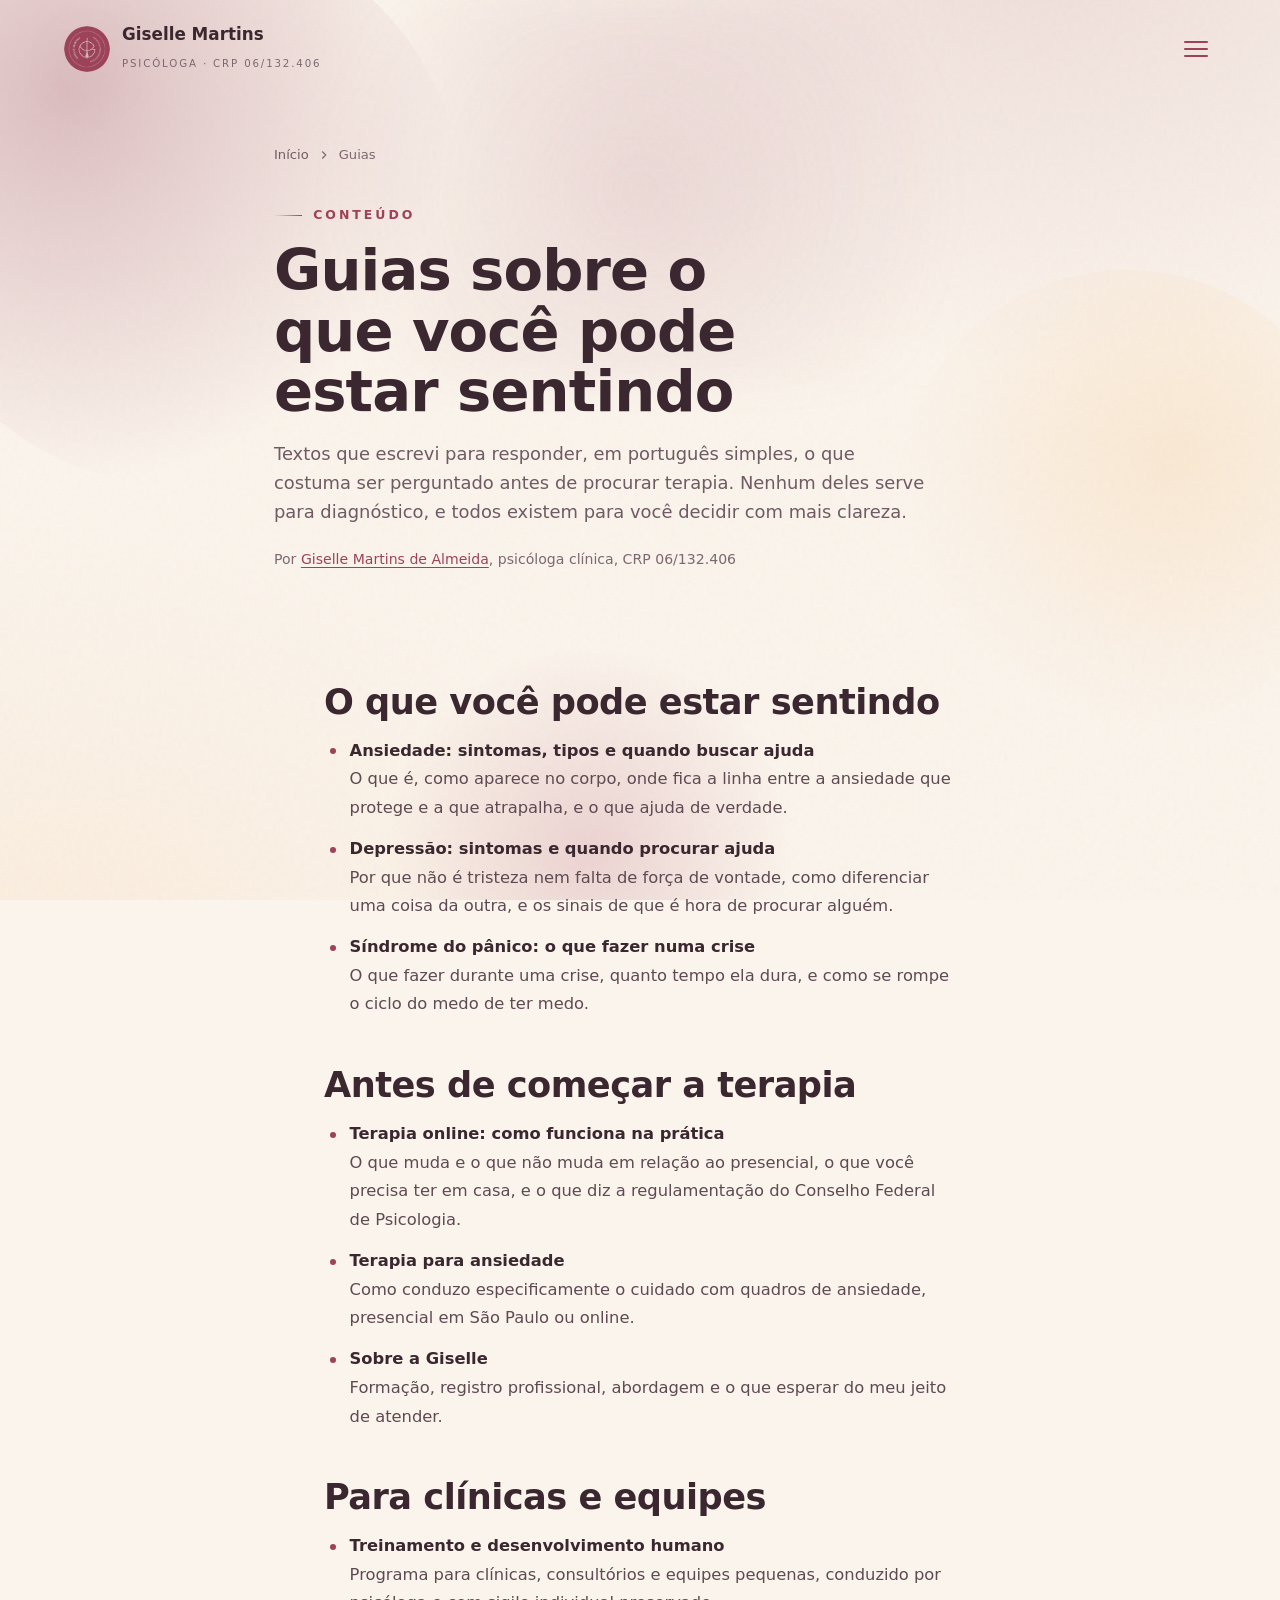
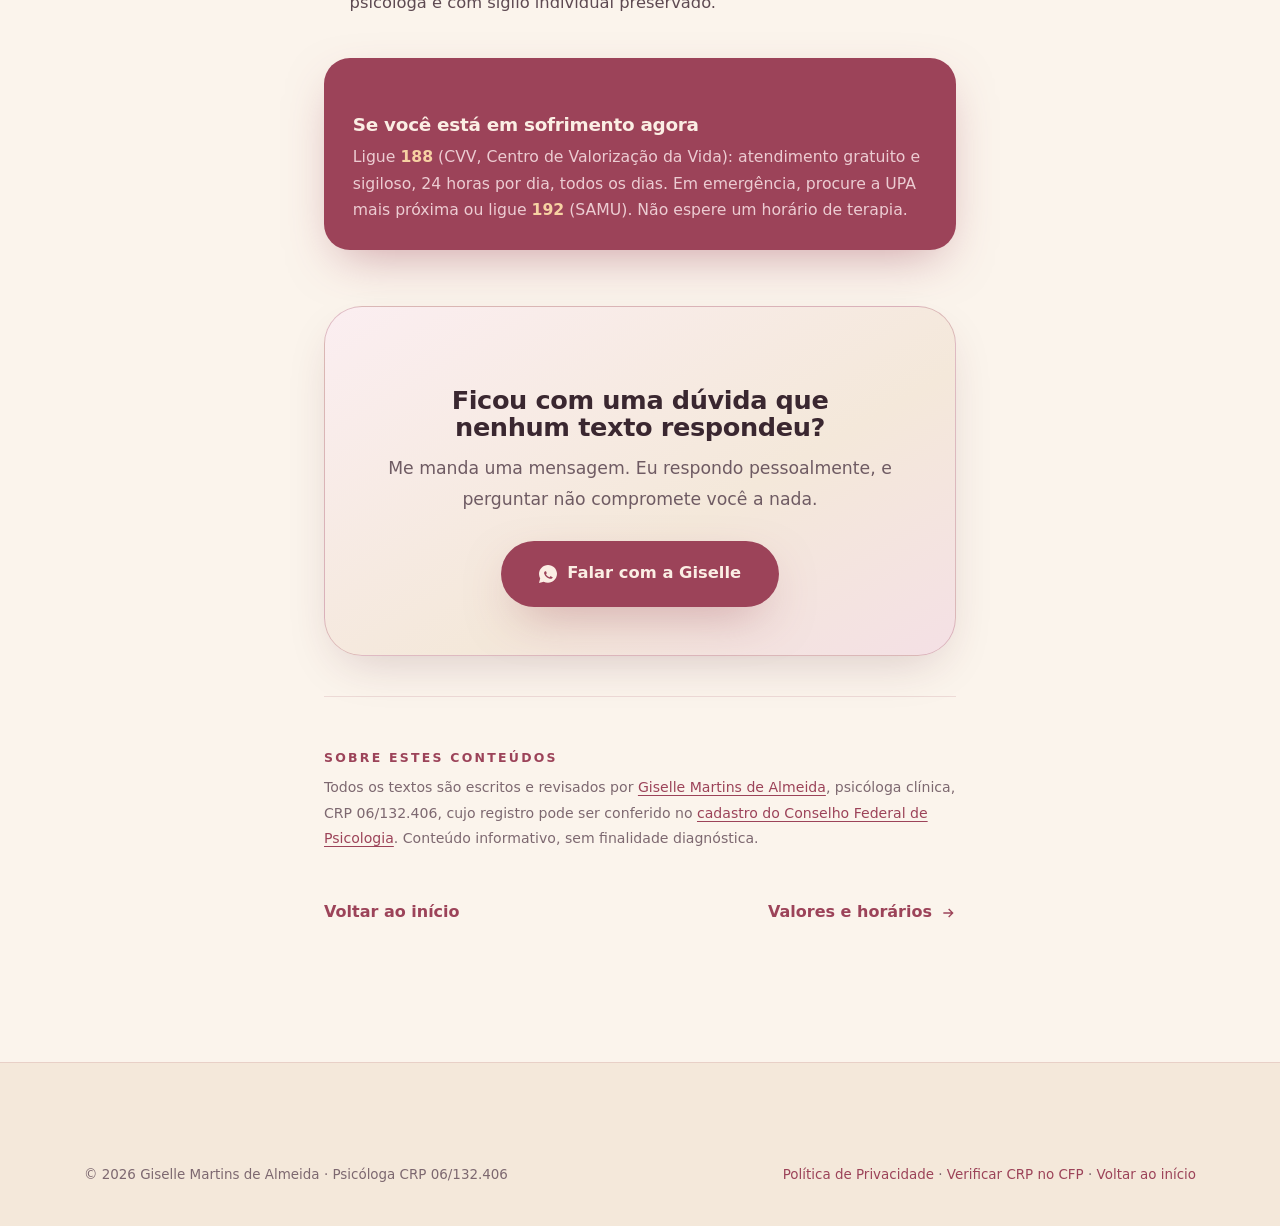
==== artigos/index.html @ bee36eb9 "Cria o hub de guias, converte imagens para WebP e corrige o menu mobile Hub em /artigos/: Os guias s" ====
<!DOCTYPE html>
<html lang="pt-BR">
<head>
  <meta charset="UTF-8" />
  <meta name="viewport" content="width=device-width, initial-scale=1.0" />
  <!-- Google tag (gtag.js) -->
  <script async src="https://www.googletagmanager.com/gtag/js?id=G-RFCD1X5SDE"></script>
  <script>
    window.dataLayer = window.dataLayer || [];
    function gtag(){dataLayer.push(arguments);}
    gtag('js', new Date());
    gtag('config', 'G-RFCD1X5SDE');
  </script>
  <title>Guias sobre saúde mental | Giselle Martins, Psicóloga</title>
  <meta name="description" content="Guias sobre ansiedade, depressão, pânico e como funciona a terapia, escritos pela psicóloga Giselle Martins, CRP 06/132.406." />
  <meta name="theme-color" content="#9c4359" />
  <link rel="icon" href="../favicon.ico" sizes="32x32" />
  <link rel="icon" href="../assets/img/favicon-512.png" type="image/png" sizes="512x512" />
  <link rel="apple-touch-icon" href="../apple-touch-icon.png" />
  <link rel="canonical" href="https://psicologagisellemartins.com.br/artigos/" />

  <meta property="og:title" content="Guias sobre saúde mental | Giselle Martins" />
  <meta property="og:description" content="Guias sobre ansiedade, depressão, pânico e como funciona a terapia, escritos por psicóloga clínica, CRP 06/132.406." />
  <meta property="og:type" content="website" />
  <meta property="og:locale" content="pt_BR" />
  <meta property="og:url" content="https://psicologagisellemartins.com.br/artigos/" />
  <meta property="og:image" content="https://psicologagisellemartins.com.br/assets/img/giselle-hero.jpg" />
  <meta name="twitter:card" content="summary_large_image" />
  <meta name="twitter:title" content="Guias sobre saúde mental | Giselle Martins" />
  <meta name="twitter:description" content="Guias sobre ansiedade, depressão, pânico e como funciona a terapia, escritos por psicóloga clínica, CRP 06/132.406." />
  <meta name="twitter:image" content="https://psicologagisellemartins.com.br/assets/img/giselle-hero.jpg" />

  <link rel="preconnect" href="https://api.fontshare.com" crossorigin />
  <link rel="stylesheet" href="https://api.fontshare.com/v2/css?f[]=clash-display@400,500,600,700&f[]=satoshi@300,400,500,700&display=swap" />
  <link rel="stylesheet" href="../assets/css/main.css" />
  <link rel="stylesheet" href="../assets/css/article.css" />

  <!-- Este hub existe por dois motivos. Para quem lê: os guias só eram
       alcançáveis por links soltos no rodapé e dentro de outros textos.
       Para o buscador: sem uma página que liste tudo, cada guia dependia de
       ser descoberto isoladamente, e o conjunto não se lia como um corpo de
       conteúdo com um autor por trás. -->
  <script type="application/ld+json">
  {
    "@context": "https://schema.org",
    "@type": "CollectionPage",
    "@id": "https://psicologagisellemartins.com.br/artigos/#pagina",
    "url": "https://psicologagisellemartins.com.br/artigos/",
    "name": "Guias sobre saúde mental",
    "description": "Guias sobre ansiedade, depressão, síndrome do pânico e como funciona a psicoterapia.",
    "inLanguage": "pt-BR",
    "author": { "@id": "https://psicologagisellemartins.com.br/sobre.html#giselle" },
    "publisher": { "@id": "https://psicologagisellemartins.com.br/#psicologa" }
  }
  </script>
  <script type="application/ld+json">
  {
    "@context": "https://schema.org",
    "@type": "BreadcrumbList",
    "itemListElement": [
      { "@type": "ListItem", "position": 1, "name": "Início", "item": "https://psicologagisellemartins.com.br/" },
      { "@type": "ListItem", "position": 2, "name": "Guias", "item": "https://psicologagisellemartins.com.br/artigos/" }
    ]
  }
  </script>
</head>
<body>
  <a class="skip-link" href="#conteudo">Pular para o conteúdo</a>

  <div class="ambient" aria-hidden="true"><div class="orb orb--1"></div><div class="orb orb--2"></div><div class="orb orb--3"></div></div>
  <div class="grain" aria-hidden="true"></div>

  <header class="nav scrolled">
    <a class="brand" href="../index.html" aria-label="Início">
      <img class="brand__logo" src="../assets/img/gm-badge.png" alt="Giselle Martins" width="240" height="240" />
      <span><span class="brand__name">Giselle Martins</span><br /><span class="brand__crp">Psicóloga · CRP 06/132.406</span></span>
    </a>
    <nav class="nav__links" aria-label="Navegação principal">
      <a class="nav__link" href="../index.html#demandas">Quando buscar</a>
      <a class="nav__link" href="../sobre.html">Sobre mim</a>
      <a class="nav__link" href="../index.html#processo">Como funciona</a>
      <a class="nav__link" href="../index.html#pratico">Valores e horários</a>
      <a class="nav__link" href="../index.html#faq">Dúvidas</a>
    </nav>
    <a class="btn btn--primary nav__cta" data-cta-loc="nav" href="https://wa.me/5511993705704?text=Ol%C3%A1%2C%20Giselle.%20Vim%20pelo%20site%20e%20gostaria%20de%20conversar." target="_blank" rel="noopener">Falar no WhatsApp</a>
    <button class="nav__burger" aria-label="Abrir menu"><span></span><span></span><span></span></button>
  </header>
  <div class="mobile-menu">
    <a href="../index.html#demandas">Quando buscar</a>
    <a href="../sobre.html">Sobre mim</a>
    <a href="../index.html#processo">Como funciona</a>
    <a href="../index.html#pratico">Valores e horários</a>
    <a href="../index.html#faq">Dúvidas</a>
    <a class="mobile-menu__cta" data-cta-loc="menu_mobile" href="https://wa.me/5511993705704?text=Ol%C3%A1%2C%20Giselle.%20Vim%20pelo%20site%20e%20gostaria%20de%20conversar." target="_blank" rel="noopener">Falar no WhatsApp</a>
  </div>

  <main id="conteudo">
    <section class="article-hero">
      <div class="wrap">
        <div class="breadcrumb">
          <a href="../index.html">Início</a>
          <svg viewBox="0 0 24 24" fill="none" stroke="currentColor" stroke-width="2"><path d="M9 6l6 6-6 6"/></svg>
          <span>Guias</span>
        </div>
        <span class="eyebrow reveal">Conteúdo</span>
        <h1 class="reveal" data-delay="1">Guias sobre o que você pode estar sentindo</h1>
        <p class="lead reveal" data-delay="2">
          Textos que escrevi para responder, em português simples, o que costuma ser
          perguntado antes de procurar terapia. Nenhum deles serve para diagnóstico,
          e todos existem para você decidir com mais clareza.
        </p>
        <p class="article-meta reveal" data-delay="2">
          Por <a href="../sobre.html">Giselle Martins de Almeida</a>, psicóloga clínica,
          CRP 06/132.406
        </p>
      </div>
    </section>

    <section class="article-body">
      <div class="wrap prose">

        <h2 class="reveal">O que você pode estar sentindo</h2>
        <ul class="lista-comparativa reveal">
          <li>
            <b><a href="ansiedade.html">Ansiedade: sintomas, tipos e quando buscar ajuda</a></b><br />
            O que é, como aparece no corpo, onde fica a linha entre a ansiedade que
            protege e a que atrapalha, e o que ajuda de verdade.
          </li>
          <li>
            <b><a href="depressao.html">Depressão: sintomas e quando procurar ajuda</a></b><br />
            Por que não é tristeza nem falta de força de vontade, como diferenciar uma
            coisa da outra, e os sinais de que é hora de procurar alguém.
          </li>
          <li>
            <b><a href="sindrome-do-panico.html">Síndrome do pânico: o que fazer numa crise</a></b><br />
            O que fazer durante uma crise, quanto tempo ela dura, e como se rompe o
            ciclo do medo de ter medo.
          </li>
        </ul>

        <h2 class="reveal">Antes de começar a terapia</h2>
        <ul class="lista-comparativa reveal">
          <li>
            <b><a href="../terapia-online.html">Terapia online: como funciona na prática</a></b><br />
            O que muda e o que não muda em relação ao presencial, o que você precisa
            ter em casa, e o que diz a regulamentação do Conselho Federal de Psicologia.
          </li>
          <li>
            <b><a href="../psicologa-ansiedade-sao-paulo.html">Terapia para ansiedade</a></b><br />
            Como conduzo especificamente o cuidado com quadros de ansiedade, presencial
            em São Paulo ou online.
          </li>
          <li>
            <b><a href="../sobre.html">Sobre a Giselle</a></b><br />
            Formação, registro profissional, abordagem e o que esperar do meu jeito
            de atender.
          </li>
        </ul>

        <h2 class="reveal">Para clínicas e equipes</h2>
        <ul class="lista-comparativa reveal">
          <li>
            <b><a href="desenvolvimento-humano.html">Treinamento e desenvolvimento humano</a></b><br />
            Programa para clínicas, consultórios e equipes pequenas, conduzido por
            psicóloga e com sigilo individual preservado.
          </li>
        </ul>

        <div class="crise reveal">
          <h3>Se você está em sofrimento agora</h3>
          <p>
            Ligue <b>188</b> (CVV, Centro de Valorização da Vida): atendimento gratuito e
            sigiloso, 24 horas por dia, todos os dias. Em emergência, procure a UPA mais
            próxima ou ligue <b>192</b> (SAMU). Não espere um horário de terapia.
          </p>
        </div>

        <div class="article-cta reveal" data-cta-loc="cta_final">
          <h3>Ficou com uma dúvida que nenhum texto respondeu?</h3>
          <p>Me manda uma mensagem. Eu respondo pessoalmente, e perguntar não compromete você a nada.</p>
          <a class="btn btn--primary btn--lg" href="https://wa.me/5511993705704?text=Ol%C3%A1%2C%20Giselle.%20Li%20os%20guias%20do%20site%20e%20ficou%20uma%20d%C3%BAvida%3A%20" target="_blank" rel="noopener">
            <svg viewBox="0 0 24 24" fill="currentColor"><path d="M12 0C5.4 0 0 5.4 0 12c0 2.1.6 4.1 1.6 5.9L0 24l6.3-1.6c1.7.9 3.7 1.4 5.7 1.4 6.6 0 12-5.4 12-12S18.6 0 12 0zm6 17c-.3.7-1.5 1.4-2 1.4-.5.1-1.1.1-1.8-.1-.4-.1-.9-.3-1.6-.6-2.8-1.2-4.6-4-4.7-4.2-.1-.2-1.1-1.5-1.1-2.8 0-1.3.7-2 .9-2.2.2-.3.5-.3.7-.3h.5c.2 0 .4 0 .6.5l.8 1.9c.1.2.1.3 0 .5l-.4.6-.3.3c-.1.1-.3.3-.1.6.2.3.8 1.3 1.7 2.1 1.2 1 2.1 1.4 2.4 1.5.3.1.5.1.6-.1l.9-1c.2-.3.4-.2.6-.1l1.8.9c.3.1.5.2.6.3.1.3.1.7-.1 1.2z"/></svg>
            Falar com a Giselle
          </a>
        </div>

        <div class="referencias reveal">
          <h3>Sobre estes conteúdos</h3>
          <p>
            Todos os textos são escritos e revisados por
            <a href="../sobre.html">Giselle Martins de Almeida</a>, psicóloga clínica,
            CRP 06/132.406, cujo registro pode ser conferido no
            <a href="https://cadastro.cfp.org.br/" target="_blank" rel="noopener">cadastro do Conselho Federal de Psicologia</a>.
            Conteúdo informativo, sem finalidade diagnóstica.
          </p>
        </div>

        <div class="article-nav">
          <a class="link-arrow" href="../index.html">Voltar ao início</a>
          <a class="link-arrow" href="../index.html#pratico">Valores e horários <svg viewBox="0 0 24 24" fill="none" stroke="currentColor" stroke-width="2"><path d="M5 12h14M13 6l6 6-6 6"/></svg></a>
        </div>
      </div>
    </section>
  </main>

  <footer class="footer">
    <div class="wrap"><div class="footer__bottom" style="border-top:none;">
      <p>© <span data-year>2026</span> Giselle Martins de Almeida · Psicóloga CRP 06/132.406</p>
      <p>
        <a href="../politica-de-privacidade.html">Política de Privacidade</a> ·
        <a href="https://cadastro.cfp.org.br/" target="_blank" rel="noopener">Verificar CRP no CFP</a> ·
        <a href="../index.html">Voltar ao início</a>
      </p>
    </div></div>
  </footer>

  <a class="wa-float" href="https://wa.me/5511993705704?text=Ol%C3%A1%2C%20Giselle.%20Vim%20pelo%20site%20e%20gostaria%20de%20conversar." target="_blank" rel="noopener" aria-label="Conversar pelo WhatsApp">
    <svg viewBox="0 0 32 32"><path d="M16 0C7.163 0 0 7.163 0 16c0 2.833.738 5.49 2.031 7.8L.057 31.486a.5.5 0 0 0 .61.61l7.793-2.016A15.93 15.93 0 0 0 16 32c8.837 0 16-7.163 16-16S24.837 0 16 0zm0 29.333a13.27 13.27 0 0 1-6.786-1.857l-.487-.29-5.048 1.306 1.327-4.924-.317-.503A13.24 13.24 0 0 1 2.667 16C2.667 8.636 8.636 2.667 16 2.667S29.333 8.636 29.333 16 23.364 29.333 16 29.333z"/></svg>
  </a>

  <div class="mobile-cta" data-cta-loc="mobile_bar">
    <a class="btn btn--primary" href="https://wa.me/5511993705704?text=Ol%C3%A1%2C%20Giselle.%20Vim%20pelo%20site%20e%20gostaria%20de%20conversar." target="_blank" rel="noopener">
      <svg viewBox="0 0 24 24" fill="currentColor"><path d="M12 0C5.4 0 0 5.4 0 12c0 2.1.6 4.1 1.6 5.9L0 24l6.3-1.6c1.7.9 3.7 1.4 5.7 1.4 6.6 0 12-5.4 12-12S18.6 0 12 0zm6 17c-.3.7-1.5 1.4-2 1.4-.5.1-1.1.1-1.8-.1-.4-.1-.9-.3-1.6-.6-2.8-1.2-4.6-4-4.7-4.2-.1-.2-1.1-1.5-1.1-2.8 0-1.3.7-2 .9-2.2.2-.3.5-.3.7-.3h.5c.2 0 .4 0 .6.5l.8 1.9c.1.2.1.3 0 .5l-.4.6-.3.3c-.1.1-.3.3-.1.6.2.3.8 1.3 1.7 2.1 1.2 1 2.1 1.4 2.4 1.5.3.1.5.1.6-.1l.9-1c.2-.3.4-.2.6-.1l1.8.9c.3.1.5.2.6.3.1.3.1.7-.1 1.2z"/></svg>
      Falar com a Giselle no WhatsApp
    </a>
  </div>

  <script src="../assets/js/main.js"></script>
  <script src="../assets/js/track.js"></script>
</body>
</html>
---- assets/css/main.css ----
/* =====================================================================
   GISELLE MARTINS · PSICOLOGIA E NEUROPSICOLOGIA
   Experiência acolhedora: paleta da marca (vinho · mauve · creme-dourado)
   Índice:
     01. Tokens & variáveis
     02. Reset & base
     03. Tipografia
     04. Ambiente (glows quentes, grão)
     05. Loading screen
     06. Cursor customizado
     07. Navegação (adaptativa)
     08. Botões
     09. Hero (seção vinho)
     10. Reveal / scroll
     11. Sobre
     12. Abordagem / Benefícios (cards 3D)
     13. Espaço (consultório)
     14. CTA final (seção vinho)
     15. Rodapé (seção vinho)
     16. WhatsApp flutuante
     17. Responsivo
     18. Acessibilidade & performance
     19. Componentes: demandas · processo · confiança · FAQ
   ===================================================================== */

/* Fonte carregada via <link> no <head> de cada página (não @import: evita cadeia de 3 requisições sequenciais) */

/* =====================================================================
   01. TOKENS & VARIÁVEIS
   ===================================================================== */
:root {
  /* paleta da marca */
  --wine: #9c4359;
  --wine-700: #883a4d;
  --wine-800: #6f2f40;
  --wine-900: #561f30;
  --wine-soft: #b65f74;
  --mauve: #bc8693;
  --mauve-200: #e3c8cf;
  --gold: #f7d2a3;
  --gold-deep: #e7b681;
  --cream: #fbf4ec;
  --cream-2: #f4e8da;
  --ivory: #fffdfa;
  --sand: #efe2d2;

  /* texto sobre claro */
  --ink: #3a2730;
  --ink-2: #5e4a52;
  --txt: #5e4a52;
  --txt-strong: #3a2730;
  --txt-soft: #6f5b63; /* darkened from #87727a, was ~4.1:1 on cream, now ~5.7:1 (WCAG AA) */
  --txt-faint: #7d6870; /* darkened from #a99aa0, was ~2.5:1 on cream, now ~4.7:1 (WCAG AA) */

  /* texto sobre vinho */
  --on-wine: #fbeee4;
  --on-wine-soft: #ecccd2;
  --on-wine-faint: #cfa6af;

  /* superfícies */
  --glass: rgba(255, 255, 255, 0.55);
  --glass-strong: rgba(255, 255, 255, 0.8);
  --card: var(--ivory);
  --line: rgba(156, 67, 89, 0.14);
  --line-strong: rgba(156, 67, 89, 0.3);

  /* superfícies sobre vinho */
  --w-glass: rgba(255, 255, 255, 0.08);
  --w-glass-strong: rgba(255, 255, 255, 0.14);
  --w-line: rgba(255, 255, 255, 0.18);
  --w-line-strong: rgba(247, 210, 163, 0.45);

  /* compat. com article.css */
  --glass-border: var(--line);
  --glass-border-strong: var(--line-strong);

  /* gradientes */
  --grad-wine: linear-gradient(135deg, #b65f74 0%, #9c4359 52%, #6f2f40 100%);
  --grad-gold: linear-gradient(135deg, #fbe0bd, #f7d2a3 50%, #e7b681 100%);
  --grad-text: linear-gradient(120deg, #fbe6cc 0%, #f7d2a3 50%, #e7b681 100%);

  /* sombras quentes */
  --shadow-sm: 0 2px 12px rgba(86, 31, 48, 0.08);
  --shadow-md: 0 18px 50px -16px rgba(86, 31, 48, 0.22);
  --shadow-lg: 0 40px 90px -24px rgba(86, 31, 48, 0.32);
  --glow-wine: 0 18px 50px -16px rgba(156, 67, 89, 0.5);

  /* layout */
  --maxw: 1240px;
  --pad: clamp(1.25rem, 5vw, 6rem);
  --radius: 26px;
  --radius-lg: 38px;
  /* raio interno menor que o do container: caixa dentro de caixa não pode
     ter a mesma curva, senão a borda interna "estoura" a externa */
  --radius-sm: 14px;

  /* ritmo vertical: assimétrico de propósito: o olho lê o fim de uma seção
     como mais próximo do que ele é, então o respiro de baixo é maior */
  --sec-top: clamp(3.5rem, 7vw, 6.5rem);
  --sec-bottom: clamp(4.25rem, 8.5vw, 8rem);

  /* altura real da barra fixa de CTA no mobile (usada no padding do body) */
  --bar-h: 5.25rem;

  /* escala de z-index: sem números mágicos espalhados */
  --z-float: 700;
  --z-bar: 750;
  --z-menu: 790;
  --z-nav: 800;

  --ease: cubic-bezier(0.22, 1, 0.36, 1);
  --ease-soft: cubic-bezier(0.16, 1, 0.3, 1);

  --font-display: 'Clash Display', 'Satoshi', system-ui, sans-serif;
  --font-body: 'Satoshi', system-ui, -apple-system, sans-serif;
}

/* =====================================================================
   02. RESET & BASE
   ===================================================================== */
*, *::before, *::after { box-sizing: border-box; margin: 0; padding: 0; }

html { scroll-behavior: smooth; -webkit-text-size-adjust: 100%; }
/* compensa a navbar fixa nas âncoras (substitui o offset que o Lenis fazia) */
:target, section[id], main[id] { scroll-margin-top: 88px; }

body {
  font-family: var(--font-body);
  background: var(--cream);
  color: var(--txt);
  line-height: 1.65;
  font-weight: 400;
  overflow-x: hidden;
  -webkit-font-smoothing: antialiased;
  text-rendering: optimizeLegibility;
  position: relative;
}

/* height:auto é obrigatório junto com os atributos width/height do HTML:
   sem ele o atributo vira dimensão fixa e anula o aspect-ratio do CSS.
   Os atributos existem para reservar espaço e evitar CLS. */
img { max-width: 100%; display: block; height: auto; }
a { color: inherit; text-decoration: none; }
ul { list-style: none; }
button { font-family: inherit; cursor: pointer; }

::selection { background: rgba(188, 134, 147, 0.4); color: var(--wine-900); }

.wrap { width: 100%; max-width: var(--maxw); margin-inline: auto; padding-inline: var(--pad); }
section { position: relative; }

/* pular para o conteúdo: obrigatório para quem navega por teclado */
.skip-link {
  position: absolute; left: 1rem; top: -100px; z-index: 1000;
  padding: .8rem 1.3rem; border-radius: 100px;
  background: var(--wine); color: var(--on-wine); font-weight: 600; font-size: .9rem;
  transition: top .25s var(--ease);
}
.skip-link:focus-visible { top: 1rem; }

/* =====================================================================
   03. TIPOGRAFIA
   ===================================================================== */
h1, h2, h3, h4 {
  font-family: var(--font-display); font-weight: 600; line-height: 1.05;
  letter-spacing: -0.015em; color: var(--txt-strong);
  /* evita a palavra órfã sozinha na última linha do título */
  text-wrap: balance;
}
p { text-wrap: pretty; }

.eyebrow {
  font-family: var(--font-body); font-size: 0.78rem; font-weight: 600;
  letter-spacing: 0.24em; text-transform: uppercase; color: var(--wine);
  display: inline-flex; align-items: center; gap: 0.7rem;
}
.eyebrow::before { content: ''; width: 28px; height: 1px; background: linear-gradient(90deg, transparent, var(--wine)); }

/* tracking negativo cresce junto com o corpo: o que é confortável em 2rem
   fica frouxo em 6rem */
.display-1 { font-size: clamp(2.6rem, 7.5vw, 5.6rem); font-weight: 600; letter-spacing: -0.035em; line-height: 1.02; }
.display-2 { font-size: clamp(2rem, 4.4vw, 3.4rem); letter-spacing: -0.025em; line-height: 1.08; }
.lead { font-size: clamp(1.02rem, 1.35vw, 1.2rem); color: var(--txt-soft); font-weight: 400; max-width: 58ch; line-height: 1.62; }

.grad-text { background: var(--grad-text); -webkit-background-clip: text; background-clip: text; -webkit-text-fill-color: transparent; color: transparent; }
.wine-text { color: var(--wine); }
.italic-serif { font-style: italic; }

.section-head { max-width: 700px; margin-bottom: clamp(2.2rem, 4.5vw, 3.4rem); }
.section-head h2 { margin: 1rem 0 .9rem; }
.section-head .lead { max-width: 54ch; }

/* tom sobre seções vinho */
.on-wine, .on-wine h1, .on-wine h2, .on-wine h3, .on-wine h4 { color: var(--on-wine); }
.on-wine .eyebrow { color: var(--gold); }
.on-wine .eyebrow::before { background: linear-gradient(90deg, transparent, var(--gold)); }
.on-wine .lead { color: var(--on-wine-soft); }

/* =====================================================================
   04. AMBIENTE: glows quentes + grão
   ===================================================================== */
.ambient {
  position: fixed; inset: 0; z-index: -2; overflow: hidden; pointer-events: none;
  background:
    radial-gradient(1100px 760px at 80% -10%, rgba(188, 134, 147, 0.22), transparent 60%),
    radial-gradient(900px 680px at 5% 105%, rgba(247, 210, 163, 0.2), transparent 60%),
    var(--cream);
}
/* Sem `filter: blur(80px)`: o gradiente radial já desvanece para transparente,
   então o desfoque era redundante: e refazia o blur de 3 camadas de 3244vw em
   cada frame das animações `drift`. Era a maior fonte de travamento do site. */
.orb { position: absolute; border-radius: 50%; opacity: 0.5; will-change: transform; }
.orb--1 { width: 44vw; height: 44vw; left: -8vw; top: -6vw; background: radial-gradient(circle at 30% 30%, var(--mauve), transparent 70%); animation: drift1 24s var(--ease-soft) infinite alternate; }
.orb--2 { width: 36vw; height: 36vw; right: -6vw; top: 30vh; background: radial-gradient(circle at 60% 40%, var(--gold), transparent 70%); opacity: 0.35; animation: drift2 28s var(--ease-soft) infinite alternate; }
.orb--3 { width: 32vw; height: 32vw; left: 30vw; bottom: -12vw; background: radial-gradient(circle at 50% 50%, var(--wine-soft), transparent 70%); opacity: 0.22; animation: drift3 32s var(--ease-soft) infinite alternate; }
@keyframes drift1 { to { transform: translate3d(8vw, 6vh, 0) scale(1.12); } }
@keyframes drift2 { to { transform: translate3d(-7vw, -5vh, 0) scale(1.1); } }
@keyframes drift3 { to { transform: translate3d(5vw, -8vh, 0) scale(1.18); } }

.grain {
  /* estática de propósito: textura sem repaint constante */
  position: fixed; inset: 0; z-index: -1; pointer-events: none; opacity: 0.04;
  /* promove a camada: overlay fixo sem promoção repinta a viewport
     inteira em cada frame de rolagem. */
  transform: translateZ(0);
  background-image: url("data:image/svg+xml,%3Csvg viewBox='0 0 200 200' xmlns='http://www.w3.org/2000/svg'%3E%3Cfilter id='n'%3E%3CfeTurbulence type='fractalNoise' baseFrequency='0.85' numOctaves='3' stitchTiles='stitch'/%3E%3C/filter%3E%3Crect width='100%25' height='100%25' filter='url(%23n)'/%3E%3C/svg%3E");
}

/* 05. LOADING SCREEN: removida.
   Era uma tela de bloqueio sobre uma página estática: escondia a headline e o
   CTA por até 2,5s na primeira visita, exatamente onde a taxa de abandono é
   maior. Página estática não precisa de espera; o conteúdo já pinta primeiro. */

/* 06. CURSOR CUSTOMIZADO: removido.
   Escondia o cursor nativo (body{cursor:none}) e apagava a affordance de
   "clicável" em botões e no FAQ; se o JS falhasse, a página ficava sem
   cursor nenhum. Custo de acessibilidade maior que o ganho estético. */

/* =====================================================================
   07. NAVEGAÇÃO (adaptativa: cream sobre hero vinho → vinho sobre claro)
   ===================================================================== */
.nav {
  position: fixed; top: 0; left: 0; right: 0; z-index: 800;
  display: flex; align-items: center; justify-content: space-between;
  padding: 1.4rem var(--pad);
  transition: padding .5s var(--ease), background .5s, border-color .5s, box-shadow .5s;
  border-bottom: 1px solid transparent;
}
.nav.scrolled {
  padding-block: 0.8rem;
  /* fundo quase opaco em vez de backdrop-filter. Barra fixa com
     blur obriga o compositor a refazer o desfoque da viewport inteira a cada
     frame de rolagem; a diferença visual com 0.96 de opacidade é mínima. */
  background: rgba(251, 244, 236, 0.96);
  border-bottom: 1px solid var(--line); box-shadow: var(--shadow-sm);
}
.brand { display: flex; align-items: center; gap: 0.75rem; }
.brand__logo { width: 46px; height: 46px; border-radius: 50%; object-fit: cover; box-shadow: var(--glow-wine); }
.brand__name { font-family: var(--font-display); font-weight: 600; font-size: 1.05rem; line-height: 1.05; color: var(--txt-strong); transition: color .5s; }
.brand__crp { font-size: 0.64rem; letter-spacing: 0.18em; color: var(--txt-faint); text-transform: uppercase; transition: color .5s; }

.nav__links { display: flex; align-items: center; gap: 0.35rem; }
.nav__link { position: relative; padding: 0.6rem 1rem; font-size: 0.92rem; font-weight: 500; color: var(--txt-soft); transition: color .35s; }
.nav__link::after { content: ''; position: absolute; left: 1rem; right: 1rem; bottom: 0.35rem; height: 1px; background: var(--wine); transform: scaleX(0); transform-origin: left; transition: transform .4s var(--ease); }
.nav__link:hover { color: var(--wine); }
.nav__link:hover::after { transform: scaleX(1); }

.nav__cta { display: inline-flex; }
.nav__burger { display: none; flex-direction: column; gap: 5px; background: none; border: 0; padding: 8px; }
.nav__burger span { width: 24px; height: 2px; background: var(--wine); border-radius: 2px; transition: .4s var(--ease); }

.mobile-menu {
  position: fixed; inset: 0; z-index: 790;
  background: rgba(111, 47, 64, 0.985); /* opaco em vez de blur de tela cheia */
  display: flex; flex-direction: column; justify-content: center; align-items: center; gap: 0.5rem;
  opacity: 0; visibility: hidden; transition: opacity .5s var(--ease), visibility .5s;
}
.mobile-menu.open { opacity: 1; visibility: visible; }
.mobile-menu a { font-family: var(--font-display); font-size: clamp(1.6rem, 6.2vw, 2.2rem); color: var(--on-wine); padding: 0.35rem; transition: color .3s; }
.mobile-menu a:hover { color: var(--gold); }
.mobile-menu__cta {
  margin-top: 1.2rem; padding: .85rem 1.8rem !important; border-radius: 100px;
  background: var(--gold); color: var(--wine-900) !important;
  font-size: 1.15rem !important; font-weight: 600;
}
body.menu-open { overflow: hidden; }

/* =====================================================================
   08. BOTÕES
   ===================================================================== */
.btn {
  position: relative; display: inline-flex; align-items: center; gap: 0.65rem;
  padding: 1rem 1.9rem; border-radius: 100px; font-weight: 600; font-size: 0.96rem;
  border: 1px solid transparent; overflow: hidden; isolation: isolate;
  transition: transform .4s var(--ease), box-shadow .4s, color .4s, background .4s, border-color .4s;
}
.btn svg { width: 18px; height: 18px; }
.btn--primary { background: var(--wine); color: var(--on-wine); box-shadow: var(--glow-wine); }
.btn--primary::before { content: ''; position: absolute; inset: 0; z-index: -1; background: var(--grad-wine); opacity: 0; transition: opacity .45s; }
.btn--primary:hover { transform: translateY(-3px); box-shadow: 0 22px 50px -14px rgba(156,67,89,0.65); }
.btn--primary:hover::before { opacity: 1; }
/* feedback de pressão: sem ele o botão parece uma imagem, não um controle */
.btn:active { transform: translateY(0) scale(.985); transition-duration: .08s; }

.btn--gold { background: var(--grad-gold); color: var(--wine-900); box-shadow: 0 16px 40px -14px rgba(231,182,129,0.7); }
.btn--gold:hover { transform: translateY(-3px); box-shadow: 0 22px 50px -14px rgba(231,182,129,0.85); }

.btn--ghost { background: transparent; color: var(--wine); border-color: var(--line-strong); }
.btn--ghost:hover { border-color: var(--wine); background: rgba(156,67,89,0.06); transform: translateY(-3px); }
/* fantasma sobre vinho */
.on-wine .btn--ghost, .btn--ghost-light { background: rgba(255,255,255,0.06); color: var(--on-wine); border-color: var(--w-line); backdrop-filter: blur(8px); }
.on-wine .btn--ghost:hover, .btn--ghost-light:hover { background: rgba(255,255,255,0.12); border-color: var(--w-line-strong); }

.btn--lg { padding: 1.15rem 2.3rem; font-size: 1.02rem; }

.link-arrow { display: inline-flex; align-items: center; gap: 0.5rem; color: var(--wine); font-weight: 600; }
.link-arrow svg { width: 16px; transition: transform .35s var(--ease); }
.link-arrow:hover svg { transform: translateX(5px); }
.on-wine .link-arrow { color: var(--gold); }

/* =====================================================================
   09. HERO (seção vinho)
   ===================================================================== */
.hero {
  min-height: 100svh; display: flex; align-items: center;
  /* comprimido: o CTA e a prova precisam caber na primeira viewport de
     1280x720 (notebook mais comum). Critério: .btn--primary bottom <= 640px.
     6.5rem = 104px, o suficiente para o conteúdo não passar por baixo da
     navbar fixa (105px de altura antes do scroll). */
  padding-top: 6.5rem; padding-bottom: 2.5rem; overflow: hidden;
  background: linear-gradient(180deg, #fdf8f2 0%, var(--cream) 55%, #f6ebdf 100%);
  color: var(--ink);
}
.hero::before { /* selo marca d'água: estático de propósito, girar não comunicava nada */
  content: ''; position: absolute; right: -8%; top: 50%; translate: 0 -50%;
  width: 60vw; height: 60vw; max-width: 760px; max-height: 760px; z-index: 0; opacity: 0.05;
  background: url('../img/gm-simbolo-wine.png') center/contain no-repeat;
}
.hero::after { /* brilho quente superior */
  content: ''; position: absolute; inset: 0; z-index: 0; pointer-events: none;
  background: radial-gradient(900px 520px at 72% -5%, rgba(188,134,147,0.22), transparent 60%);
}
.hero h1, .hero h2 { color: var(--ink); }
.hero .grad-text { display: inline-block; padding-right: 0.14em; margin-right: -0.06em; background: linear-gradient(120deg, var(--wine), var(--mauve)); -webkit-background-clip: text; background-clip: text; -webkit-text-fill-color: transparent; color: transparent; }
.hero .lead { color: var(--txt-soft); }

.hero__grid { position: relative; z-index: 2; display: grid; grid-template-columns: 1.1fr 0.9fr; gap: clamp(2rem, 4.5vw, 4.5rem); align-items: center; width: 100%; }
.hero__content { position: relative; z-index: 2; }
.hero h1 { margin: 0.7rem 0 0.9rem; font-size: clamp(2.05rem, 3.9vw, 3.35rem); letter-spacing: -0.03em; line-height: 1.04; }
.hero .lead { font-size: clamp(1rem, 1.2vw, 1.1rem); max-width: 50ch; }
/* a 2ª frase da lead é a oferta concreta (o que é, para quem, onde) 
   separada da 1ª, que é o gancho emocional */
.hero .lead b { display: block; margin-top: .7rem; color: var(--txt-strong); font-weight: 500; }
.hero h1 .line { display: block; overflow: hidden; padding-bottom: 0.08em; }
.hero h1 .line > span { display: block; transform: translateY(110%); animation: heroLine 1.1s var(--ease) forwards; }
.hero h1 .line:nth-child(2) > span { animation-delay: .12s; }
.hero h1 .line:nth-child(3) > span { animation-delay: .24s; }
@keyframes heroLine { to { transform: translateY(0); } }

.hero__intro { opacity: 0; animation: fadeUp 1s var(--ease) .5s forwards; }
.hero__actions { display: flex; flex-wrap: wrap; gap: .8rem; margin-top: 1.2rem; opacity: 0; animation: fadeUp 1s var(--ease) .65s forwards; }
.hero__micro { margin-top: .75rem; font-size: .82rem; line-height: 1.55; color: var(--txt-soft); opacity: 0; animation: fadeUp 1s var(--ease) .8s forwards; }

/* identidade compacta: só no mobile, onde o retrato grande sai da dobra.
   Rosto + nome + CRP na primeira tela: é o maior gatilho de confiança. */
.hero__id { display: none; align-items: center; gap: .8rem; opacity: 0; animation: fadeUp 1s var(--ease) .35s forwards; }
.hero__id img { width: 58px; height: 58px; border-radius: 50%; object-fit: cover; object-position: center 18%; border: 2px solid var(--ivory); box-shadow: var(--shadow-md); flex-shrink: 0; }
.hero__id b { display: block; font-family: var(--font-display); font-size: 1.05rem; font-weight: 600; color: var(--txt-strong); line-height: 1.2; }
.hero__id span { font-size: .78rem; letter-spacing: .1em; text-transform: uppercase; color: var(--wine); }
@keyframes fadeUp { from { opacity: 0; transform: translateY(24px); } to { opacity: 1; transform: none; } }

.hero__portrait { position: relative; z-index: 1; opacity: 0; animation: fadeUp 1.2s var(--ease) .4s forwards; }
.portrait-card {
  position: relative; border-radius: var(--radius-lg); overflow: hidden;
  border: 1px solid var(--line-strong); box-shadow: var(--shadow-lg);
  background: var(--ivory); animation: floaty 7s var(--ease-soft) infinite alternate;
}
.portrait-card img { width: 100%; aspect-ratio: 4/5; object-fit: cover; object-position: center 18%; }
.portrait-card::after { content: ''; position: absolute; inset: 0; background: linear-gradient(180deg, rgba(86,31,48,0.05) 0%, transparent 32%, transparent 56%, rgba(86,31,48,0.62)); }
.portrait-badge {
  position: absolute; right: 1rem; bottom: 1rem; z-index: 4;
  display: flex; align-items: center; gap: 0.6rem; padding: 0.65rem 0.95rem; border-radius: 100px;
  background: rgba(255,255,255,0.94); border: 1px solid rgba(255,255,255,0.6); max-width: calc(100% - 2rem); box-shadow: var(--shadow-sm);
}
.portrait-badge i { width: 9px; height: 9px; border-radius: 50%; background: #3fae6b; box-shadow: 0 0 12px #6fd49a; flex-shrink: 0; animation: pulse 2s infinite; }
.portrait-badge span { font-size: 0.78rem; color: var(--wine-900); font-weight: 500; line-height: 1.25; }
@keyframes pulse { 0%,100%{opacity:1;} 50%{opacity:.35;} }
@keyframes floaty { to { transform: translateY(-12px); } }

.hero__chip {
  position: absolute; z-index: 4; padding: 0.6rem 0.95rem; border-radius: 14px;
  /* sem blur: o chip tem animação `floaty` infinita, e desfoque
     em elemento animado é recomposto a cada frame. */
  background: rgba(255,255,255,0.93);
  border: 1px solid var(--line-strong); font-size: 0.8rem; color: var(--ink); box-shadow: var(--shadow-md); white-space: nowrap;
}
.hero__chip--1 { top: 1rem; left: 1rem; animation: floaty 5s var(--ease-soft) infinite alternate; }
.hero__chip--2 { top: 1rem; right: 1rem; left: auto; bottom: auto; animation: floaty 6s var(--ease-soft) .6s infinite alternate-reverse; }
.hero__chip b { color: var(--wine); }

.scroll-hint { position: absolute; left: 50%; bottom: 2rem; translate: -50% 0; z-index: 3; display: flex; flex-direction: column; align-items: center; gap: 0.6rem; font-size: 0.68rem; letter-spacing: 0.3em; text-transform: uppercase; color: var(--txt-faint); opacity: 0; animation: fadeUp 1s 1.1s forwards; }
.scroll-hint i { width: 1px; height: 46px; background: linear-gradient(var(--wine), transparent); position: relative; overflow: hidden; }
.scroll-hint i::after { content:''; position:absolute; top:-50%; left:0; width:100%; height:50%; background:var(--wine); animation: scrollDot 1.8s var(--ease) infinite; }
@keyframes scrollDot { to { top: 100%; } }

/* =====================================================================
   10. REVEAL / SCROLL
   ===================================================================== */
.reveal { opacity: 0; transform: translateY(40px); transition: opacity 1s var(--ease), transform 1s var(--ease); }
.reveal.in { opacity: 1; transform: none; }
.reveal[data-delay="1"] { transition-delay: .1s; }
.reveal[data-delay="2"] { transition-delay: .2s; }
.reveal[data-delay="3"] { transition-delay: .3s; }
.reveal[data-delay="4"] { transition-delay: .4s; }

/* Antes: 11rem em cima E embaixo = até 352px de vazio entre seções, o que
   quebra o embalo da rolagem numa página cujo objetivo é levar ao CTA. */
.section-pad { padding-block: var(--sec-top) var(--sec-bottom); }

/* Ritmo de superfície: seções alternadas ganham um tom levemente mais quente
   em vez de todas serem o mesmo creme. É variação dentro da mesma paleta,
   não um bloco escuro solto no meio da página. */
.section--tint {
  background: linear-gradient(180deg, transparent, rgba(239,226,210,.55) 12%, rgba(239,226,210,.55) 88%, transparent);
}

/* =====================================================================
   11. SOBRE
   ===================================================================== */
.about__grid { display: grid; grid-template-columns: 0.9fr 1.1fr; gap: clamp(2.5rem, 6vw, 5.5rem); align-items: center; }
.about__media { position: relative; }
.about__photo { border-radius: var(--radius-lg); overflow: hidden; border: 1px solid var(--line); box-shadow: var(--shadow-lg); will-change: transform; }
.about__photo img { width: 100%; aspect-ratio: 4/5; object-fit: cover; transition: transform 1.2s var(--ease); }
.about__media:hover .about__photo img { transform: scale(1.05); }
.about__quote {
  position: absolute; right: -1.5rem; bottom: -1.5rem; max-width: 280px; padding: 1.4rem 1.6rem; border-radius: 22px;
  background: var(--wine); color: var(--on-wine); box-shadow: var(--glow-wine);
}
.about__quote p { font-family: var(--font-display); font-style: italic; font-size: 1rem; color: var(--on-wine); line-height: 1.4; }
.about__quote cite { display: block; margin-top: 0.7rem; font-size: 0.78rem; color: var(--gold); font-style: normal; }

.about__text p { color: var(--txt); margin-bottom: 1.2rem; }
.about__text p strong { color: var(--txt-strong); font-weight: 600; }
.credentials { display: grid; gap: 0.2rem; margin: 2rem 0; }
.credential { display: flex; gap: 0.9rem; align-items: flex-start; padding: 0.9rem 0; border-top: 1px solid var(--line); }
.credential svg { width: 22px; height: 22px; color: var(--wine); flex-shrink: 0; margin-top: 2px; }
.credential b { color: var(--txt-strong); font-weight: 600; display: block; }
.credential span { font-size: 0.88rem; color: var(--txt-faint); }

/* =====================================================================
   12. ABORDAGEM / BENEFÍCIOS: cards 3D
   ===================================================================== */
.cards { display: grid; grid-template-columns: repeat(3, 1fr); gap: 1.4rem; }
.card-3d {
  position: relative; padding: 2.2rem 2rem; border-radius: var(--radius);
  background: var(--card); border: 1px solid var(--line); box-shadow: var(--shadow-sm);
  overflow: hidden; transform-style: preserve-3d;
  transition: transform .5s var(--ease), border-color .5s, box-shadow .5s; will-change: transform;
}
.card-3d::before { content: ''; position: absolute; inset: 0; opacity: 0; transition: opacity .5s; background: radial-gradient(420px circle at var(--mx,50%) var(--my,0%), rgba(188,134,147,0.16), transparent 60%); }
.card-3d:hover { border-color: var(--line-strong); box-shadow: var(--shadow-md); }
.card-3d:hover::before { opacity: 1; }
.card-3d__icon { width: 58px; height: 58px; border-radius: 16px; display: grid; place-items: center; background: linear-gradient(140deg, rgba(156,67,89,0.1), rgba(247,210,163,0.18)); border: 1px solid var(--line); margin-bottom: 1.4rem; color: var(--wine); transform: translateZ(40px); }
.card-3d__icon svg { width: 27px; height: 27px; }
.card-3d h3 { font-size: 1.25rem; margin-bottom: 0.7rem; transform: translateZ(28px); }
.card-3d p { font-size: 0.95rem; color: var(--txt-soft); transform: translateZ(18px); }
.card-3d__num { position: absolute; top: 1.4rem; right: 1.6rem; font-family: var(--font-display); font-size: 0.9rem; color: var(--mauve); }

/* =====================================================================
   13. ESPAÇO (consultório)
   ===================================================================== */
.space-text .lead { margin-bottom: 1.6rem; }
.space-gallery { display: grid; grid-template-columns: 1fr 1fr; grid-template-rows: auto auto; gap: 1rem; width: 100%; max-width: 500px; margin-inline: auto; }
.space-gallery figure { border-radius: var(--radius); overflow: hidden; border: 1px solid var(--line); box-shadow: var(--shadow-md); }
.space-gallery figure img { width: 100%; height: 100%; object-fit: cover; transition: transform 1s var(--ease); }
.space-gallery figure:hover img { transform: scale(1.06); }
.space-gallery .g-main { grid-column: 1 / -1; aspect-ratio: 16/10; }
.space-gallery .g-a, .space-gallery .g-b { aspect-ratio: 1/1; }

/* =====================================================================
   14. CTA FINAL (seção vinho)
   ===================================================================== */
/* O bloco de maior intenção da página era o de menor peso visual: creme sobre
   creme, igual a todo o resto. Agora é o único bloco em vinho cheio: a cor
   da marca, com os tokens --on-wine que já existiam e nunca eram usados.
   Não é "uma seção escura solta": o rodapé logo abaixo segue no mesmo tom,
   fechando a página com um bloco só. */
.cta {
  position: relative; border-radius: var(--radius-lg); overflow: hidden;
  padding: clamp(3.2rem, 7vw, 5.8rem) clamp(1.5rem, 6vw, 5rem); text-align: center;
  background: var(--grad-wine);
  box-shadow: 0 40px 90px -30px rgba(86, 31, 48, 0.55);
}
.cta::before { content: ''; position: absolute; right: -6%; top: -40%; width: 55%; height: 180%; z-index: 0; opacity: 0.09; background: url('../img/gm-simbolo-branco.png') center/contain no-repeat; }
.cta::after { content: ''; position: absolute; inset: 0; z-index: 0; pointer-events: none; background: radial-gradient(760px circle at 50% -25%, rgba(247,210,163,0.22), transparent 62%); }
.cta > * { position: relative; z-index: 1; }
.cta h2 { margin-bottom: 1.2rem; color: var(--on-wine); }
.cta .eyebrow { justify-content: center; color: var(--gold); }
.cta .eyebrow::before { background: linear-gradient(90deg, transparent, var(--gold)); }
/* era `.cta p`, que pegava TODO parágrafo do bloco e zerava o margin-top do
   microcopy por especificidade (0-1-1 vence 0-1-0). Mira só a lead. */
.cta .lead { margin: 0 auto; color: var(--on-wine-soft); }
.cta__actions { display: flex; gap: .9rem; justify-content: center; flex-wrap: wrap; }
.cta .hero__micro { color: var(--on-wine-faint); animation: none; opacity: 1; }
/* sobre vinho o botão vinho some: o primário aqui é o dourado */
.cta .btn--primary { background: var(--grad-gold); color: var(--wine-900); box-shadow: 0 18px 44px -14px rgba(0,0,0,.45); }
.cta .btn--primary::before { display: none; }
.cta .btn--primary:hover { box-shadow: 0 24px 54px -14px rgba(0,0,0,.55); }
.cta .btn--ghost { background: rgba(255,255,255,0.08); color: var(--on-wine); border-color: var(--w-line); }
.cta .btn--ghost:hover { background: rgba(255,255,255,0.16); border-color: var(--w-line-strong); }

/* =====================================================================
   15. RODAPÉ (seção vinho)
   ===================================================================== */
/* margin-top removida: somava até 128px ao padding-bottom da última seção
   (mais 176px), abrindo ~300px de nada antes do rodapé */
.footer { background: var(--cream-2); color: var(--txt-soft); border-top: 1px solid var(--line); padding-top: clamp(3rem, 6vw, 4.5rem); padding-bottom: 2.5rem; }
.footer__grid { display: grid; grid-template-columns: 1.6fr 1fr 1.1fr; gap: 2rem clamp(2rem, 5vw, 4rem); margin-bottom: 2.5rem; }
.footer .brand__name { color: var(--txt-strong); }
.footer .brand__crp { color: var(--txt-faint); }
.footer__brand p { color: var(--txt-soft); max-width: 34ch; margin-top: 1rem; font-size: 0.92rem; }
.footer h4, .footer__col h2 { font-size: 0.8rem; letter-spacing: 0.2em; text-transform: uppercase; color: var(--wine); margin-bottom: 1.1rem; font-family: var(--font-body); font-weight: 600; line-height: 1.4; }
.footer__col a, .footer__col p { display: block; color: var(--txt-soft); padding: 0.35rem 0; font-size: 0.95rem; transition: color .3s; }
.footer__col a:hover { color: var(--wine); }
.socials { display: flex; gap: 0.7rem; margin-top: 1.4rem; }
.socials a { width: 42px; height: 42px; border-radius: 12px; display: grid; place-items: center; background: var(--ivory); border: 1px solid var(--line); color: var(--wine); transition: .4s var(--ease); }
.socials a:hover { background: var(--wine); border-color: var(--wine); color: var(--ivory); transform: translateY(-3px); }
.socials svg { width: 18px; height: 18px; }
.footer__bottom { display: flex; justify-content: space-between; align-items: center; gap: 1rem; flex-wrap: wrap; padding-top: 1.8rem; border-top: 1px solid var(--line); }
.footer__bottom p { font-size: 0.84rem; color: var(--txt-faint); }
.footer__bottom a { color: var(--wine); }

/* =====================================================================
   16. BOTÕES FLUTUANTES (WhatsApp + Instagram)
   ===================================================================== */
.wa-float { position: fixed; right: 1.5rem; bottom: calc(1.5rem + env(safe-area-inset-bottom)); z-index: 700; width: 60px; height: 60px; border-radius: 50%; display: grid; place-items: center; background: #25D366; box-shadow: 0 12px 30px -8px rgba(37,211,102,0.6); transition: transform .4s var(--ease); }
.wa-float::before { content:''; position:absolute; inset:0; border-radius:50%; border:2px solid #25D366; animation: pulseRing 2.4s infinite; }
.wa-float:hover { transform: scale(1.08); }
.wa-float svg { width: 32px; height: 32px; fill: #fff; }

/* Instagram flutuante REMOVIDO: competia com o WhatsApp pelo mesmo clique e
   levava o visitante para fora do site exatamente no momento de intenção.
   O Instagram continua no rodapé e no menu. */

@keyframes pulseRing { 0%{transform:scale(1);opacity:.7;} 100%{transform:scale(1.7);opacity:0;} }

/* --- BARRA FIXA DE CTA (mobile): substitui o FAB circular ---
   Ícone sozinho é ambíguo; barra com texto diz o que acontece ao tocar.
   Resolve os ~12.000px de rolagem sem CTA no meio da página. */
.mobile-cta {
  position: fixed; left: 0; right: 0; bottom: 0; z-index: 750; display: none;
  padding: .65rem 1rem calc(.65rem + env(safe-area-inset-bottom));
  background: rgba(251, 244, 236, 0.97); /* opaco: blur fixo custa caro no celular */
  border-top: 1px solid var(--line); box-shadow: 0 -8px 30px -18px rgba(86, 31, 48, 0.4);
}
.mobile-cta .btn { width: 100%; justify-content: center; min-height: 52px; }

/* =====================================================================
   18. ACESSIBILIDADE & PERFORMANCE
   ===================================================================== */
@media (prefers-reduced-motion: reduce) {
  *, *::before, *::after { animation-duration: .001ms !important; animation-iteration-count: 1 !important; transition-duration: .001ms !important; scroll-behavior: auto !important; }
  .orb { animation: none; }
}
:focus-visible { outline: 2px solid var(--wine); outline-offset: 3px; border-radius: 4px; }
/* o CTA fixo do mobile não pode tapar o alvo do foco ao navegar por teclado */
.mobile-cta a:focus-visible { outline-offset: -3px; }

/* =====================================================================
   19. COMPONENTES: demandas · processo · confiança · FAQ
   ===================================================================== */

/* intro de seção (texto corrido acolhedor) */
.section-intro { max-width: 760px; margin-bottom: clamp(2.2rem, 5vw, 3.4rem); }
.section-intro p { color: var(--txt-soft); margin-top: 1rem; }

/* garantias do hero: fatos verificáveis, não adjetivos.
   Ficam ANTES dos botões: prova precisa ser lida junto com a ação. */
.hero__assur { display: flex; flex-wrap: wrap; gap: 0.5rem; margin: 0.8rem 0; opacity: 0; animation: fadeUp 1s var(--ease) .75s forwards; }
.hero__assur span { display: inline-flex; align-items: center; gap: 0.4rem; padding: 0.4rem 0.82rem; border-radius: 100px; background: rgba(255,255,255,0.6); border: 1px solid var(--line); font-size: 0.8rem; color: var(--ink); }
.hero__assur svg { width: 15px; height: 15px; color: var(--wine); flex-shrink: 0; }

/* --- CTA CONTEXTUAL (no fim das seções que geram intenção) --- */
.inline-cta {
  display: flex; align-items: center; justify-content: space-between; gap: 1.5rem; flex-wrap: wrap;
  margin-top: clamp(2rem, 4vw, 3rem); padding: 1.5rem 1.8rem; border-radius: var(--radius);
  background: var(--ivory); border: 1px solid var(--line-strong); box-shadow: var(--shadow-sm);
}
.inline-cta p { margin: 0; max-width: 48ch; color: var(--txt-strong); font-weight: 500; font-size: 1.02rem; }
.inline-cta .btn { flex-shrink: 0; }
.inline-cta svg { width: 18px; height: 18px; }

/* --- INFORMAÇÕES PRÁTICAS (reaproveita o grid .trust) --- */
/* 2 colunas, nao 3: com textos deste tamanho, tres colunas davam ~5
   palavras por linha. Herda o grid de .trust e so ajusta o respiro. */
.practical { gap: 0.2rem clamp(1.5rem, 4vw, 3.5rem); }
.pending { color: var(--wine); font-weight: 600; }

/* --- BARRA DE CREDIBILIDADE (logo abaixo da dobra) ---
   Só fatos verificáveis: registro, formação, conformidade. Sem número
   inventado e sem depoimento fabricado. */
.proof-bar { border-block: 1px solid var(--line); background: rgba(255,255,255,.45); }
.proof-bar .wrap { display: grid; grid-template-columns: repeat(4, minmax(0, 1fr)); gap: 1rem clamp(1.5rem, 4vw, 3.5rem); padding-block: clamp(1.5rem, 3vw, 2.2rem); }
.proof {
  display: grid; grid-template-columns: 22px 1fr; gap: 0 .8rem; align-items: center;
  font-size: .88rem; color: var(--txt-soft); line-height: 1.4;
}
.proof svg { width: 22px; height: 22px; color: var(--wine); }
.proof b { display: block; color: var(--txt-strong); font-weight: 600; font-size: .93rem; }
.proof a { color: var(--wine); text-decoration: underline; text-underline-offset: 3px; }

/* --- DEMANDAS / "você se reconhece?" ---
   Eram 8 cards brancos com borda e sombra: o mesmo desenho das outras três
   seções, e ~1.400px de rolagem no celular. Viraram uma lista de ícone+texto
   em duas colunas, com o ícone alinhado ao texto. Sem caixa, sem sombra:
   a elevação aqui não comunicava hierarquia nenhuma. */
.needs { display: grid; grid-template-columns: repeat(2, minmax(0, 1fr)); gap: .2rem clamp(2rem, 5vw, 4rem); }
.need {
  display: grid; grid-template-columns: 42px 1fr; gap: 0 1rem; align-items: start;
  padding: 1.3rem 0; border-top: 1px solid var(--line);
  transition: border-color .4s;
}
.need:hover { border-color: var(--line-strong); }
.need__icon {
  grid-row: span 2; width: 42px; height: 42px; border-radius: 12px;
  display: grid; place-items: center; color: var(--wine);
  background: linear-gradient(140deg, rgba(156,67,89,0.09), rgba(247,210,163,0.2));
  transition: background .4s, color .4s;
}
.need:hover .need__icon { background: var(--wine); color: var(--gold); }
.need__icon svg { width: 21px; height: 21px; }
.need h3 { font-size: 1.02rem; margin: .1rem 0 .3rem; color: var(--ink); letter-spacing: -.01em; }
.need p { font-size: 0.9rem; color: var(--txt-soft); line-height: 1.55; }
.needs-note { margin-top: 2.2rem; display: flex; flex-wrap: wrap; align-items: center; gap: 0.6rem 1.2rem; color: var(--txt-soft); font-size: .94rem; }
.needs-note .reads { display: inline-flex; flex-wrap: wrap; gap: 0.4rem 1rem; }
.needs-note .reads a { color: var(--wine); font-weight: 500; }
.needs-note .reads a:hover { text-decoration: underline; }

/* --- PROCESSO (como funciona) ---
   Linha do tempo em vez de 4 caixas soltas: o fio contínuo comunica
   "um caminho", quatro cards comunicavam "quatro produtos".

   O padrão é VERTICAL porque funciona em qualquer largura de container 
   nas páginas de artigo os passos vivem dentro de uma coluna de 760px, onde
   4 colunas davam ~150px cada e quebravam o texto em duas palavras por linha.
   A variante em linha (.steps--row) é opt-in, só onde há largura de sobra. */
.steps { display: grid; gap: 0; }
.step { position: relative; padding: 0 0 1.7rem 3.3rem; }
.step::before { /* o fio */
  content: ''; position: absolute; left: 19px; top: 40px; bottom: 0; width: 1px;
  background: var(--line-strong);
}
.step:last-child::before { background: linear-gradient(180deg, var(--line-strong), transparent); }
.step:last-child { padding-bottom: 0; }
.step__n {
  position: absolute; left: 0; top: 0; margin: 0;
  font-family: var(--font-display); font-size: .95rem; font-weight: 600; color: var(--on-wine);
  display: grid; place-items: center; width: 40px; height: 40px; border-radius: 50%;
  background: var(--wine); border: 4px solid var(--cream); box-shadow: var(--glow-wine);
}
.step h3 { font-size: 1.08rem; margin-bottom: 0.4rem; color: var(--ink); letter-spacing: -.01em; }
.step p { font-size: 0.94rem; color: var(--txt-soft); }

/* variante horizontal: usada na home, onde o container tem 1240px */
@media (min-width: 860px) {
  .steps--row { grid-template-columns: repeat(4, 1fr); gap: clamp(1.2rem, 2.5vw, 2rem); }
  .steps--row .step { padding: 3.4rem 0 0; }
  .steps--row .step::before {
    left: 0; right: calc(-1 * clamp(1.2rem, 2.5vw, 2rem)); top: 20px;
    bottom: auto; width: auto; height: 1px;
    background: var(--line-strong);
  }
  .steps--row .step:last-child::before { right: 0; background: linear-gradient(90deg, var(--line-strong), transparent); }
  .steps--row .step p { max-width: 34ch; }
}

.process-grid { display: grid; grid-template-columns: 1.05fr 0.95fr; gap: clamp(2rem, 5vw, 4rem); align-items: center; margin-top: clamp(2.5rem, 5vw, 4rem); }

/* --- CONFIANÇA / ética + informações práticas ---
   Uma seção só. Antes eram duas listas (.trust em "Atendimento" e .practical
   em "Informações práticas") repetindo sigilo, modalidade e duração. */
.trust { display: grid; grid-template-columns: repeat(2, minmax(0, 1fr)); gap: 0.2rem clamp(1.5rem, 4vw, 3.5rem); }
.trust__item { display: grid; grid-template-columns: 24px 1fr; gap: 0 .85rem; align-items: start; padding: 1.05rem 0; border-top: 1px solid var(--line); }
.trust__item svg { grid-row: span 2; width: 22px; height: 22px; color: var(--wine); margin-top: 3px; }
.trust__item b { color: var(--txt-strong); font-weight: 600; display: block; margin-bottom: .12rem; }
.trust__item span { font-size: 0.89rem; color: var(--txt-soft); line-height: 1.55; }
/* item de destaque: o que a pessoa mais quer saber antes de mandar mensagem */
.trust__item--key { border-top-color: var(--line-strong); }
.trust__item--key b { color: var(--wine); }

/* --- FAQ (nativo, acessível) --- */
.faq { display: grid; gap: 0.9rem; max-width: 840px; margin-inline: auto; }
.faq details { background: var(--card); border: 1px solid var(--line); border-radius: 18px; padding: 0 1.5rem; box-shadow: var(--shadow-sm); transition: border-color .4s, box-shadow .4s; }
.faq details[open] { border-color: var(--line-strong); box-shadow: var(--shadow-md); }
.faq summary { list-style: none; cursor: pointer; padding: 1.25rem 0; font-family: var(--font-display); font-weight: 500; font-size: 1.08rem; color: var(--ink); display: flex; justify-content: space-between; gap: 1.2rem; align-items: center; }
.faq summary::-webkit-details-marker { display: none; }
.faq summary::after { content: '+'; font-family: var(--font-body); font-size: 1.6rem; line-height: 1; color: var(--wine); transition: transform .4s var(--ease); }
.faq details[open] summary::after { transform: rotate(45deg); }
.faq__a { padding: 0 0 1.4rem; color: var(--txt-soft); font-size: 0.98rem; line-height: 1.75; max-width: 64ch; }
@media (hover: none) { .faq summary { cursor: pointer; } }

@media (max-width: 1024px) {
  .process-grid { grid-template-columns: 1fr; }
  .trust { grid-template-columns: 1fr; }
}

/* =====================================================================
   20. AJUSTES DA REPAGINAÇÃO: utilitários novos
   ===================================================================== */
.section-head--center { text-align: center; margin-inline: auto; }
.section-head--center .eyebrow { justify-content: center; }
.section-head--center .lead { margin-inline: auto; }

/* título de subseção: antes era .display-2 com font-size inline */
.h-md { font-family: var(--font-display); font-size: clamp(1.6rem, 2.8vw, 2.1rem); letter-spacing: -.02em; line-height: 1.12; margin-bottom: .9rem; color: var(--txt-strong); }

.link-inline { color: var(--wine); text-decoration: underline; text-underline-offset: 3px; text-decoration-thickness: 1px; }
.link-inline:hover { text-decoration-thickness: 2px; }

.space-text__note { margin-top: 1.4rem; padding-top: 1.1rem; border-top: 1px solid var(--line); font-size: .86rem; color: var(--txt-faint); letter-spacing: .02em; }

/* =====================================================================
   21. FIBRAS DO HERO (porte vanilla do GhostFibers)
   Sem React e sem build no projeto: o efeito é um shader WebGL de ~90
   linhas em assets/js/fibers.js, desenhado num <canvas> dentro do hero.
   Paleta da marca: linhas vinho/mauve sobre creme, não neon sobre preto.
   ===================================================================== */
.fibers {
  position: absolute; inset: 0; z-index: 0; width: 100%; height: 100%;
  pointer-events: none; opacity: 0;
  /* só aparece depois que o shader compila; se o WebGL falhar, fica em 0
     e o hero continua exatamente como era */
  transition: opacity 1.2s var(--ease);
  mask-image: radial-gradient(120% 100% at 70% 40%, #000 25%, transparent 78%);
}
.fibers.on { opacity: .34; }
@media (prefers-reduced-motion: reduce) { .fibers { display: none; } }

/* =====================================================================
   22. BORDA VIVA NOS CARDS (porte vanilla do BorderGlow)
   O JS escreve --edge-proximity e --cursor-angle; o resto é máscara
   cônica em CSS, igual ao original. Adaptado para superfície CLARA:
   o brilho é vinho/dourado por cima do marfim, não branco sobre #120F17.
   ===================================================================== */
.glow-card {
  --edge-proximity: 0;
  --cursor-angle: 45deg;
  --edge-sens: 28;
  position: relative; isolation: isolate;
  transform: translate3d(0, 0, .01px);
}
.glow-card::after {
  content: ''; position: absolute; inset: -1px; border-radius: inherit;
  pointer-events: none; z-index: 2;
  border: 1px solid transparent;
  background:
    conic-gradient(from 210deg, var(--wine), var(--gold-deep) 30%, var(--mauve) 55%, var(--wine) 80%, var(--wine))
    border-box;
  -webkit-mask:
    linear-gradient(#000 0 0) padding-box exclude,
    linear-gradient(#000 0 0) border-box;
  mask:
    linear-gradient(#000 0 0) padding-box,
    linear-gradient(#000 0 0) border-box;
  mask-composite: exclude;
  -webkit-mask-composite: xor;
  /* o cone segue o ponteiro: só o trecho de borda mais próximo acende */
  opacity: calc((var(--edge-proximity) - var(--edge-sens)) / (100 - var(--edge-sens)));
  transition: opacity .3s ease-out;
}
.glow-card::before {
  content: ''; position: absolute; inset: -14px; border-radius: inherit;
  pointer-events: none; z-index: -1;
  box-shadow: 0 0 24px 2px rgba(156, 67, 89, .28), 0 0 60px 6px rgba(231, 182, 129, .18);
  -webkit-mask-image: conic-gradient(from var(--cursor-angle) at center, #000 3%, transparent 12%, transparent 88%, #000 97%);
  mask-image: conic-gradient(from var(--cursor-angle) at center, #000 3%, transparent 12%, transparent 88%, #000 97%);
  opacity: calc((var(--edge-proximity) - var(--edge-sens)) / (100 - var(--edge-sens)));
  transition: opacity .35s ease-out;
}
/* sem ponteiro (toque) o efeito nunca dispara: nada a esconder, mas evita
   pintar duas camadas extras à toa */
@media (hover: none) { .glow-card::before, .glow-card::after { display: none; } }

/* =====================================================================
   23. DOCK DE NAVEGAÇÃO (porte vanilla do Dock do React Bits)
   Sem motion/framer: a ampliação é uma transform escalada por distância
   do ponteiro, escrita num rAF. Só desktop: no celular quem manda é a
   barra fixa de CTA, e dois elementos fixos disputando o polegar é ruim.
   ===================================================================== */
.dock {
  position: fixed; left: 50%; bottom: 1.25rem; translate: -50% 0; z-index: var(--z-bar);
  display: none; align-items: flex-end; gap: .45rem;
  padding: .5rem .6rem; border-radius: 20px;
  background: rgba(251, 244, 236, .92);
  border: 1px solid var(--line-strong); box-shadow: var(--shadow-md);
  opacity: 0; transform: translateY(14px); pointer-events: none;
  transition: opacity .45s var(--ease), transform .45s var(--ease);
}
.dock.on { opacity: 1; transform: none; pointer-events: auto; }
@media (min-width: 900px) and (hover: hover) { .dock { display: flex; } }

.dock__item {
  --s: 44px;
  position: relative; flex: 0 0 auto;
  width: var(--s); height: var(--s); border-radius: 13px;
  display: grid; place-items: center;
  background: var(--ivory); border: 1px solid var(--line); color: var(--wine);
  transition: background .3s, color .3s, border-color .3s;
}
.dock__item svg { width: 45%; height: 45%; }
.dock__item:hover { background: var(--wine); border-color: var(--wine); color: var(--gold); }
.dock__item--cta { background: var(--wine); border-color: var(--wine); color: var(--on-wine); box-shadow: var(--glow-wine); }
.dock__item--cta:hover { background: var(--wine-800); color: var(--gold); }
.dock__item[aria-current="true"] { border-color: var(--wine); box-shadow: inset 0 0 0 1px var(--wine); }

.dock__label {
  position: absolute; bottom: calc(100% + 10px); left: 50%; translate: -50% 4px;
  padding: .3rem .65rem; border-radius: 8px; white-space: nowrap;
  background: var(--wine-900); color: var(--on-wine); font-size: .76rem; font-weight: 500;
  opacity: 0; pointer-events: none; transition: opacity .2s, translate .2s var(--ease);
}
.dock__item:hover .dock__label, .dock__item:focus-visible .dock__label { opacity: 1; translate: -50% 0; }

@media (prefers-reduced-motion: reduce) { .dock__item { --s: 44px !important; } }

/* onde o dock aparece, ele já carrega o botão do WhatsApp: dois flutuantes
   com o mesmo destino é ruído, não redundância útil */
@media (min-width: 900px) and (hover: hover) { .wa-float { display: none; } }

/* os dois CTAs do hero somavam 1px a mais que a coluna e quebravam linha,
   empurrando a prova e o microcopy para fora da primeira tela */
.hero__actions .btn--lg { padding-inline: 1.9rem; }
/* dentro do media query: solto no fim do arquivo, este seletor ganhava do
   `grid-template-columns: 1fr` do bloco <=1024px por ordem de origem, e o
   hero do celular virava uma coluna de ~160px com duas palavras por linha */
@media (min-width: 1025px) { .hero__grid { grid-template-columns: 1.16fr 0.84fr; } }

/* --- limpeza do hero após entrarem as fibras ---
   O selo marca d'água (.hero::before) e as fibras disputavam a mesma área
   à direita: duas texturas de fundo brigando atrás do retrato. As fibras
   ficam; o selo sai. */
.hero::before { display: none; }

/* "Role com calma" colidia com o microcopy do CTA e não dizia nada que a
   pessoa já não soubesse fazer. */
.scroll-hint { display: none; }

/* 4 pílulas quebravam para duas linhas em 1280px e empurravam o CTA.
   Escopado em min-width para não anular o ajuste menor do bloco mobile. */
@media (min-width: 721px) {
  .hero__assur { gap: .45rem; }
  .hero__assur span { padding: .38rem .78rem; font-size: .79rem; }
}

@media (max-width: 720px) {
  /* "Falar com a Giselle no WhatsApp" quebrava em duas linhas dentro do
     botão do hero e virava uma pílula de 80px de altura */
  .hero__actions .btn--lg { padding: 1rem 1.2rem; font-size: .97rem; }
  .cta__actions .btn--lg { padding: 1rem 1.2rem; font-size: .97rem; }
}

/* =====================================================================
   RESPONSIVO: movido para o FIM do arquivo, de propósito.

   Ele vivia na seção 17, antes das seções 19+ ("componentes"). Como as
   regras base de .needs, .steps, .trust e .faq nascem depois e têm a mesma
   especificidade, elas venciam por ordem de origem e os ajustes de celular
   simplesmente não aplicavam: daí os grids de 2 colunas persistindo em
   390px, com duas palavras por linha. Era a causa de boa parte do "mobile
   não tá legal", e não um seletor errado aqui ou ali.

   Regra de manutenção: media query de layout entra AQUI, no fim.
   ===================================================================== */
/* =====================================================================
   17. RESPONSIVO
   ===================================================================== */
@media (max-width: 1024px) {
  .hero__grid { grid-template-columns: 1fr; gap: 2.5rem; }
  .hero__portrait { max-width: 400px; margin-inline: auto; }
  .about__grid { grid-template-columns: 1fr; }
  /* o card de citação era absoluto e vazava do container reduzido */
  .about__media { max-width: 460px; margin-bottom: 1.5rem; }
  .space-grid { grid-template-columns: 1fr; }
  .cards { grid-template-columns: 1fr 1fr; }
  .footer__grid { grid-template-columns: 1fr 1fr; }
  .proof-bar .wrap { grid-template-columns: repeat(2, minmax(0, 1fr)); }
}
@media (max-width: 860px) {
  .practical { grid-template-columns: repeat(2, minmax(0, 1fr)); }
}
@media (max-width: 720px) {
  :root { --radius: 20px; --radius-lg: 26px; --radius-sm: 12px; }
  .nav__burger.active span:nth-child(1) { transform: translateY(7px) rotate(45deg); }
  .nav__burger.active span:nth-child(2) { opacity: 0; }
  .nav__burger.active span:nth-child(3) { transform: translateY(-7px) rotate(-45deg); }
  .cards { grid-template-columns: 1fr; gap: 1rem; }
  .footer__grid { grid-template-columns: 1fr; gap: 2.2rem; }
  .about__quote { position: static; margin-top: 1rem; max-width: none; }
  .scroll-hint { display: none; }

  /* menu de tela cheia precisa rolar: 7 itens grandes não cabem em
     celular pequeno nem em paisagem */
  .mobile-menu { justify-content: flex-start; padding: 6rem 1.5rem 3rem; overflow-y: auto; }

  /* --- HERO MOBILE ---
     O retrato grande empurrava o CTA e as garantias para a 2ª tela
     (medido: retrato em 922px num viewport de 812px). Ele sai daqui e a
     identidade volta como avatar compacto, no topo. */
  .hero { padding-top: 4.75rem; padding-bottom: 2.5rem; min-height: 0; }
  .hero__portrait { display: none; }
  .hero__id { display: flex; }
  .hero .eyebrow { display: none; }
  /* a identidade fica no hero (com o rosto), não repetida na navbar:
     no mobile a marca é só o selo */
  .nav .brand > span { display: none; }
  .hero h1 { font-size: clamp(2rem, 8.4vw, 2.5rem); margin: .85rem 0 .7rem; }
  .hero .lead { font-size: .98rem; }
  .hero .lead b { margin-top: .55rem; }
  .hero__assur { gap: .4rem; margin: 1rem 0 0; }
  .hero__assur span { font-size: .75rem; padding: .34rem .68rem; }
  .hero__actions { flex-direction: column; gap: .6rem; margin-top: 1.1rem; }
  .hero__actions .btn { width: 100%; justify-content: center; }

  /* barra fixa substitui o FAB circular. A altura vem de uma variável para
     o padding do body bater com a barra real: antes era 76px fixo e o
     último elemento ficava por baixo em aparelhos com barra de gestos. */
  .mobile-cta { display: block; }
  .wa-float { display: none; }
  body { padding-bottom: calc(var(--bar-h) + env(safe-area-inset-bottom)); }

  .inline-cta { flex-direction: column; align-items: stretch; text-align: left; padding: 1.4rem 1.3rem; gap: 1.1rem; }
  .inline-cta .btn { justify-content: center; }

  /* UMA coluna com o ícone ao lado do texto.
     Duas colunas num celular de 390px dão ~150px de coluna, e a descrição
     desce em duas palavras por linha: fica ilegível e ocupa mais altura do
     que a coluna única que ela deveria economizar. */
  .needs { grid-template-columns: 1fr; gap: 0; }
  .need { grid-template-columns: 36px 1fr; gap: 0 .9rem; padding: 1rem 0; }
  .need__icon { grid-row: span 2; width: 36px; height: 36px; border-radius: 10px; }
  .need__icon svg { width: 19px; height: 19px; }
  .need h3 { font-size: .97rem; margin: 0 0 .2rem; }
  .need p { font-size: .87rem; }

  .trust, .practical { grid-template-columns: 1fr; }
  .proof-bar .wrap { grid-template-columns: 1fr; gap: .2rem; }
  .proof { padding: .7rem 0; border-top: 1px solid var(--line); }
  .proof-bar .proof:first-child { border-top: 0; }

  .space-gallery { max-width: none; }
  .cta__actions .btn { width: 100%; justify-content: center; }

  /* alvos de toque >= 44px (WCAG 2.5.5) */
  .needs-note .reads a { display: inline-flex; align-items: center; min-height: 44px; }
  .nav__burger { padding: 14px 10px; }
  .footer__col a { padding: .72rem 0; }
  .footer__bottom a { display: inline-block; padding: .85rem 0; }
  .socials a { width: 46px; height: 46px; }
}
/* faixa de tablet estreito: cabe duas colunas sem espremer a linha */
@media (min-width: 560px) and (max-width: 720px) {
  .needs { grid-template-columns: repeat(2, minmax(0, 1fr)); gap: 0 2rem; }
}

/* =====================================================================
   24. NAVBAR: folga garantida entre o menu e o CTA
   Com `justify-content: space-between` e três filhos, a folga entre eles é
   o que SOBRA da largura. Quando o menu de 5 itens + o botão preenchiam a
   linha, o que sobrava era 0 e "Dúvidas" encostava no botão do WhatsApp.
   `gap` é um piso: o espaçamento passa a ser garantido, não residual.
   ===================================================================== */
.nav { gap: clamp(1.25rem, 3vw, 2.5rem); }
.nav .brand { flex-shrink: 0; }
.nav__cta { flex-shrink: 0; white-space: nowrap; }
.nav__links { flex-shrink: 0; }

/* 5 links × 2rem de padding eram 10rem gastos só em respiro interno,
   justamente o que faltava entre o último link e o botão */
.nav__link { padding: 0.6rem 0.7rem; white-space: nowrap; }
.nav__link::after { left: 0.7rem; right: 0.7rem; }

/* =====================================================================
   25. CTA FINAL: respiro entre botões e microcopy
   O microcopy usava .hero__micro emprestado do hero. Dentro do bloco,
   `.cta p` (0-1-1) vence `.hero__micro` (0-1-0) e zerava o margin-top:
   a linha "Sem compromisso · sigilo..." colava no botão, gap 0px.
   Classe própria resolve na origem, sem !important.
   ===================================================================== */
.cta__micro {
  margin-top: 1.5rem; font-size: .82rem; line-height: 1.5;
  color: var(--on-wine-faint);
}
.cta__actions { margin-top: 2.4rem; }

/* a sombra do botão dourado subia por baixo do parágrafo e o borrava 
   escurecida para baixo, não para todos os lados */
.cta .btn--primary { box-shadow: 0 14px 30px -12px rgba(0, 0, 0, .5); }
.cta .btn--primary:hover { box-shadow: 0 20px 40px -12px rgba(0, 0, 0, .55); }

/* o selo marca d'água cruzava a headline: "PSICOLOGIA E NEUROPSICOLOGIA"
   ficava legível por cima do texto principal do bloco de maior intenção */
.cta::before { right: -14%; opacity: .055; }

/* =====================================================================
   26. DESEMPENHO DE ROLAGEM
   ===================================================================== */

/* As duas camadas do brilho de borda carregam box-shadow grande + máscara
   cônica. Existiam em 10 cards o tempo todo, mesmo em opacity 0: o
   compositor ainda reserva e pinta a camada. Agora só existem sob o
   ponteiro, que é o único momento em que o efeito pode aparecer. */
.glow-card::before, .glow-card::after { display: none; }
.glow-card:hover::before, .glow-card:hover::after { display: block; }

/* `will-change` permanente promove a camada para sempre e cobra memória de
   GPU em troca de nada: a animação `drift` já é transform puro (o
   compositor promove sozinho enquanto ela roda) e o zoom de .about__photo
   só acontece no hover. */
.orb { will-change: auto; }
.about__photo { will-change: auto; }
.about__media:hover .about__photo { will-change: transform; }

/* A imagem do canvas é esticada de 55% para 100%: interpolação suave em vez
   de pixels duros nas fibras. */
.fibers { image-rendering: auto; }

/* =====================================================================
   27. NAVBAR: ponto de troca para o hamburguer
   Marca (~215px) + 5 links (~505px) + botão (~193px) + respiro exigem
   ~1080px. Abaixo disso os rótulos quebravam no meio ("Quando / buscar")
   e a barra virava duas linhas. O hamburguer sobe para 1080px: melhor um
   menu escondido que um menu ilegível.
   ===================================================================== */
@media (max-width: 1080px) {
  .nav__links, .nav__cta { display: none; }
  .nav__burger { display: flex; }
}

/* o hero centrado numa viewport alta e estreita abria ~200px de vazio
   embaixo; a altura para de crescer onde o conteúdo já respira */
.hero { min-height: min(100svh, 860px); }

/* Colapso medido da navbar: o JS liga esta classe quando marca + links +
   botao nao cabem na largura real da barra. A media query de 1080px acima
   continua valendo como rede de seguranca para quem estiver sem JS. */
.nav--compact .nav__links, .nav--compact .nav__cta { display: none; }
.nav--compact .nav__burger { display: flex; }

/* O <picture> que envolve as fotos entra na arvore de layout como inline e
   quebraria regras que contam com o <img> sendo filho direto (por exemplo
   `height: 100%` nas figuras da galeria). `display: contents` faz o wrapper
   sumir do layout: o <img> se posiciona exatamente como antes do WebP. */
picture { display: contents; }
---- assets/css/article.css ----
/* =====================================================================
   ARTIGOS: herda main.css. Estilos de leitura premium.
   ===================================================================== */
.article-hero {
  padding-top: 9rem; padding-bottom: clamp(2.5rem, 6vw, 4rem);
  position: relative; overflow: hidden;
}
.article-hero::after {
  content: ''; position: absolute; left: 50%; top: 0; translate: -50% 0;
  width: 80vw; max-width: 900px; height: 380px; z-index: -1; opacity: .55;
  background: radial-gradient(circle, rgba(188,134,147,0.4), transparent 65%);
  filter: blur(20px);
}
.article-hero .wrap { max-width: 860px; }
.breadcrumb { display: flex; gap: 0.5rem; align-items: center; font-size: 0.82rem; color: var(--txt-faint); margin-bottom: 2rem; }
.breadcrumb a { color: var(--txt-soft); transition: color .3s; }
.breadcrumb a:hover { color: var(--wine); }
.breadcrumb svg { width: 14px; height: 14px; }
.article-hero h1 { font-size: clamp(2.1rem, 5.2vw, 3.6rem); margin: 1rem 0; }
.article-hero .lead { font-size: clamp(1rem, 1.4vw, 1.18rem); }

.article-body { padding-bottom: clamp(4rem, 9vw, 7rem); }
.article-body .wrap { max-width: 760px; }
.prose > * { margin-bottom: 1.5rem; }
.prose p { font-size: 1.08rem; color: var(--txt); line-height: 1.8; }
/* `>` é obrigatório: sem ele, TODO <p> que fosse o primeiro dentro do seu
   próprio pai ganhava capitular: cada card de passo e cada callout começava
   com uma letra gigante flutuando, quebrando o texto em duas palavras por
   linha. A capitular é da abertura do artigo, e só dela. */
.prose > p:first-of-type::first-letter {
  font-family: var(--font-display); font-size: 3.4rem; line-height: 0.8; float: left;
  margin: 0.35rem 0.7rem 0 0; color: var(--wine);
}
.prose h2 { font-size: clamp(1.6rem, 3vw, 2.2rem); margin: 3rem 0 1rem; }
.prose h3 { font-size: 1.3rem; margin: 2rem 0 0.8rem; color: var(--txt-strong); }
.prose strong { color: var(--txt-strong); font-weight: 500; }

.callout {
  padding: 1.6rem 1.8rem; border-radius: var(--radius);
  background: var(--glass); border: 1px solid var(--glass-border);
  border-left: 3px solid var(--gold-deep);
}
.callout p { margin: 0; color: var(--txt); font-style: italic; }

.symptom-grid { display: grid; grid-template-columns: repeat(2, 1fr); gap: 0.8rem; margin: 1.5rem 0; }
.symptom {
  display: flex; align-items: center; gap: 0.8rem; padding: 1rem 1.2rem;
  background: var(--glass); border: 1px solid var(--glass-border); border-radius: 16px;
  font-size: 0.98rem; color: var(--txt); transition: border-color .4s, transform .4s;
}
.symptom:hover { border-color: var(--glass-border-strong); transform: translateX(4px); }
.symptom svg { width: 18px; height: 18px; color: var(--wine); flex-shrink: 0; }

.article-cta {
  margin-top: 3.5rem; padding: clamp(2rem, 5vw, 3rem); border-radius: var(--radius-lg);
  text-align: center; border: 1px solid var(--line-strong);
  background: linear-gradient(150deg, #fbeef1 0%, var(--cream-2) 60%, #f4e0e5 100%); box-shadow: var(--shadow-md);
}
.article-cta h3 { font-size: 1.6rem; margin-bottom: 0.8rem; color: var(--ink); }
.article-cta p { color: var(--txt-soft); margin-bottom: 1.6rem; }

.article-nav { display: flex; justify-content: space-between; gap: 1rem; flex-wrap: wrap; margin-top: 3rem; }

@media (max-width: 720px) {
  /* o hero destas páginas precisa caber na primeira tela do celular:
     são as páginas de destino de anúncio e de busca */
  .article-hero { padding-top: 6.2rem; padding-bottom: 2rem; }
  .article-hero h1 { font-size: clamp(1.85rem, 7.4vw, 2.2rem); margin: .7rem 0; }
  .article-hero .lead { font-size: .98rem; }
  .breadcrumb { margin-bottom: 1.2rem; }
  /* alvos de toque >= 44px */
  .breadcrumb a, .breadcrumb span { display: inline-flex; align-items: center; min-height: 44px; }
  .article-nav .link-arrow { min-height: 44px; align-items: center; }
  .article-nav { gap: .4rem; }
  /* mesmo `>` da regra base: sem ele, esta linha recriava a capitular em
     TODO primeiro <p> do subárvore: era ela que enchia de letras gigantes
     os cards de passo e os callouts, e só no celular. */
  .prose > p:first-of-type::first-letter { font-size: 2.8rem; }
}
@media (max-width: 600px) {
  .symptom-grid { grid-template-columns: 1fr; }
}

/* --- retrato da página Sobre ---
   Uma figura só dentro da coluna de leitura; não precisa de grid próprio. */
.sobre-retrato { margin: 0 0 2.5rem; }
.sobre-retrato img {
  width: 100%; max-width: 380px; aspect-ratio: 4/5; object-fit: cover;
  border-radius: var(--radius-lg); border: 1px solid var(--line);
  box-shadow: var(--shadow-lg);
}
.sobre-retrato figcaption {
  margin-top: .9rem; font-size: .82rem; letter-spacing: .04em;
  color: var(--txt-faint);
}
/* a capitular é da abertura do artigo: aqui o 1º <p> vem depois da figura,
   e uma letra gigante ao lado da foto brigaria com ela */
.prose > figure + p:first-of-type::first-letter { font-size: inherit; float: none; margin: 0; color: inherit; font-family: inherit; }

@media (min-width: 720px) {
  /* a foto sai para a margem esquerda e o texto corre ao lado */
  .sobre-retrato { float: left; margin: .4rem 2rem 1.5rem 0; max-width: 300px; }
  .sobre-retrato img { max-width: 300px; }
  .prose > h2 { clear: left; }
}

/* =====================================================================
   GUIAS EXPANDIDOS: componentes de leitura longa
   ===================================================================== */

/* assinatura e tempo de leitura, logo abaixo da lead */
.article-meta { margin-top: 1.4rem; font-size: .88rem; color: var(--txt-faint); }
.article-meta a { color: var(--wine); text-decoration: underline; text-underline-offset: 3px; }

/* listas do corpo do texto: o reset global tira o marcador, entao o
   marcador volta aqui como elemento de marca, nao como bolinha padrao */
.prose ul { margin: 0 0 1.5rem; padding-left: 0; }
.prose ul li {
  position: relative; padding-left: 1.6rem; margin-bottom: .8rem;
  font-size: 1.02rem; line-height: 1.75; color: var(--txt);
}
.prose ul li::before {
  content: ''; position: absolute; left: .35rem; top: .72em;
  width: 6px; height: 6px; border-radius: 50%; background: var(--wine);
}
.prose ul li b { color: var(--txt-strong); font-weight: 600; }
.lista-sinais li::before { border-radius: 2px; background: var(--gold-deep); }

/* .lista-comparativa era um gancho morto: eu usei a classe em tres arquivos e
   nunca escrevi o estilo, entao ela herdava .prose ul li e ficava identica a
   uma <ul> sem classe. Agora o marcador de fato distingue "isto contra aquilo"
   de "sinais de alerta". */
.lista-comparativa li::before {
  width: 10px; height: 2px; border-radius: 1px; top: .85em;
  background: var(--wine);
}
.lista-comparativa li { margin-bottom: 1rem; }

/* bloco de crise: precisa ser o elemento mais visivel da pagina depois do
   H1. Nao e' decorativo, e' seguranca de quem pode estar em risco agora. */
.crise {
  margin: 2.5rem 0; padding: 1.6rem 1.8rem; border-radius: var(--radius);
  background: var(--wine); color: var(--on-wine);
  box-shadow: var(--glow-wine);
}
.crise h3 { font-size: 1.15rem; margin-bottom: .6rem; color: var(--on-wine); }
.crise p { margin: 0; color: var(--on-wine-soft); font-size: .98rem; line-height: 1.7; }
.crise b { color: var(--gold); font-weight: 700; }

/* rodape de transparencia: quem escreveu, quando, com que registro */
.referencias {
  margin: 2.5rem 0 0; padding-top: 1.4rem; border-top: 1px solid var(--line);
  font-size: .88rem; color: var(--txt-faint); line-height: 1.7;
}
.referencias h3 {
  font-family: var(--font-body); font-size: .78rem; letter-spacing: .18em;
  text-transform: uppercase; color: var(--wine); margin-bottom: .7rem;
}
.referencias p { margin: 0; font-size: .88rem; color: var(--txt-faint); }
.referencias a { color: var(--wine); text-decoration: underline; text-underline-offset: 3px; }

/* o FAQ nativo dentro do corpo do artigo */
.prose .faq { margin: 1.5rem 0 2rem; }
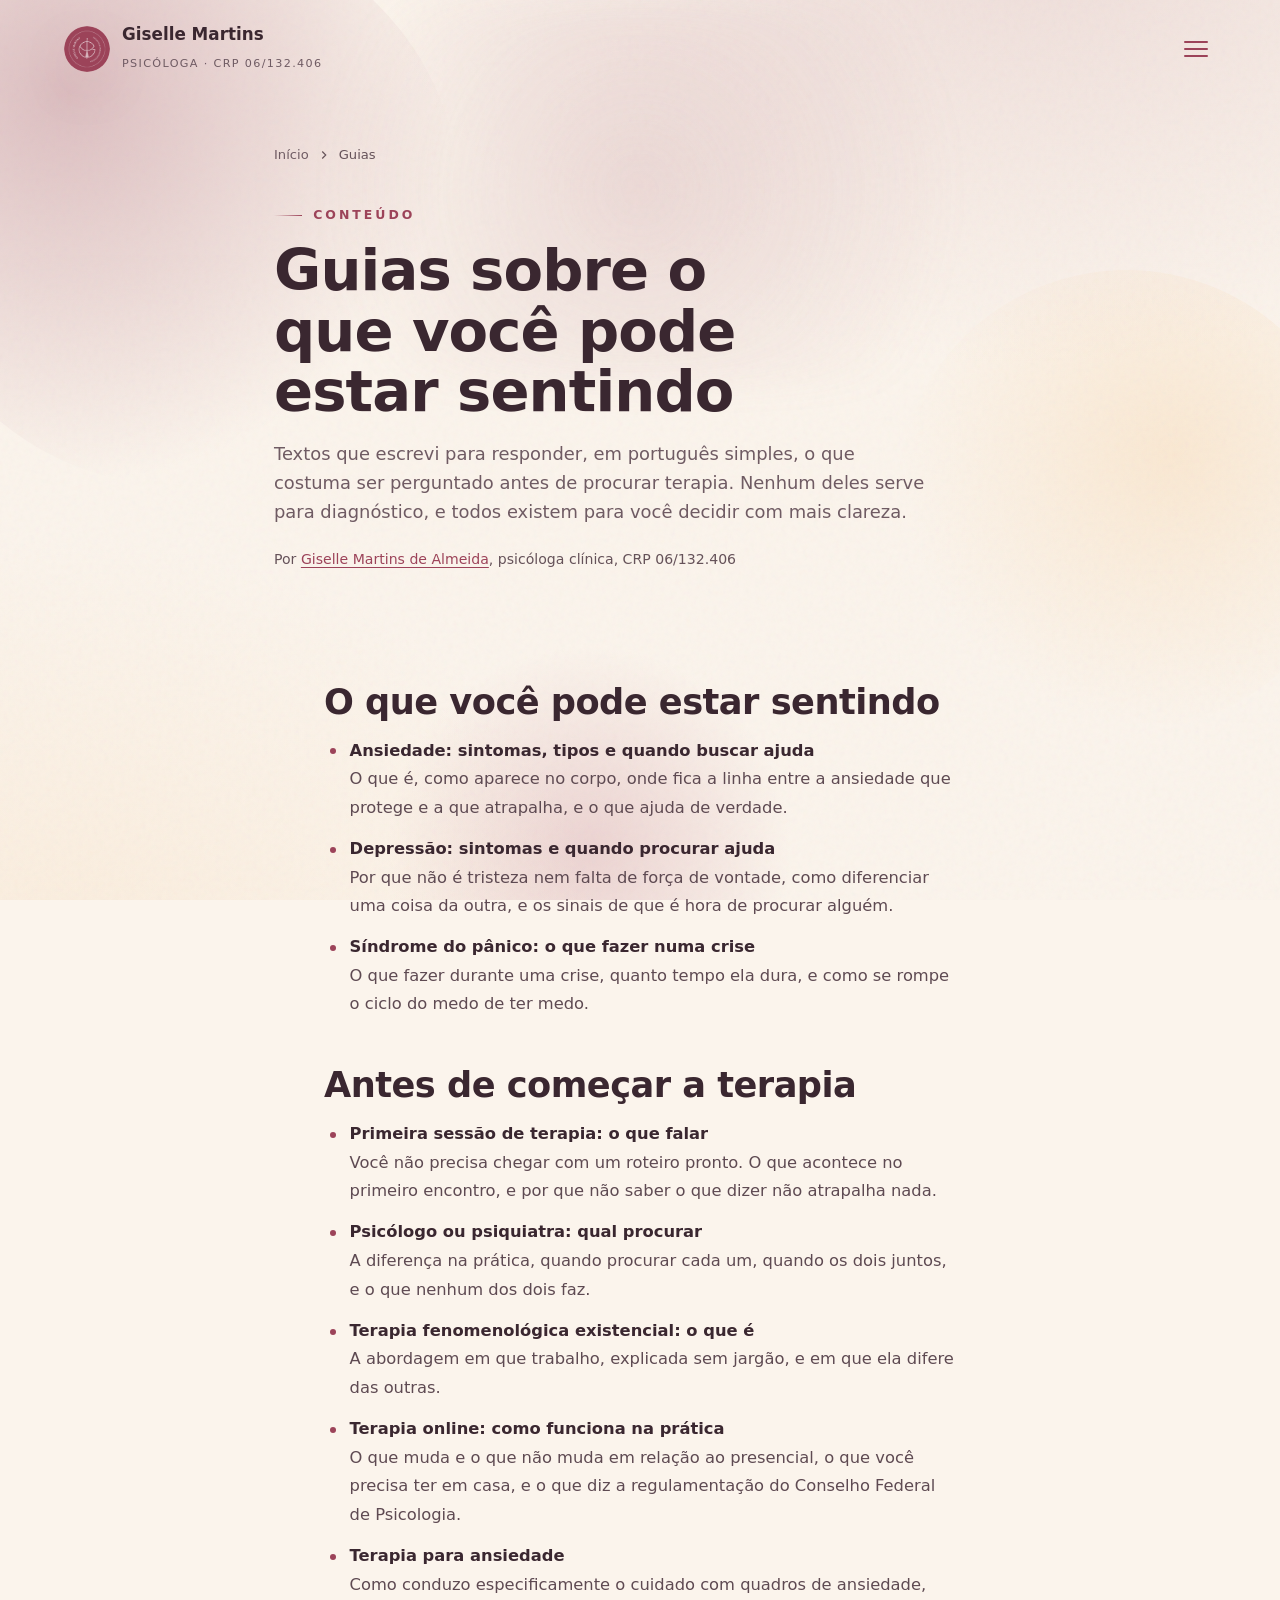
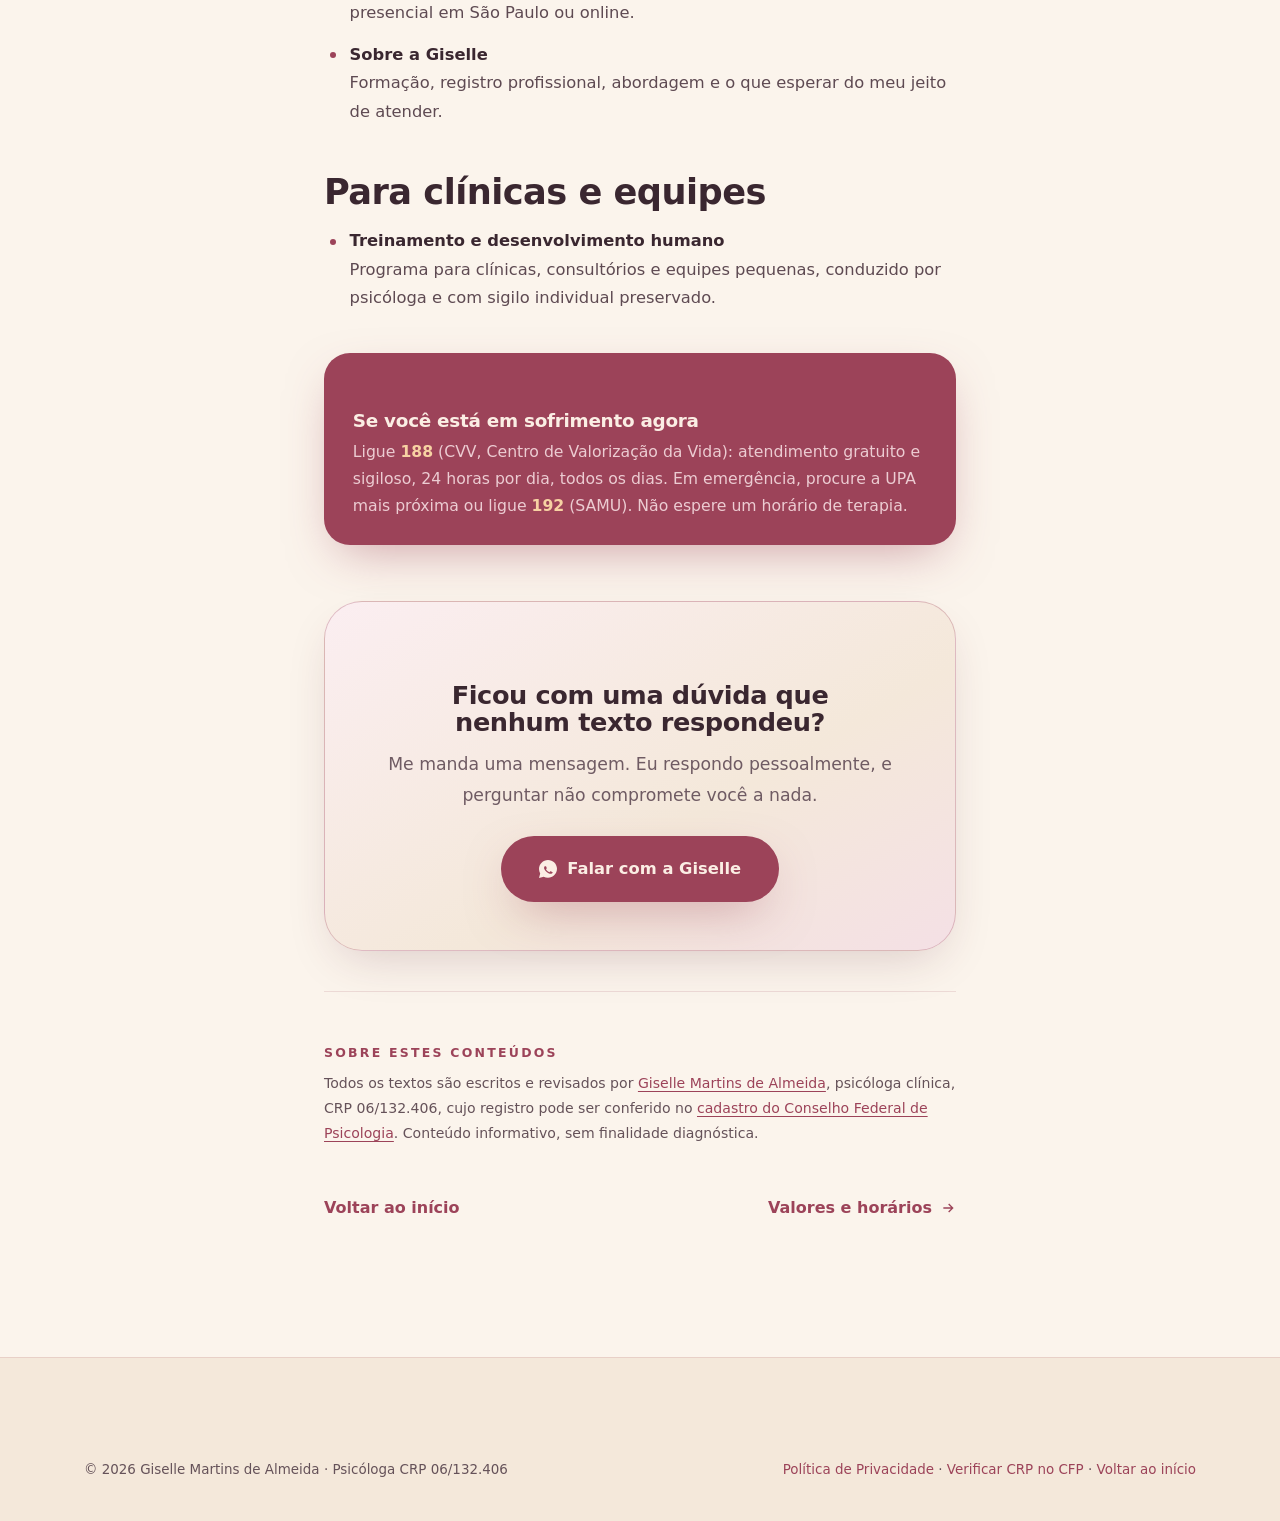
==== commit 5180e464: "Adiciona llms.txt, otimiza o mobile e corrige a tipografia dos títulos Tipografia no mobile, o defei" ====
--- a/artigos/index.html
+++ b/artigos/index.html
@@ -3,13 +3,31 @@
 <head>
   <meta charset="UTF-8" />
   <meta name="viewport" content="width=device-width, initial-scale=1.0" />
-  <!-- Google tag (gtag.js) -->
-  <script async src="https://www.googletagmanager.com/gtag/js?id=G-RFCD1X5SDE"></script>
+  <!-- Google tag (gtag.js), carregada fora do caminho critico.
+       O script sao 187 KB e ~163 ms de linha principal. Subir na ociosidade
+       (ou no primeiro toque, o que vier antes) tira isso da primeira
+       renderizacao sem perder o pageview: o GA4 registra quando ele sobe. -->
   <script>
     window.dataLayer = window.dataLayer || [];
     function gtag(){dataLayer.push(arguments);}
     gtag('js', new Date());
     gtag('config', 'G-RFCD1X5SDE');
+    (function () {
+      var subiu = false;
+      function sobe() {
+        if (subiu) return; subiu = true;
+        var s = document.createElement('script');
+        s.async = true;
+        s.src = 'https://www.googletagmanager.com/gtag/js?id=G-RFCD1X5SDE';
+        document.head.appendChild(s);
+      }
+      // quem interage primeiro nao pode ficar sem medicao
+      ['pointerdown', 'keydown', 'scroll'].forEach(function (ev) {
+        addEventListener(ev, sobe, { once: true, passive: true });
+      });
+      if ('requestIdleCallback' in window) requestIdleCallback(sobe, { timeout: 3500 });
+      else setTimeout(sobe, 2500);
+    })();
   </script>
   <title>Guias sobre saúde mental | Giselle Martins, Psicóloga</title>
   <meta name="description" content="Guias sobre ansiedade, depressão, pânico e como funciona a terapia, escritos pela psicóloga Giselle Martins, CRP 06/132.406." />
@@ -31,7 +49,8 @@
   <meta name="twitter:image" content="https://psicologagisellemartins.com.br/assets/img/giselle-hero.jpg" />
 
   <link rel="preconnect" href="https://api.fontshare.com" crossorigin />
-  <link rel="stylesheet" href="https://api.fontshare.com/v2/css?f[]=clash-display@400,500,600,700&f[]=satoshi@300,400,500,700&display=swap" />
+  <link rel="preconnect" href="https://cdn.fontshare.com" crossorigin />
+  <link rel="stylesheet" href="https://api.fontshare.com/v2/css?f[]=clash-display@500,600&f[]=satoshi@400,500,600,700&display=swap" />
   <link rel="stylesheet" href="../assets/css/main.css" />
   <link rel="stylesheet" href="../assets/css/article.css" />
 
@@ -82,7 +101,7 @@
       <a class="nav__link" href="../index.html#pratico">Valores e horários</a>
       <a class="nav__link" href="../index.html#faq">Dúvidas</a>
     </nav>
-    <a class="btn btn--primary nav__cta" data-cta-loc="nav" href="https://wa.me/5511993705704?text=Ol%C3%A1%2C%20Giselle.%20Vim%20pelo%20site%20e%20gostaria%20de%20conversar." target="_blank" rel="noopener">Falar no WhatsApp</a>
+    <a class="btn btn--primary nav__cta" data-cta-loc="nav" href="https://wa.me/5511993705704?text=Ol%C3%A1%2C%20Giselle.%20Vim%20pelo%20site%20e%20gostaria%20de%20conversar." aria-label="Falar com a Giselle no WhatsApp, a partir do menu" target="_blank" rel="noopener">Falar no WhatsApp</a>
     <button class="nav__burger" aria-label="Abrir menu"><span></span><span></span><span></span></button>
   </header>
   <div class="mobile-menu">
@@ -91,7 +110,7 @@
     <a href="../index.html#processo">Como funciona</a>
     <a href="../index.html#pratico">Valores e horários</a>
     <a href="../index.html#faq">Dúvidas</a>
-    <a class="mobile-menu__cta" data-cta-loc="menu_mobile" href="https://wa.me/5511993705704?text=Ol%C3%A1%2C%20Giselle.%20Vim%20pelo%20site%20e%20gostaria%20de%20conversar." target="_blank" rel="noopener">Falar no WhatsApp</a>
+    <a class="mobile-menu__cta" data-cta-loc="menu_mobile" href="https://wa.me/5511993705704?text=Ol%C3%A1%2C%20Giselle.%20Vim%20pelo%20site%20e%20gostaria%20de%20conversar." aria-label="Falar com a Giselle no WhatsApp, a partir do menu" target="_blank" rel="noopener">Falar no WhatsApp</a>
   </div>
 
   <main id="conteudo">
@@ -141,6 +160,21 @@
         <h2 class="reveal">Antes de começar a terapia</h2>
         <ul class="lista-comparativa reveal">
           <li>
+            <b><a href="primeira-sessao-de-terapia.html">Primeira sessão de terapia: o que falar</a></b><br />
+            Você não precisa chegar com um roteiro pronto. O que acontece no primeiro
+            encontro, e por que não saber o que dizer não atrapalha nada.
+          </li>
+          <li>
+            <b><a href="psicologo-ou-psiquiatra.html">Psicólogo ou psiquiatra: qual procurar</a></b><br />
+            A diferença na prática, quando procurar cada um, quando os dois juntos, e
+            o que nenhum dos dois faz.
+          </li>
+          <li>
+            <b><a href="terapia-fenomenologica-existencial.html">Terapia fenomenológica existencial: o que é</a></b><br />
+            A abordagem em que trabalho, explicada sem jargão, e em que ela difere
+            das outras.
+          </li>
+          <li>
             <b><a href="../terapia-online.html">Terapia online: como funciona na prática</a></b><br />
             O que muda e o que não muda em relação ao presencial, o que você precisa
             ter em casa, e o que diz a regulamentação do Conselho Federal de Psicologia.
@@ -178,7 +212,7 @@
         <div class="article-cta reveal" data-cta-loc="cta_final">
           <h3>Ficou com uma dúvida que nenhum texto respondeu?</h3>
           <p>Me manda uma mensagem. Eu respondo pessoalmente, e perguntar não compromete você a nada.</p>
-          <a class="btn btn--primary btn--lg" href="https://wa.me/5511993705704?text=Ol%C3%A1%2C%20Giselle.%20Li%20os%20guias%20do%20site%20e%20ficou%20uma%20d%C3%BAvida%3A%20" target="_blank" rel="noopener">
+          <a class="btn btn--primary btn--lg" href="https://wa.me/5511993705704?text=Ol%C3%A1%2C%20Giselle.%20Li%20os%20guias%20do%20site%20e%20ficou%20uma%20d%C3%BAvida%3A%20" aria-label="Falar com a Giselle no WhatsApp para dar o primeiro passo" target="_blank" rel="noopener">
             <svg viewBox="0 0 24 24" fill="currentColor"><path d="M12 0C5.4 0 0 5.4 0 12c0 2.1.6 4.1 1.6 5.9L0 24l6.3-1.6c1.7.9 3.7 1.4 5.7 1.4 6.6 0 12-5.4 12-12S18.6 0 12 0zm6 17c-.3.7-1.5 1.4-2 1.4-.5.1-1.1.1-1.8-.1-.4-.1-.9-.3-1.6-.6-2.8-1.2-4.6-4-4.7-4.2-.1-.2-1.1-1.5-1.1-2.8 0-1.3.7-2 .9-2.2.2-.3.5-.3.7-.3h.5c.2 0 .4 0 .6.5l.8 1.9c.1.2.1.3 0 .5l-.4.6-.3.3c-.1.1-.3.3-.1.6.2.3.8 1.3 1.7 2.1 1.2 1 2.1 1.4 2.4 1.5.3.1.5.1.6-.1l.9-1c.2-.3.4-.2.6-.1l1.8.9c.3.1.5.2.6.3.1.3.1.7-.1 1.2z"/></svg>
             Falar com a Giselle
           </a>
@@ -219,7 +253,7 @@
   </a>
 
   <div class="mobile-cta" data-cta-loc="mobile_bar">
-    <a class="btn btn--primary" href="https://wa.me/5511993705704?text=Ol%C3%A1%2C%20Giselle.%20Vim%20pelo%20site%20e%20gostaria%20de%20conversar." target="_blank" rel="noopener">
+    <a class="btn btn--primary" href="https://wa.me/5511993705704?text=Ol%C3%A1%2C%20Giselle.%20Vim%20pelo%20site%20e%20gostaria%20de%20conversar." aria-label="Falar com a Giselle no WhatsApp" target="_blank" rel="noopener">
       <svg viewBox="0 0 24 24" fill="currentColor"><path d="M12 0C5.4 0 0 5.4 0 12c0 2.1.6 4.1 1.6 5.9L0 24l6.3-1.6c1.7.9 3.7 1.4 5.7 1.4 6.6 0 12-5.4 12-12S18.6 0 12 0zm6 17c-.3.7-1.5 1.4-2 1.4-.5.1-1.1.1-1.8-.1-.4-.1-.9-.3-1.6-.6-2.8-1.2-4.6-4-4.7-4.2-.1-.2-1.1-1.5-1.1-2.8 0-1.3.7-2 .9-2.2.2-.3.5-.3.7-.3h.5c.2 0 .4 0 .6.5l.8 1.9c.1.2.1.3 0 .5l-.4.6-.3.3c-.1.1-.3.3-.1.6.2.3.8 1.3 1.7 2.1 1.2 1 2.1 1.4 2.4 1.5.3.1.5.1.6-.1l.9-1c.2-.3.4-.2.6-.1l1.8.9c.3.1.5.2.6.3.1.3.1.7-.1 1.2z"/></svg>
       Falar com a Giselle no WhatsApp
     </a>
--- a/assets/css/main.css
+++ b/assets/css/main.css
@@ -50,7 +50,7 @@
   --txt: #5e4a52;
   --txt-strong: #3a2730;
   --txt-soft: #6f5b63; /* darkened from #87727a, was ~4.1:1 on cream, now ~5.7:1 (WCAG AA) */
-  --txt-faint: #7d6870; /* darkened from #a99aa0, was ~2.5:1 on cream, now ~4.7:1 (WCAG AA) */
+  --txt-faint: #655259; /* 4.26:1 no rodape reprovava na WCAG AA; agora 5.99:1 la e 6.63:1 sobre o creme */
 
   /* texto sobre vinho */
   --on-wine: #fbeee4;
@@ -257,7 +257,7 @@
 .brand { display: flex; align-items: center; gap: 0.75rem; }
 .brand__logo { width: 46px; height: 46px; border-radius: 50%; object-fit: cover; box-shadow: var(--glow-wine); }
 .brand__name { font-family: var(--font-display); font-weight: 600; font-size: 1.05rem; line-height: 1.05; color: var(--txt-strong); transition: color .5s; }
-.brand__crp { font-size: 0.64rem; letter-spacing: 0.18em; color: var(--txt-faint); text-transform: uppercase; transition: color .5s; }
+.brand__crp { font-size: 0.64rem; letter-spacing: 0.18em; color: var(--txt-soft); text-transform: uppercase; transition: color .5s; }
 
 .nav__links { display: flex; align-items: center; gap: 0.35rem; }
 .nav__link { position: relative; padding: 0.6rem 1rem; font-size: 0.92rem; font-weight: 500; color: var(--txt-soft); transition: color .35s; }
@@ -491,7 +491,7 @@
   background: var(--grad-wine);
   box-shadow: 0 40px 90px -30px rgba(86, 31, 48, 0.55);
 }
-.cta::before { content: ''; position: absolute; right: -6%; top: -40%; width: 55%; height: 180%; z-index: 0; opacity: 0.09; background: url('../img/gm-simbolo-branco.png') center/contain no-repeat; }
+.cta::before { content: ''; position: absolute; right: -6%; top: -40%; width: 55%; height: 180%; z-index: 0; opacity: 0.09; background: url('../img/gm-simbolo-branco.webp') center/contain no-repeat; }
 .cta::after { content: ''; position: absolute; inset: 0; z-index: 0; pointer-events: none; background: radial-gradient(760px circle at 50% -25%, rgba(247,210,163,0.22), transparent 62%); }
 .cta > * { position: relative; z-index: 1; }
 .cta h2 { margin-bottom: 1.2rem; color: var(--on-wine); }
@@ -1051,3 +1051,42 @@
    `height: 100%` nas figuras da galeria). `display: contents` faz o wrapper
    sumir do layout: o <img> se posiciona exatamente como antes do WebP. */
 picture { display: contents; }
+
+/* =====================================================================
+   28. TIPOGRAFIA NO MOBILE: tracking negativo nao escala para baixo
+   Em em, -0.03em rende o mesmo percentual em qualquer corpo. Mas o efeito
+   PERCEBIDO nao e' o mesmo: em 60px o aperto refina, em 32px ele engole o
+   espaco entre palavras, porque a Clash Display ja' tem o glifo de espaco
+   estreito. O resultado media era "Temdiasemque" e "Semsurpresas.".
+   Aqui o aperto diminui e o espaco entre palavras e' reposto de proposito.
+   ===================================================================== */
+@media (max-width: 720px) {
+  .hero h1,
+  .display-1,
+  .display-2,
+  .article-hero h1,
+  .prose h2 {
+    letter-spacing: -0.005em;
+    word-spacing: 0.08em;
+  }
+  /* o mesmo vale para os titulos de card e de passo, em corpo menor ainda */
+  .need h3, .step h3, .faq summary, .h-md, .trust__item b {
+    letter-spacing: 0;
+    word-spacing: 0.04em;
+  }
+}
+
+/* Em telas medias o aperto volta parcialmente: ainda nao e' tipo grande. */
+@media (min-width: 721px) and (max-width: 1024px) {
+  .hero h1, .display-1, .display-2 { letter-spacing: -0.015em; word-spacing: 0.03em; }
+}
+
+/* O CRP da marca vinha a 0.64rem (10,2px) em caixa alta com 0.18em de
+   tracking: era o unico texto do site abaixo de 12px, e caixa alta espacada
+   nesse corpo fica com cara de ruido em vez de informacao. No mobile ele
+   cresce e o tracking cede, porque ali ele aparece ao lado do rosto, no
+   hero, e e' um dos gatilhos de confianca da primeira tela. */
+.brand__crp { font-size: 0.7rem; letter-spacing: 0.12em; }
+@media (max-width: 720px) {
+  .brand__crp { font-size: 0.76rem; letter-spacing: 0.08em; }
+}
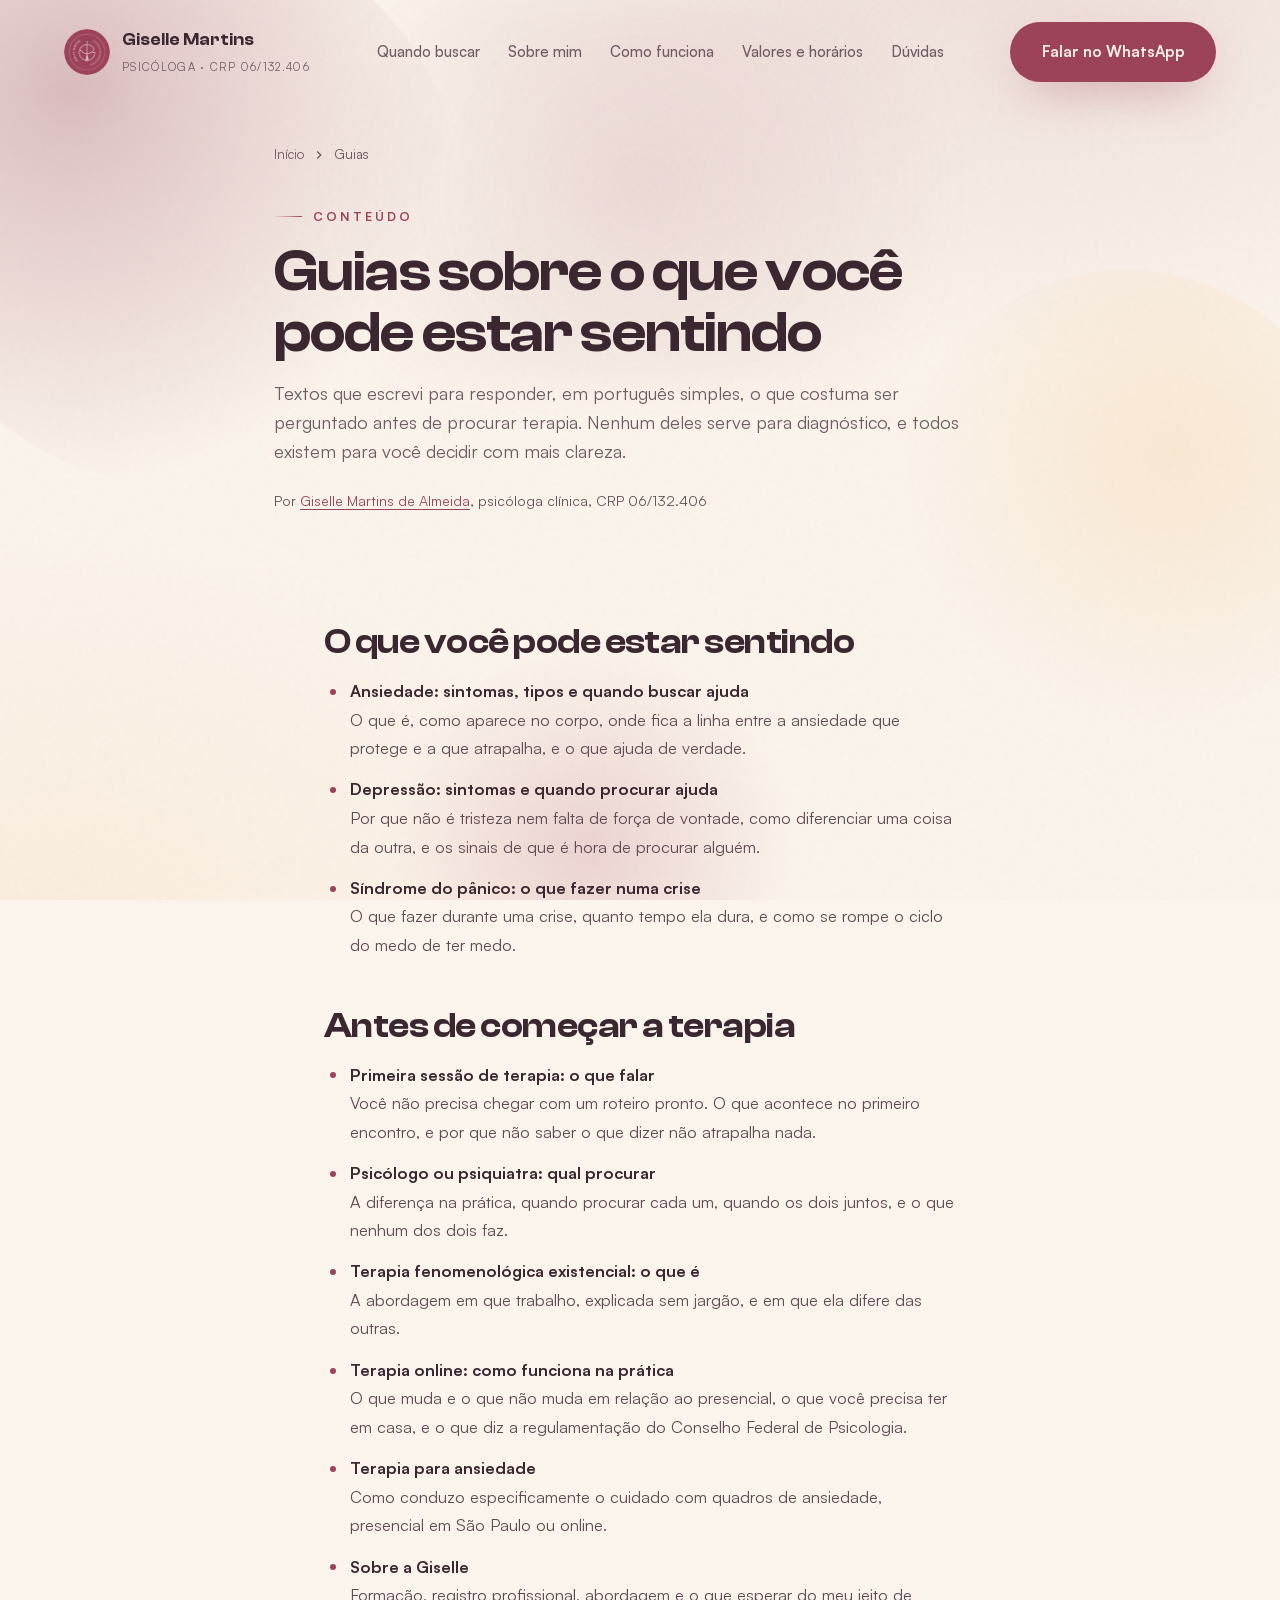
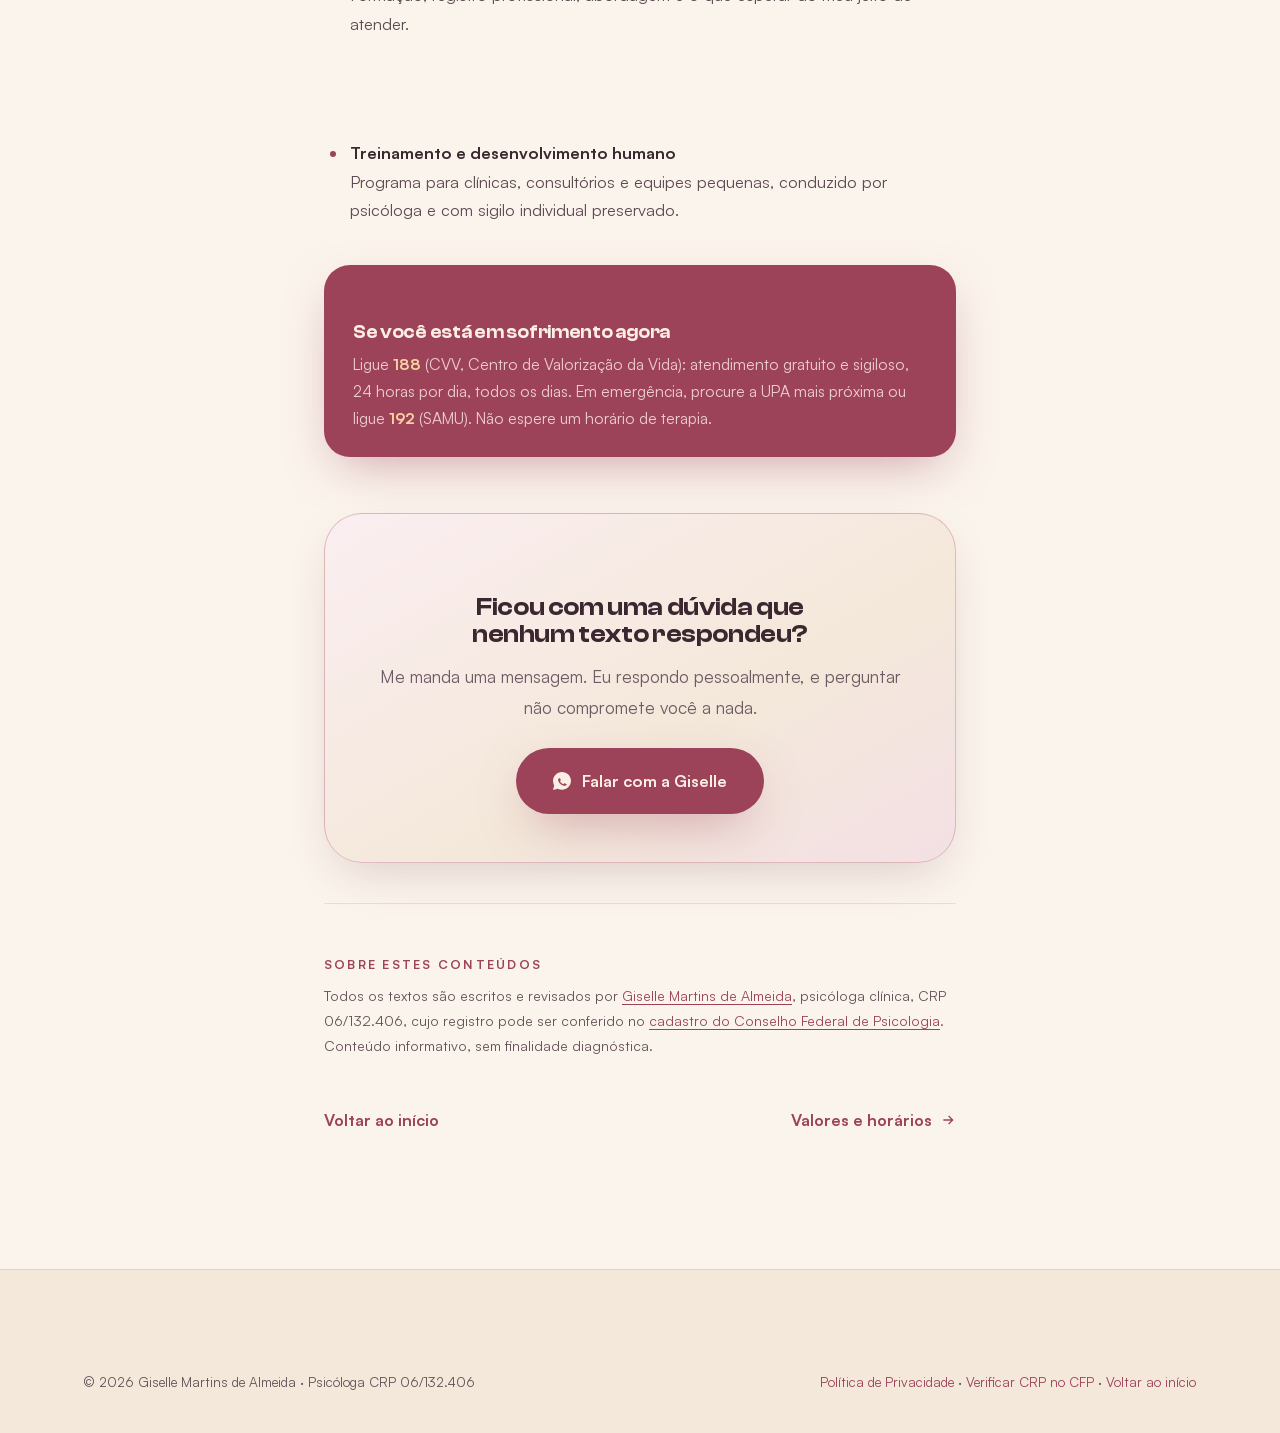
==== commit 8b683a86: "Hospeda as fontes no proprio dominio e corrige a entrega de imagens Bloqueio de renderizacao, 1,6s p" ====
--- a/artigos/index.html
+++ b/artigos/index.html
@@ -48,9 +48,8 @@
   <meta name="twitter:description" content="Guias sobre ansiedade, depressão, pânico e como funciona a terapia, escritos por psicóloga clínica, CRP 06/132.406." />
   <meta name="twitter:image" content="https://psicologagisellemartins.com.br/assets/img/giselle-hero.jpg" />
 
-  <link rel="preconnect" href="https://api.fontshare.com" crossorigin />
-  <link rel="preconnect" href="https://cdn.fontshare.com" crossorigin />
-  <link rel="stylesheet" href="https://api.fontshare.com/v2/css?f[]=clash-display@500,600&f[]=satoshi@400,500,600,700&display=swap" />
+  <link rel="preload" href="../assets/fonts/clash-display-600.woff2" as="font" type="font/woff2" crossorigin />
+  <link rel="preload" href="../assets/fonts/satoshi-400.woff2" as="font" type="font/woff2" crossorigin />
   <link rel="stylesheet" href="../assets/css/main.css" />
   <link rel="stylesheet" href="../assets/css/article.css" />
 
@@ -91,7 +90,7 @@
 
   <header class="nav scrolled">
     <a class="brand" href="../index.html" aria-label="Início">
-      <img class="brand__logo" src="../assets/img/gm-badge.png" alt="Giselle Martins" width="240" height="240" />
+      <img class="brand__logo" src="../assets/img/gm-badge.webp" alt="Giselle Martins" width="96" height="96" />
       <span><span class="brand__name">Giselle Martins</span><br /><span class="brand__crp">Psicóloga · CRP 06/132.406</span></span>
     </a>
     <nav class="nav__links" aria-label="Navegação principal">
--- a/assets/css/main.css
+++ b/assets/css/main.css
@@ -1,3 +1,47 @@
+/* =====================================================================
+   00. FONTES, hospedadas aqui
+   Antes vinham de api.fontshare.com por <link rel="stylesheet">. Aquilo
+   custava 1,6s de bloqueio de renderizacao, e nao pelo tamanho: o CSS tem
+   1,4 KiB. O custo era a corrente. O navegador tinha que resolver DNS,
+   abrir TLS e baixar o CSS de um terceiro (780ms) so para DESCOBRIR o
+   endereco dos woff2, que estao em OUTRO host (cdn.fontshare.com), e so
+   entao comecar a baixar a fonte (mais 235ms). Tres saltos em serie antes
+   da primeira letra aparecer.
+   Servidos daqui, os arquivos estao na mesma origem e no mesmo dominio do
+   HTML: nenhuma conexao nova, nenhuma descoberta, e o <link rel="preload">
+   no <head> comeca o download junto com o main.css em vez de depois dele.
+   Satoshi nao tem peso 600 na fontshare (300, 400, 500, 700 e 900). O
+   `f[]=satoshi@600` da URL antiga nunca devolveu nada, e os font-weight:600
+   do CSS sempre resolveram para 700 pela regra de casamento de peso. Nao
+   mudei isso: manter o 700 preserva a renderizacao atual. Por isso aqui ha
+   400, 500 e 700 de Satoshi, e nao um 600 que nao existe.
+   ===================================================================== */
+@font-face {
+  font-family: 'Clash Display';
+  src: url('../fonts/clash-display-500.woff2') format('woff2');
+  font-weight: 500; font-style: normal; font-display: swap;
+}
+@font-face {
+  font-family: 'Clash Display';
+  src: url('../fonts/clash-display-600.woff2') format('woff2');
+  font-weight: 600; font-style: normal; font-display: swap;
+}
+@font-face {
+  font-family: 'Satoshi';
+  src: url('../fonts/satoshi-400.woff2') format('woff2');
+  font-weight: 400; font-style: normal; font-display: swap;
+}
+@font-face {
+  font-family: 'Satoshi';
+  src: url('../fonts/satoshi-500.woff2') format('woff2');
+  font-weight: 500; font-style: normal; font-display: swap;
+}
+@font-face {
+  font-family: 'Satoshi';
+  src: url('../fonts/satoshi-700.woff2') format('woff2');
+  font-weight: 700; font-style: normal; font-display: swap;
+}
+
 /* =====================================================================
    GISELLE MARTINS · PSICOLOGIA E NEUROPSICOLOGIA
    Experiência acolhedora: paleta da marca (vinho · mauve · creme-dourado)
@@ -109,6 +153,19 @@
   --z-nav: 800;
 
   --ease: cubic-bezier(0.22, 1, 0.36, 1);
+  /* --ease e' easeOutQuint: quase todo o movimento acontece no primeiro
+     terco e o resto e' assentamento. E' uma curva otima para ENTRADA, onde
+     o elemento chega e acomoda. Em hover ela mente sobre a duracao: o botao
+     parece ter chegado e continua se ajeitando por mais 250ms, e se o
+     ponteiro sai antes disso a volta comeca do meio do caminho. O resultado
+     e' a sensacao de resposta mole.
+     --ease-out abaixo comeca rapido e termina limpo, sem cauda longa. */
+  --ease-out: cubic-bezier(0.3, 0, 0.2, 1);
+  /* 160ms e' o teto do que se le como resposta imediata a um hover; acima de
+     ~250ms o olho separa a causa do efeito. As entradas e os reveals seguem
+     em 400ms a 1,2s de proposito: ali a lentidao e' a intencao. */
+  --t-hover: 160ms;
+  --t-state: 240ms;
   --ease-soft: cubic-bezier(0.16, 1, 0.3, 1);
 
   --font-display: 'Clash Display', 'Satoshi', system-ui, sans-serif;
@@ -120,7 +177,13 @@
    ===================================================================== */
 *, *::before, *::after { box-sizing: border-box; margin: 0; padding: 0; }
 
-html { scroll-behavior: smooth; -webkit-text-size-adjust: 100%; }
+/* Sem `scroll-behavior: smooth` global. Ele nao muda a rolagem por dedo ou
+   por roda, mas anima TODA rolagem programatica com uma duracao fixa de
+   ~500ms que o CSS nao deixa ajustar: barra de espaco, Home, End, setas e
+   os saltos do localizar-na-pagina passam a arrastar. As ancoras nao
+   dependem dele, o main.js chama scrollIntoView({behavior:'smooth'})
+   explicitamente, e ali a suavidade serve para nao perder a orientacao. */
+html { -webkit-text-size-adjust: 100%; }
 /* compensa a navbar fixa nas âncoras (substitui o offset que o Lenis fazia) */
 :target, section[id], main[id] { scroll-margin-top: 88px; }
 
@@ -201,6 +264,12 @@
    ===================================================================== */
 .ambient {
   position: fixed; inset: 0; z-index: -2; overflow: hidden; pointer-events: none;
+  /* mesma promocao que .grain recebeu logo abaixo, e pelo mesmo motivo: sem
+     camada propria, este overlay fixo de tres degrades sobrepostos repinta a
+     viewport inteira em cada frame de rolagem. Com `contain: paint` o
+     navegador tambem para de considerar o que vaza do overflow:hidden. */
+  transform: translateZ(0);
+  contain: paint;
   background:
     radial-gradient(1100px 760px at 80% -10%, rgba(188, 134, 147, 0.22), transparent 60%),
     radial-gradient(900px 680px at 5% 105%, rgba(247, 210, 163, 0.2), transparent 60%),
@@ -241,9 +310,10 @@
    ===================================================================== */
 .nav {
   position: fixed; top: 0; left: 0; right: 0; z-index: 800;
+  transform: translateZ(0);
   display: flex; align-items: center; justify-content: space-between;
   padding: 1.4rem var(--pad);
-  transition: padding .5s var(--ease), background .5s, border-color .5s, box-shadow .5s;
+  transition: padding var(--t-state) var(--ease-out), background var(--t-state), border-color var(--t-state), box-shadow var(--t-state);
   border-bottom: 1px solid transparent;
 }
 .nav.scrolled {
@@ -256,24 +326,24 @@
 }
 .brand { display: flex; align-items: center; gap: 0.75rem; }
 .brand__logo { width: 46px; height: 46px; border-radius: 50%; object-fit: cover; box-shadow: var(--glow-wine); }
-.brand__name { font-family: var(--font-display); font-weight: 600; font-size: 1.05rem; line-height: 1.05; color: var(--txt-strong); transition: color .5s; }
-.brand__crp { font-size: 0.64rem; letter-spacing: 0.18em; color: var(--txt-soft); text-transform: uppercase; transition: color .5s; }
+.brand__name { font-family: var(--font-display); font-weight: 600; font-size: 1.05rem; line-height: 1.05; color: var(--txt-strong); transition: color var(--t-state); }
+.brand__crp { font-size: 0.64rem; letter-spacing: 0.18em; color: var(--txt-soft); text-transform: uppercase; transition: color var(--t-state); }
 
 .nav__links { display: flex; align-items: center; gap: 0.35rem; }
 .nav__link { position: relative; padding: 0.6rem 1rem; font-size: 0.92rem; font-weight: 500; color: var(--txt-soft); transition: color .35s; }
-.nav__link::after { content: ''; position: absolute; left: 1rem; right: 1rem; bottom: 0.35rem; height: 1px; background: var(--wine); transform: scaleX(0); transform-origin: left; transition: transform .4s var(--ease); }
+.nav__link::after { content: ''; position: absolute; left: 1rem; right: 1rem; bottom: 0.35rem; height: 1px; background: var(--wine); transform: scaleX(0); transform-origin: left; transition: transform var(--t-state) var(--ease-out); }
 .nav__link:hover { color: var(--wine); }
 .nav__link:hover::after { transform: scaleX(1); }
 
 .nav__cta { display: inline-flex; }
 .nav__burger { display: none; flex-direction: column; gap: 5px; background: none; border: 0; padding: 8px; }
-.nav__burger span { width: 24px; height: 2px; background: var(--wine); border-radius: 2px; transition: .4s var(--ease); }
+.nav__burger span { width: 24px; height: 2px; background: var(--wine); border-radius: 2px; transition: var(--t-state) var(--ease-out); }
 
 .mobile-menu {
   position: fixed; inset: 0; z-index: 790;
   background: rgba(111, 47, 64, 0.985); /* opaco em vez de blur de tela cheia */
   display: flex; flex-direction: column; justify-content: center; align-items: center; gap: 0.5rem;
-  opacity: 0; visibility: hidden; transition: opacity .5s var(--ease), visibility .5s;
+  opacity: 0; visibility: hidden; transition: opacity var(--t-state) var(--ease-out), visibility var(--t-state);
 }
 .mobile-menu.open { opacity: 1; visibility: visible; }
 .mobile-menu a { font-family: var(--font-display); font-size: clamp(1.6rem, 6.2vw, 2.2rem); color: var(--on-wine); padding: 0.35rem; transition: color .3s; }
@@ -292,11 +362,11 @@
   position: relative; display: inline-flex; align-items: center; gap: 0.65rem;
   padding: 1rem 1.9rem; border-radius: 100px; font-weight: 600; font-size: 0.96rem;
   border: 1px solid transparent; overflow: hidden; isolation: isolate;
-  transition: transform .4s var(--ease), box-shadow .4s, color .4s, background .4s, border-color .4s;
+  transition: transform var(--t-hover) var(--ease-out), box-shadow var(--t-hover) var(--ease-out), color var(--t-hover) var(--ease-out), background var(--t-hover) var(--ease-out), border-color var(--t-hover) var(--ease-out);
 }
 .btn svg { width: 18px; height: 18px; }
 .btn--primary { background: var(--wine); color: var(--on-wine); box-shadow: var(--glow-wine); }
-.btn--primary::before { content: ''; position: absolute; inset: 0; z-index: -1; background: var(--grad-wine); opacity: 0; transition: opacity .45s; }
+.btn--primary::before { content: ''; position: absolute; inset: 0; z-index: -1; background: var(--grad-wine); opacity: 0; transition: opacity var(--t-hover) var(--ease-out); }
 .btn--primary:hover { transform: translateY(-3px); box-shadow: 0 22px 50px -14px rgba(156,67,89,0.65); }
 .btn--primary:hover::before { opacity: 1; }
 /* feedback de pressão: sem ele o botão parece uma imagem, não um controle */
@@ -308,7 +378,9 @@
 .btn--ghost { background: transparent; color: var(--wine); border-color: var(--line-strong); }
 .btn--ghost:hover { border-color: var(--wine); background: rgba(156,67,89,0.06); transform: translateY(-3px); }
 /* fantasma sobre vinho */
-.on-wine .btn--ghost, .btn--ghost-light { background: rgba(255,255,255,0.06); color: var(--on-wine); border-color: var(--w-line); backdrop-filter: blur(8px); }
+/* sem backdrop-filter: desfoque de fundo obriga o compositor a reler a
+   regiao atras do elemento em cada frame de rolagem. */
+.on-wine .btn--ghost, .btn--ghost-light { background: rgba(255,255,255,0.1); color: var(--on-wine); border-color: var(--w-line); }
 .on-wine .btn--ghost:hover, .btn--ghost-light:hover { background: rgba(255,255,255,0.12); border-color: var(--w-line-strong); }
 
 .btn--lg { padding: 1.15rem 2.3rem; font-size: 1.02rem; }
@@ -523,7 +595,7 @@
 .footer__col a, .footer__col p { display: block; color: var(--txt-soft); padding: 0.35rem 0; font-size: 0.95rem; transition: color .3s; }
 .footer__col a:hover { color: var(--wine); }
 .socials { display: flex; gap: 0.7rem; margin-top: 1.4rem; }
-.socials a { width: 42px; height: 42px; border-radius: 12px; display: grid; place-items: center; background: var(--ivory); border: 1px solid var(--line); color: var(--wine); transition: .4s var(--ease); }
+.socials a { width: 42px; height: 42px; border-radius: 12px; display: grid; place-items: center; background: var(--ivory); border: 1px solid var(--line); color: var(--wine); transition: var(--t-hover) var(--ease-out); }
 .socials a:hover { background: var(--wine); border-color: var(--wine); color: var(--ivory); transform: translateY(-3px); }
 .socials svg { width: 18px; height: 18px; }
 .footer__bottom { display: flex; justify-content: space-between; align-items: center; gap: 1rem; flex-wrap: wrap; padding-top: 1.8rem; border-top: 1px solid var(--line); }
@@ -533,7 +605,7 @@
 /* =====================================================================
    16. BOTÕES FLUTUANTES (WhatsApp + Instagram)
    ===================================================================== */
-.wa-float { position: fixed; right: 1.5rem; bottom: calc(1.5rem + env(safe-area-inset-bottom)); z-index: 700; width: 60px; height: 60px; border-radius: 50%; display: grid; place-items: center; background: #25D366; box-shadow: 0 12px 30px -8px rgba(37,211,102,0.6); transition: transform .4s var(--ease); }
+.wa-float { position: fixed; right: 1.5rem; bottom: calc(1.5rem + env(safe-area-inset-bottom)); z-index: 700; width: 60px; height: 60px; border-radius: 50%; display: grid; place-items: center; background: #25D366; box-shadow: 0 12px 30px -8px rgba(37,211,102,0.6); transition: transform var(--t-hover) var(--ease-out); }
 .wa-float::before { content:''; position:absolute; inset:0; border-radius:50%; border:2px solid #25D366; animation: pulseRing 2.4s infinite; }
 .wa-float:hover { transform: scale(1.08); }
 .wa-float svg { width: 32px; height: 32px; fill: #fff; }
@@ -618,14 +690,14 @@
 .need {
   display: grid; grid-template-columns: 42px 1fr; gap: 0 1rem; align-items: start;
   padding: 1.3rem 0; border-top: 1px solid var(--line);
-  transition: border-color .4s;
+  transition: border-color var(--t-state) var(--ease-out);
 }
 .need:hover { border-color: var(--line-strong); }
 .need__icon {
   grid-row: span 2; width: 42px; height: 42px; border-radius: 12px;
   display: grid; place-items: center; color: var(--wine);
   background: linear-gradient(140deg, rgba(156,67,89,0.09), rgba(247,210,163,0.2));
-  transition: background .4s, color .4s;
+  transition: background var(--t-state) var(--ease-out), color var(--t-state) var(--ease-out);
 }
 .need:hover .need__icon { background: var(--wine); color: var(--gold); }
 .need__icon svg { width: 21px; height: 21px; }
@@ -690,11 +762,11 @@
 
 /* --- FAQ (nativo, acessível) --- */
 .faq { display: grid; gap: 0.9rem; max-width: 840px; margin-inline: auto; }
-.faq details { background: var(--card); border: 1px solid var(--line); border-radius: 18px; padding: 0 1.5rem; box-shadow: var(--shadow-sm); transition: border-color .4s, box-shadow .4s; }
+.faq details { background: var(--card); border: 1px solid var(--line); border-radius: 18px; padding: 0 1.5rem; box-shadow: var(--shadow-sm); transition: border-color var(--t-state) var(--ease-out), box-shadow var(--t-state) var(--ease-out); }
 .faq details[open] { border-color: var(--line-strong); box-shadow: var(--shadow-md); }
 .faq summary { list-style: none; cursor: pointer; padding: 1.25rem 0; font-family: var(--font-display); font-weight: 500; font-size: 1.08rem; color: var(--ink); display: flex; justify-content: space-between; gap: 1.2rem; align-items: center; }
 .faq summary::-webkit-details-marker { display: none; }
-.faq summary::after { content: '+'; font-family: var(--font-body); font-size: 1.6rem; line-height: 1; color: var(--wine); transition: transform .4s var(--ease); }
+.faq summary::after { content: '+'; font-family: var(--font-body); font-size: 1.6rem; line-height: 1; color: var(--wine); transition: transform var(--t-state) var(--ease-out); }
 .faq details[open] summary::after { transform: rotate(45deg); }
 .faq__a { padding: 0 0 1.4rem; color: var(--txt-soft); font-size: 0.98rem; line-height: 1.75; max-width: 64ch; }
 @media (hover: none) { .faq summary { cursor: pointer; } }
@@ -794,7 +866,7 @@
   background: rgba(251, 244, 236, .92);
   border: 1px solid var(--line-strong); box-shadow: var(--shadow-md);
   opacity: 0; transform: translateY(14px); pointer-events: none;
-  transition: opacity .45s var(--ease), transform .45s var(--ease);
+  transition: opacity var(--t-state) var(--ease-out), transform var(--t-state) var(--ease-out);
 }
 .dock.on { opacity: 1; transform: none; pointer-events: auto; }
 @media (min-width: 900px) and (hover: hover) { .dock { display: flex; } }
@@ -1090,3 +1162,18 @@
 @media (max-width: 720px) {
   .brand__crp { font-size: 0.76rem; letter-spacing: 0.08em; }
 }
+
+/* =====================================================================
+   29. ORBES: motor sempre ligado
+   Os tres orbes do fundo animam `transform` com `scale` em laco infinito,
+   nas 14 paginas, sem parar nunca. Sao degrades radiais de 32vw a 44vw com
+   opacidade entre 0.22 e 0.5, atras de tudo, com deriva de 8vw ao longo de
+   24 segundos: ninguem percebe o movimento, mas o compositor nunca fica
+   ocioso e o `scale` obriga a rasterizar na maior escala da animacao.
+   No celular, onde a GPU e' o gargalo (e' o mesmo motivo pelo qual o shader
+   do hero nem inicia abaixo de 900px), os orbes ficam parados. A arte
+   continua igual, so o motor desliga.
+   ===================================================================== */
+@media (max-width: 900px) {
+  .orb { animation: none; }
+}
--- a/assets/css/article.css
+++ b/assets/css/article.css
@@ -13,7 +13,7 @@
 }
 .article-hero .wrap { max-width: 860px; }
 .breadcrumb { display: flex; gap: 0.5rem; align-items: center; font-size: 0.82rem; color: var(--txt-faint); margin-bottom: 2rem; }
-.breadcrumb a { color: var(--txt-soft); transition: color .3s; }
+.breadcrumb a { color: var(--txt-soft); transition: color var(--t-hover); }
 .breadcrumb a:hover { color: var(--wine); }
 .breadcrumb svg { width: 14px; height: 14px; }
 .article-hero h1 { font-size: clamp(2.1rem, 5.2vw, 3.6rem); margin: 1rem 0; }
@@ -46,7 +46,7 @@
 .symptom {
   display: flex; align-items: center; gap: 0.8rem; padding: 1rem 1.2rem;
   background: var(--glass); border: 1px solid var(--glass-border); border-radius: 16px;
-  font-size: 0.98rem; color: var(--txt); transition: border-color .4s, transform .4s;
+  font-size: 0.98rem; color: var(--txt); transition: border-color var(--t-hover) var(--ease-out), transform var(--t-hover) var(--ease-out);
 }
 .symptom:hover { border-color: var(--glass-border-strong); transform: translateX(4px); }
 .symptom svg { width: 18px; height: 18px; color: var(--wine); flex-shrink: 0; }
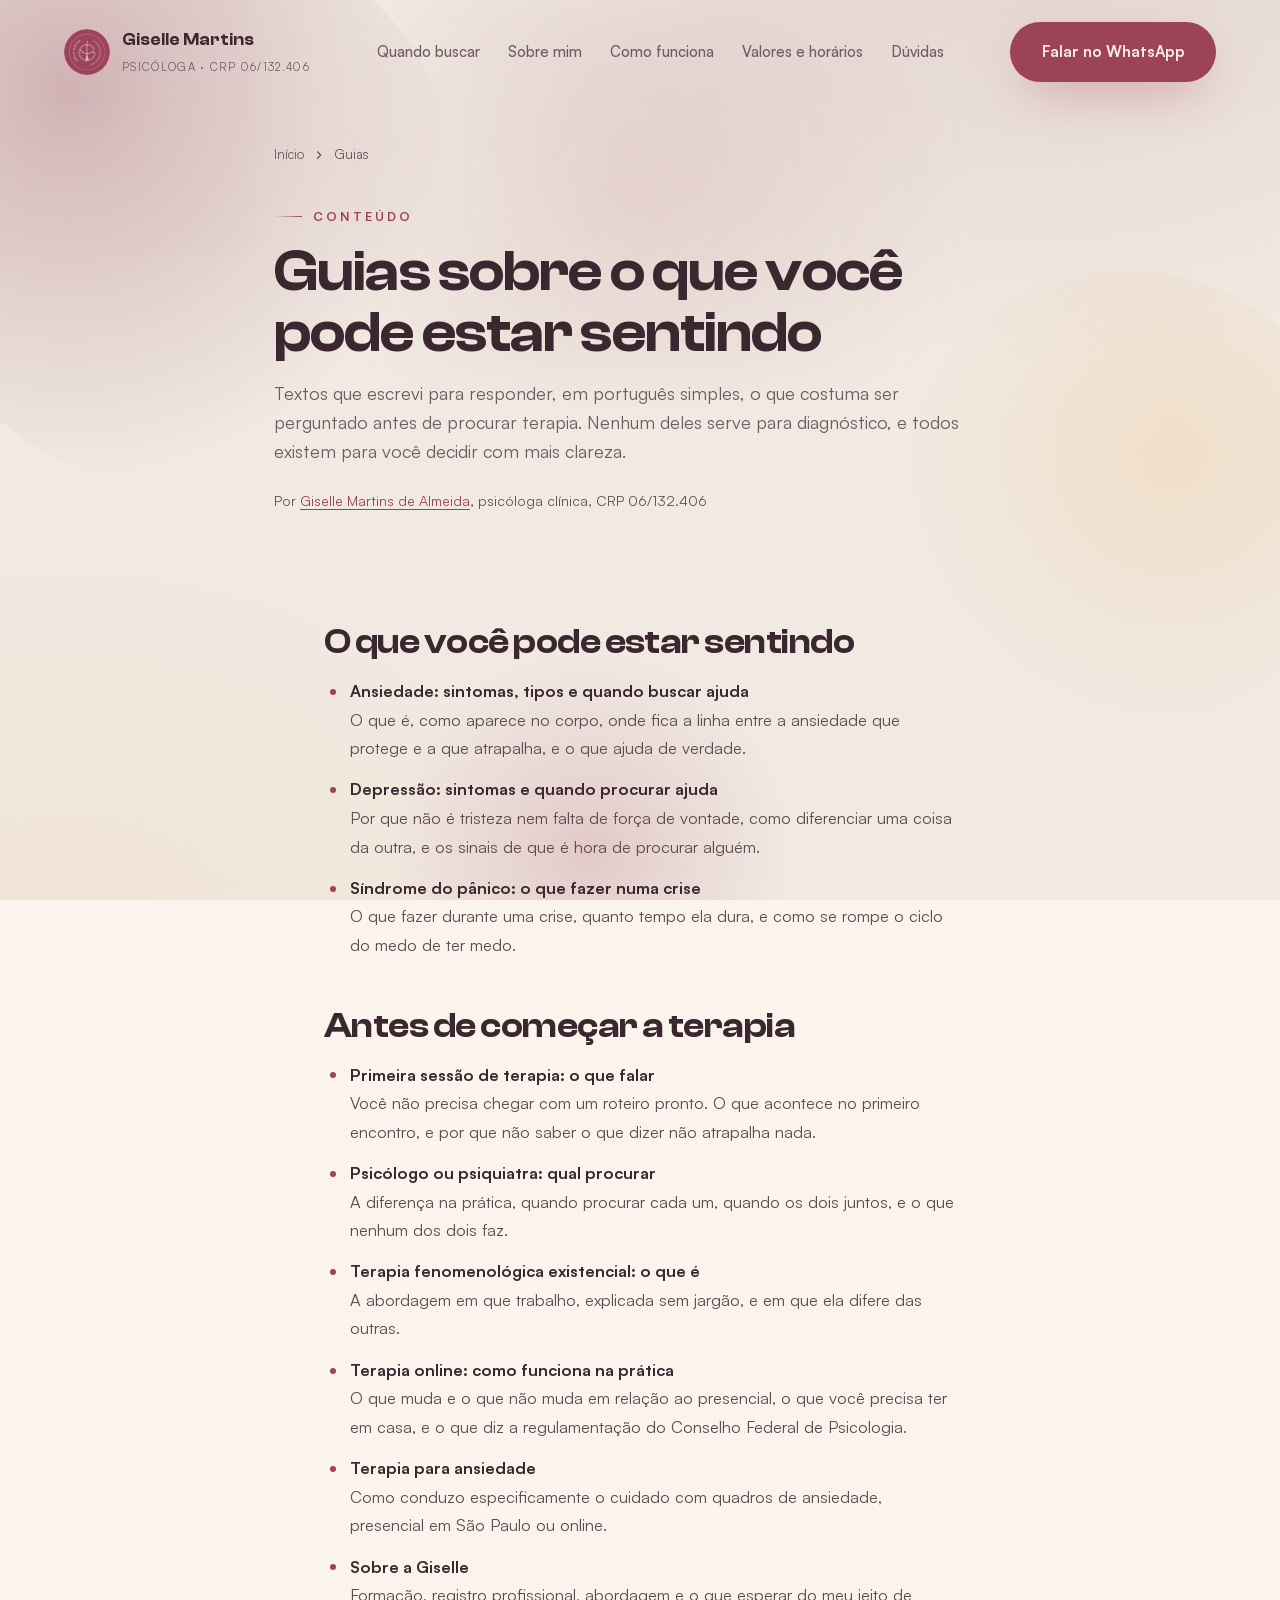
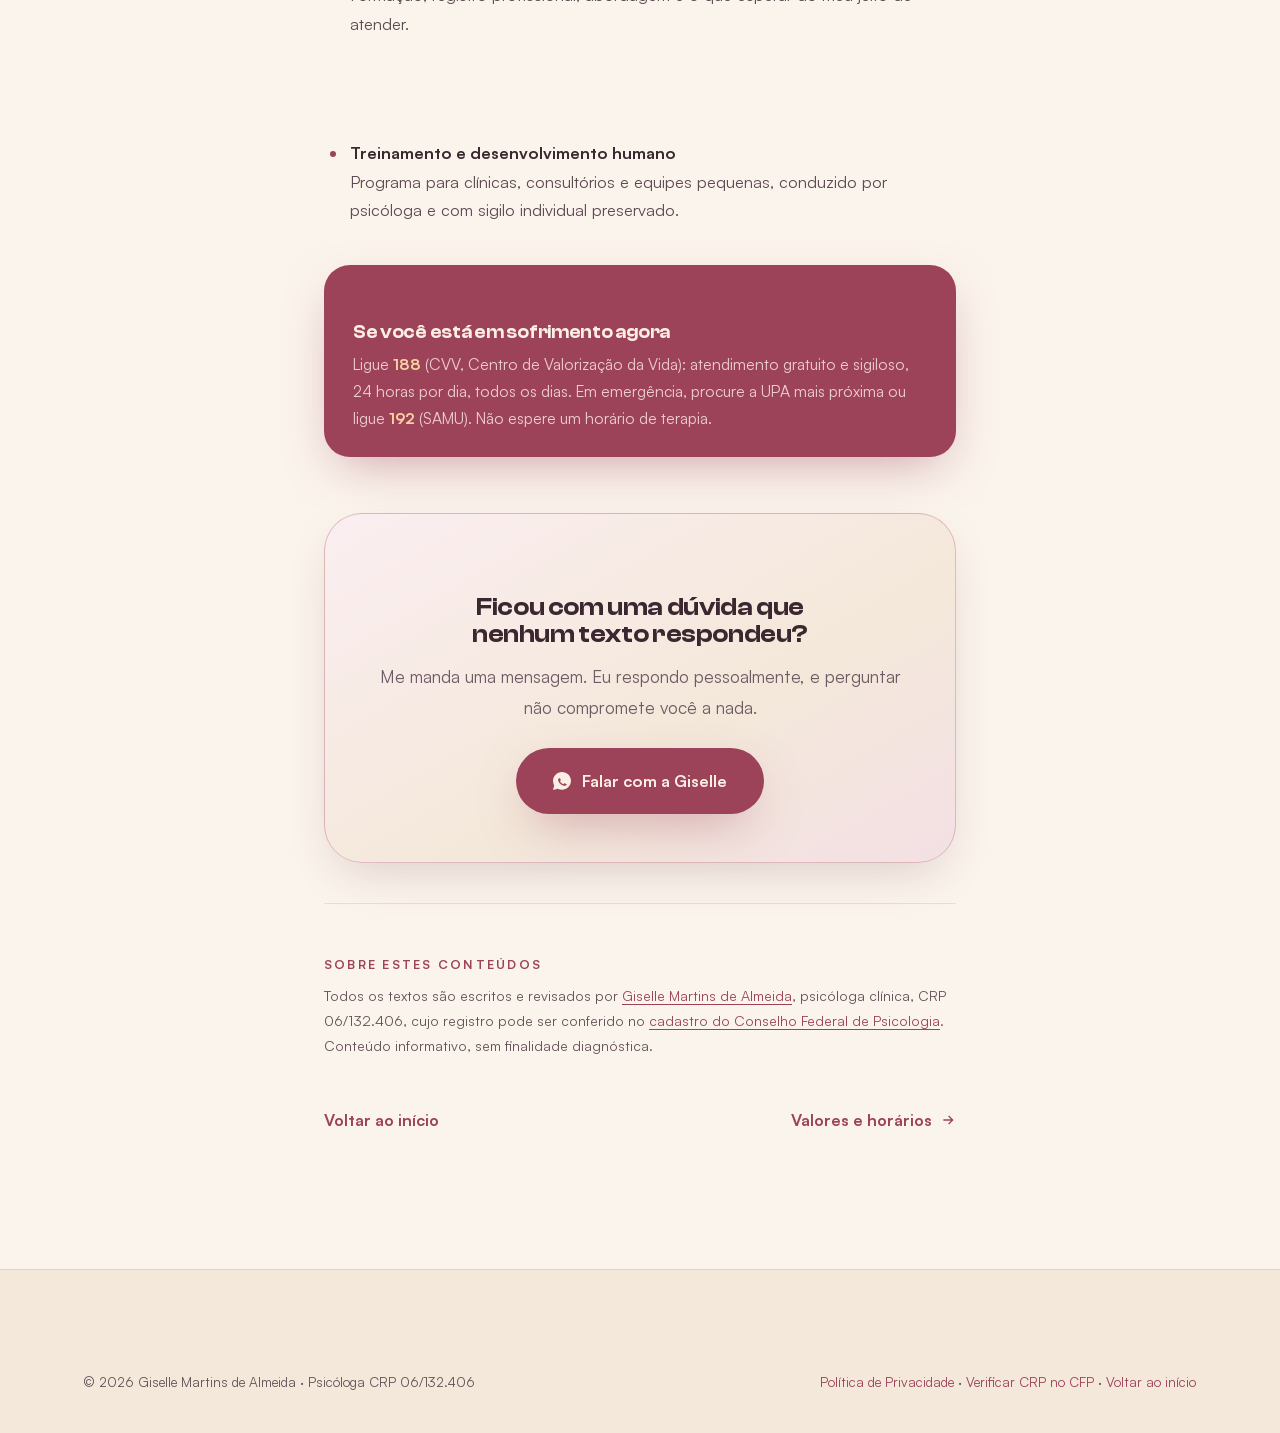
==== commit c88126fc: "Embute o CSS no HTML e tira a ultima requisicao do caminho critico O main.css era o unico recurso qu" ====
--- a/artigos/index.html
+++ b/artigos/index.html
@@ -50,8 +50,783 @@
 
   <link rel="preload" href="../assets/fonts/clash-display-600.woff2" as="font" type="font/woff2" crossorigin />
   <link rel="preload" href="../assets/fonts/satoshi-400.woff2" as="font" type="font/woff2" crossorigin />
-  <link rel="stylesheet" href="../assets/css/main.css" />
-  <link rel="stylesheet" href="../assets/css/article.css" />
+  <!-- css:inline: main.css,article.css --><style>
+@font-face {
+  font-family: 'Clash Display';
+  src: url('/assets/fonts/clash-display-500.woff2') format('woff2');
+  font-weight: 500; font-style: normal; font-display: swap;
+}
+@font-face {
+  font-family: 'Clash Display';
+  src: url('/assets/fonts/clash-display-600.woff2') format('woff2');
+  font-weight: 600; font-style: normal; font-display: swap;
+}
+@font-face {
+  font-family: 'Satoshi';
+  src: url('/assets/fonts/satoshi-400.woff2') format('woff2');
+  font-weight: 400; font-style: normal; font-display: swap;
+}
+@font-face {
+  font-family: 'Satoshi';
+  src: url('/assets/fonts/satoshi-500.woff2') format('woff2');
+  font-weight: 500; font-style: normal; font-display: swap;
+}
+@font-face {
+  font-family: 'Satoshi';
+  src: url('/assets/fonts/satoshi-700.woff2') format('woff2');
+  font-weight: 700; font-style: normal; font-display: swap;
+}
+:root {
+  --wine: #9c4359;
+  --wine-700: #883a4d;
+  --wine-800: #6f2f40;
+  --wine-900: #561f30;
+  --wine-soft: #b65f74;
+  --mauve: #bc8693;
+  --mauve-200: #e3c8cf;
+  --gold: #f7d2a3;
+  --gold-deep: #e7b681;
+  --cream: #fbf4ec;
+  --cream-2: #f4e8da;
+  --ivory: #fffdfa;
+  --sand: #efe2d2;
+  --ink: #3a2730;
+  --ink-2: #5e4a52;
+  --txt: #5e4a52;
+  --txt-strong: #3a2730;
+  --txt-soft: #6f5b63;
+  --txt-faint: #655259;
+  --on-wine: #fbeee4;
+  --on-wine-soft: #ecccd2;
+  --on-wine-faint: #cfa6af;
+  --glass: rgba(255, 255, 255, 0.55);
+  --glass-strong: rgba(255, 255, 255, 0.8);
+  --card: var(--ivory);
+  --line: rgba(156, 67, 89, 0.14);
+  --line-strong: rgba(156, 67, 89, 0.3);
+  --w-glass: rgba(255, 255, 255, 0.08);
+  --w-glass-strong: rgba(255, 255, 255, 0.14);
+  --w-line: rgba(255, 255, 255, 0.18);
+  --w-line-strong: rgba(247, 210, 163, 0.45);
+  --glass-border: var(--line);
+  --glass-border-strong: var(--line-strong);
+  --grad-wine: linear-gradient(135deg, #b65f74 0%, #9c4359 52%, #6f2f40 100%);
+  --grad-gold: linear-gradient(135deg, #fbe0bd, #f7d2a3 50%, #e7b681 100%);
+  --grad-text: linear-gradient(120deg, #fbe6cc 0%, #f7d2a3 50%, #e7b681 100%);
+  --shadow-sm: 0 2px 12px rgba(86, 31, 48, 0.08);
+  --shadow-md: 0 18px 50px -16px rgba(86, 31, 48, 0.22);
+  --shadow-lg: 0 40px 90px -24px rgba(86, 31, 48, 0.32);
+  --glow-wine: 0 18px 50px -16px rgba(156, 67, 89, 0.5);
+  --maxw: 1240px;
+  --pad: clamp(1.25rem, 5vw, 6rem);
+  --radius: 26px;
+  --radius-lg: 38px;
+  --radius-sm: 14px;
+  --sec-top: clamp(3.5rem, 7vw, 6.5rem);
+  --sec-bottom: clamp(4.25rem, 8.5vw, 8rem);
+  --bar-h: 5.25rem;
+  --z-float: 700;
+  --z-bar: 750;
+  --z-menu: 790;
+  --z-nav: 800;
+  --ease: cubic-bezier(0.22, 1, 0.36, 1);
+  --ease-out: cubic-bezier(0.3, 0, 0.2, 1);
+  --t-hover: 160ms;
+  --t-state: 240ms;
+  --ease-soft: cubic-bezier(0.16, 1, 0.3, 1);
+  --font-display: 'Clash Display', 'Satoshi', system-ui, sans-serif;
+  --font-body: 'Satoshi', system-ui, -apple-system, sans-serif;
+}
+*, *::before, *::after { box-sizing: border-box; margin: 0; padding: 0; }
+html { -webkit-text-size-adjust: 100%; }
+:target, section[id], main[id] { scroll-margin-top: 88px; }
+body {
+  font-family: var(--font-body);
+  background: var(--cream);
+  color: var(--txt);
+  line-height: 1.65;
+  font-weight: 400;
+  overflow-x: hidden;
+  -webkit-font-smoothing: antialiased;
+  text-rendering: optimizeLegibility;
+  position: relative;
+}
+img { max-width: 100%; display: block; height: auto; }
+a { color: inherit; text-decoration: none; }
+ul { list-style: none; }
+button { font-family: inherit; cursor: pointer; }
+::selection { background: rgba(188, 134, 147, 0.4); color: var(--wine-900); }
+.wrap { width: 100%; max-width: var(--maxw); margin-inline: auto; padding-inline: var(--pad); }
+section { position: relative; }
+.skip-link {
+  position: absolute; left: 1rem; top: -100px; z-index: 1000;
+  padding: .8rem 1.3rem; border-radius: 100px;
+  background: var(--wine); color: var(--on-wine); font-weight: 600; font-size: .9rem;
+  transition: top .25s var(--ease);
+}
+.skip-link:focus-visible { top: 1rem; }
+h1, h2, h3, h4 {
+  font-family: var(--font-display); font-weight: 600; line-height: 1.05;
+  letter-spacing: -0.015em; color: var(--txt-strong);
+  text-wrap: balance;
+}
+p { text-wrap: pretty; }
+.eyebrow {
+  font-family: var(--font-body); font-size: 0.78rem; font-weight: 600;
+  letter-spacing: 0.24em; text-transform: uppercase; color: var(--wine);
+  display: inline-flex; align-items: center; gap: 0.7rem;
+}
+.eyebrow::before { content: ''; width: 28px; height: 1px; background: linear-gradient(90deg, transparent, var(--wine)); }
+.display-1 { font-size: clamp(2.6rem, 7.5vw, 5.6rem); font-weight: 600; letter-spacing: -0.035em; line-height: 1.02; }
+.display-2 { font-size: clamp(2rem, 4.4vw, 3.4rem); letter-spacing: -0.025em; line-height: 1.08; }
+.lead { font-size: clamp(1.02rem, 1.35vw, 1.2rem); color: var(--txt-soft); font-weight: 400; max-width: 58ch; line-height: 1.62; }
+.grad-text { background: var(--grad-text); -webkit-background-clip: text; background-clip: text; -webkit-text-fill-color: transparent; color: transparent; }
+.italic-serif { font-style: italic; }
+.section-head { max-width: 700px; margin-bottom: clamp(2.2rem, 4.5vw, 3.4rem); }
+.section-head h2 { margin: 1rem 0 .9rem; }
+.section-head .lead { max-width: 54ch; }
+.ambient {
+  position: fixed; inset: 0; z-index: -2; overflow: hidden; pointer-events: none;
+  transform: translateZ(0);
+  contain: paint;
+  background:
+    radial-gradient(1100px 760px at 80% -10%, rgba(188, 134, 147, 0.22), transparent 60%),
+    radial-gradient(900px 680px at 5% 105%, rgba(247, 210, 163, 0.2), transparent 60%),
+    var(--cream);
+}
+.orb { position: absolute; border-radius: 50%; opacity: 0.5; will-change: transform; }
+.orb--1 { width: 44vw; height: 44vw; left: -8vw; top: -6vw; background: radial-gradient(circle at 30% 30%, var(--mauve), transparent 70%); animation: drift1 24s var(--ease-soft) infinite alternate; }
+.orb--2 { width: 36vw; height: 36vw; right: -6vw; top: 30vh; background: radial-gradient(circle at 60% 40%, var(--gold), transparent 70%); opacity: 0.35; animation: drift2 28s var(--ease-soft) infinite alternate; }
+.orb--3 { width: 32vw; height: 32vw; left: 30vw; bottom: -12vw; background: radial-gradient(circle at 50% 50%, var(--wine-soft), transparent 70%); opacity: 0.22; animation: drift3 32s var(--ease-soft) infinite alternate; }
+@keyframes drift1 { to { transform: translate3d(8vw, 6vh, 0) scale(1.12); } }
+@keyframes drift2 { to { transform: translate3d(-7vw, -5vh, 0) scale(1.1); } }
+@keyframes drift3 { to { transform: translate3d(5vw, -8vh, 0) scale(1.18); } }
+.grain {
+  position: fixed; inset: 0; z-index: -1; pointer-events: none; opacity: 0.04;
+  transform: translateZ(0);
+  background-image: url("data:image/svg+xml,%3Csvg viewBox='0 0 200 200' xmlns='http://www.w3.org/2000/svg'%3E%3Cfilter id='n'%3E%3CfeTurbulence type='fractalNoise' baseFrequency='0.85' numOctaves='3' stitchTiles='stitch'/%3E%3C/filter%3E%3Crect width='100%25' height='100%25' filter='url(/assets/css/%23n)'/%3E%3C/svg%3E");
+}
+.nav {
+  position: fixed; top: 0; left: 0; right: 0; z-index: 800;
+  transform: translateZ(0);
+  display: flex; align-items: center; justify-content: space-between;
+  padding: 1.4rem var(--pad);
+  transition: padding var(--t-state) var(--ease-out), background var(--t-state), border-color var(--t-state), box-shadow var(--t-state);
+  border-bottom: 1px solid transparent;
+}
+.nav.scrolled {
+  padding-block: 0.8rem;
+  background: rgba(251, 244, 236, 0.96);
+  border-bottom: 1px solid var(--line); box-shadow: var(--shadow-sm);
+}
+.brand { display: flex; align-items: center; gap: 0.75rem; }
+.brand__logo { width: 46px; height: 46px; border-radius: 50%; object-fit: cover; box-shadow: var(--glow-wine); }
+.brand__name { font-family: var(--font-display); font-weight: 600; font-size: 1.05rem; line-height: 1.05; color: var(--txt-strong); transition: color var(--t-state); }
+.brand__crp { font-size: 0.64rem; letter-spacing: 0.18em; color: var(--txt-soft); text-transform: uppercase; transition: color var(--t-state); }
+.nav__links { display: flex; align-items: center; gap: 0.35rem; }
+.nav__link { position: relative; padding: 0.6rem 1rem; font-size: 0.92rem; font-weight: 500; color: var(--txt-soft); transition: color .35s; }
+.nav__link::after { content: ''; position: absolute; left: 1rem; right: 1rem; bottom: 0.35rem; height: 1px; background: var(--wine); transform: scaleX(0); transform-origin: left; transition: transform var(--t-state) var(--ease-out); }
+.nav__link:hover { color: var(--wine); }
+.nav__link:hover::after { transform: scaleX(1); }
+.nav__cta { display: inline-flex; }
+.nav__burger { display: none; flex-direction: column; gap: 5px; background: none; border: 0; padding: 8px; }
+.nav__burger span { width: 24px; height: 2px; background: var(--wine); border-radius: 2px; transition: var(--t-state) var(--ease-out); }
+.mobile-menu {
+  position: fixed; inset: 0; z-index: 790;
+  background: rgba(111, 47, 64, 0.985);
+  display: flex; flex-direction: column; justify-content: center; align-items: center; gap: 0.5rem;
+  opacity: 0; visibility: hidden; transition: opacity var(--t-state) var(--ease-out), visibility var(--t-state);
+}
+.mobile-menu.open { opacity: 1; visibility: visible; }
+.mobile-menu a { font-family: var(--font-display); font-size: clamp(1.6rem, 6.2vw, 2.2rem); color: var(--on-wine); padding: 0.35rem; transition: color .3s; }
+.mobile-menu a:hover { color: var(--gold); }
+.mobile-menu__cta {
+  margin-top: 1.2rem; padding: .85rem 1.8rem !important; border-radius: 100px;
+  background: var(--gold); color: var(--wine-900) !important;
+  font-size: 1.15rem !important; font-weight: 600;
+}
+body.menu-open { overflow: hidden; }
+.btn {
+  position: relative; display: inline-flex; align-items: center; gap: 0.65rem;
+  padding: 1rem 1.9rem; border-radius: 100px; font-weight: 600; font-size: 0.96rem;
+  border: 1px solid transparent; overflow: hidden; isolation: isolate;
+  transition: transform var(--t-hover) var(--ease-out), box-shadow var(--t-hover) var(--ease-out), color var(--t-hover) var(--ease-out), background var(--t-hover) var(--ease-out), border-color var(--t-hover) var(--ease-out);
+}
+.btn svg { width: 18px; height: 18px; }
+.btn--primary { background: var(--wine); color: var(--on-wine); box-shadow: var(--glow-wine); }
+.btn--primary::before { content: ''; position: absolute; inset: 0; z-index: -1; background: var(--grad-wine); opacity: 0; transition: opacity var(--t-hover) var(--ease-out); }
+.btn--primary:hover { transform: translateY(-3px); box-shadow: 0 22px 50px -14px rgba(156,67,89,0.65); }
+.btn--primary:hover::before { opacity: 1; }
+.btn:active { transform: translateY(0) scale(.985); transition-duration: .08s; }
+.btn--ghost { background: transparent; color: var(--wine); border-color: var(--line-strong); }
+.btn--ghost:hover { border-color: var(--wine); background: rgba(156,67,89,0.06); transform: translateY(-3px); }
+.btn--lg { padding: 1.15rem 2.3rem; font-size: 1.02rem; }
+.link-arrow { display: inline-flex; align-items: center; gap: 0.5rem; color: var(--wine); font-weight: 600; }
+.link-arrow svg { width: 16px; transition: transform .35s var(--ease); }
+.link-arrow:hover svg { transform: translateX(5px); }
+.hero {
+  min-height: 100svh; display: flex; align-items: center;
+  padding-top: 6.5rem; padding-bottom: 2.5rem; overflow: hidden;
+  background: linear-gradient(180deg, #fdf8f2 0%, var(--cream) 55%, #f6ebdf 100%);
+  color: var(--ink);
+}
+.hero::before {
+  content: ''; position: absolute; right: -8%; top: 50%; translate: 0 -50%;
+  width: 60vw; height: 60vw; max-width: 760px; max-height: 760px; z-index: 0; opacity: 0.05;
+  background: url('/assets/img/gm-simbolo-wine.png') center/contain no-repeat;
+}
+.hero::after {
+  content: ''; position: absolute; inset: 0; z-index: 0; pointer-events: none;
+  background: radial-gradient(900px 520px at 72% -5%, rgba(188,134,147,0.22), transparent 60%);
+}
+.hero h1, .hero h2 { color: var(--ink); }
+.hero .grad-text { display: inline-block; padding-right: 0.14em; margin-right: -0.06em; background: linear-gradient(120deg, var(--wine), var(--mauve)); -webkit-background-clip: text; background-clip: text; -webkit-text-fill-color: transparent; color: transparent; }
+.hero .lead { color: var(--txt-soft); }
+.hero__grid { position: relative; z-index: 2; display: grid; grid-template-columns: 1.1fr 0.9fr; gap: clamp(2rem, 4.5vw, 4.5rem); align-items: center; width: 100%; }
+.hero__content { position: relative; z-index: 2; }
+.hero h1 { margin: 0.7rem 0 0.9rem; font-size: clamp(2.05rem, 3.9vw, 3.35rem); letter-spacing: -0.03em; line-height: 1.04; }
+.hero .lead { font-size: clamp(1rem, 1.2vw, 1.1rem); max-width: 50ch; }
+.hero .lead b { display: block; margin-top: .7rem; color: var(--txt-strong); font-weight: 500; }
+.hero h1 .line { display: block; overflow: hidden; padding-bottom: 0.08em; }
+.hero h1 .line > span { display: block; transform: translateY(110%); animation: heroLine 1.1s var(--ease) forwards; }
+.hero h1 .line:nth-child(2) > span { animation-delay: .12s; }
+.hero h1 .line:nth-child(3) > span { animation-delay: .24s; }
+@keyframes heroLine { to { transform: translateY(0); } }
+.hero__intro { opacity: 0; animation: fadeUp 1s var(--ease) .5s forwards; }
+.hero__actions { display: flex; flex-wrap: wrap; gap: .8rem; margin-top: 1.2rem; opacity: 0; animation: fadeUp 1s var(--ease) .65s forwards; }
+.hero__micro { margin-top: .75rem; font-size: .82rem; line-height: 1.55; color: var(--txt-soft); opacity: 0; animation: fadeUp 1s var(--ease) .8s forwards; }
+.hero__id { display: none; align-items: center; gap: .8rem; opacity: 0; animation: fadeUp 1s var(--ease) .35s forwards; }
+.hero__id img { width: 58px; height: 58px; border-radius: 50%; object-fit: cover; object-position: center 18%; border: 2px solid var(--ivory); box-shadow: var(--shadow-md); flex-shrink: 0; }
+.hero__id b { display: block; font-family: var(--font-display); font-size: 1.05rem; font-weight: 600; color: var(--txt-strong); line-height: 1.2; }
+.hero__id span { font-size: .78rem; letter-spacing: .1em; text-transform: uppercase; color: var(--wine); }
+@keyframes fadeUp { from { opacity: 0; transform: translateY(24px); } to { opacity: 1; transform: none; } }
+.hero__portrait { position: relative; z-index: 1; opacity: 0; animation: fadeUp 1.2s var(--ease) .4s forwards; }
+.portrait-card {
+  position: relative; border-radius: var(--radius-lg); overflow: hidden;
+  border: 1px solid var(--line-strong); box-shadow: var(--shadow-lg);
+  background: var(--ivory); animation: floaty 7s var(--ease-soft) infinite alternate;
+}
+.portrait-card img { width: 100%; aspect-ratio: 4/5; object-fit: cover; object-position: center 18%; }
+.portrait-card::after { content: ''; position: absolute; inset: 0; background: linear-gradient(180deg, rgba(86,31,48,0.05) 0%, transparent 32%, transparent 56%, rgba(86,31,48,0.62)); }
+.portrait-badge {
+  position: absolute; right: 1rem; bottom: 1rem; z-index: 4;
+  display: flex; align-items: center; gap: 0.6rem; padding: 0.65rem 0.95rem; border-radius: 100px;
+  background: rgba(255,255,255,0.94); border: 1px solid rgba(255,255,255,0.6); max-width: calc(100% - 2rem); box-shadow: var(--shadow-sm);
+}
+.portrait-badge i { width: 9px; height: 9px; border-radius: 50%; background: #3fae6b; box-shadow: 0 0 12px #6fd49a; flex-shrink: 0; animation: pulse 2s infinite; }
+.portrait-badge span { font-size: 0.78rem; color: var(--wine-900); font-weight: 500; line-height: 1.25; }
+@keyframes pulse { 0%,100%{opacity:1;} 50%{opacity:.35;} }
+@keyframes floaty { to { transform: translateY(-12px); } }
+.hero__chip {
+  position: absolute; z-index: 4; padding: 0.6rem 0.95rem; border-radius: 14px;
+  background: rgba(255,255,255,0.93);
+  border: 1px solid var(--line-strong); font-size: 0.8rem; color: var(--ink); box-shadow: var(--shadow-md); white-space: nowrap;
+}
+.hero__chip--2 { top: 1rem; right: 1rem; left: auto; bottom: auto; animation: floaty 6s var(--ease-soft) .6s infinite alternate-reverse; }
+.hero__chip b { color: var(--wine); }
+.scroll-hint { position: absolute; left: 50%; bottom: 2rem; translate: -50% 0; z-index: 3; display: flex; flex-direction: column; align-items: center; gap: 0.6rem; font-size: 0.68rem; letter-spacing: 0.3em; text-transform: uppercase; color: var(--txt-faint); opacity: 0; animation: fadeUp 1s 1.1s forwards; }
+.scroll-hint i { width: 1px; height: 46px; background: linear-gradient(var(--wine), transparent); position: relative; overflow: hidden; }
+.scroll-hint i::after { content:''; position:absolute; top:-50%; left:0; width:100%; height:50%; background:var(--wine); animation: scrollDot 1.8s var(--ease) infinite; }
+@keyframes scrollDot { to { top: 100%; } }
+.reveal { opacity: 0; transform: translateY(40px); transition: opacity 1s var(--ease), transform 1s var(--ease); }
+.reveal.in { opacity: 1; transform: none; }
+.reveal[data-delay="1"] { transition-delay: .1s; }
+.reveal[data-delay="2"] { transition-delay: .2s; }
+.reveal[data-delay="3"] { transition-delay: .3s; }
+.reveal[data-delay="4"] { transition-delay: .4s; }
+.section-pad { padding-block: var(--sec-top) var(--sec-bottom); }
+.section--tint {
+  background: linear-gradient(180deg, transparent, rgba(239,226,210,.55) 12%, rgba(239,226,210,.55) 88%, transparent);
+}
+.about__grid { display: grid; grid-template-columns: 0.9fr 1.1fr; gap: clamp(2.5rem, 6vw, 5.5rem); align-items: center; }
+.about__media { position: relative; }
+.about__photo { border-radius: var(--radius-lg); overflow: hidden; border: 1px solid var(--line); box-shadow: var(--shadow-lg); }
+.about__photo img { width: 100%; aspect-ratio: 4/5; object-fit: cover; transition: transform 1.2s var(--ease); }
+.about__media:hover .about__photo img { transform: scale(1.05); }
+.about__quote {
+  position: absolute; right: -1.5rem; bottom: -1.5rem; max-width: 280px; padding: 1.4rem 1.6rem; border-radius: 22px;
+  background: var(--wine); color: var(--on-wine); box-shadow: var(--glow-wine);
+}
+.about__quote p { font-family: var(--font-display); font-style: italic; font-size: 1rem; color: var(--on-wine); line-height: 1.4; }
+.about__quote cite { display: block; margin-top: 0.7rem; font-size: 0.78rem; color: var(--gold); font-style: normal; }
+.about__text p { color: var(--txt); margin-bottom: 1.2rem; }
+.about__text p strong { color: var(--txt-strong); font-weight: 600; }
+.credentials { display: grid; gap: 0.2rem; margin: 2rem 0; }
+.credential { display: flex; gap: 0.9rem; align-items: flex-start; padding: 0.9rem 0; border-top: 1px solid var(--line); }
+.credential svg { width: 22px; height: 22px; color: var(--wine); flex-shrink: 0; margin-top: 2px; }
+.credential b { color: var(--txt-strong); font-weight: 600; display: block; }
+.credential span { font-size: 0.88rem; color: var(--txt-faint); }
+.space-text .lead { margin-bottom: 1.6rem; }
+.space-gallery { display: grid; grid-template-columns: 1fr 1fr; grid-template-rows: auto auto; gap: 1rem; width: 100%; max-width: 500px; margin-inline: auto; }
+.space-gallery figure { border-radius: var(--radius); overflow: hidden; border: 1px solid var(--line); box-shadow: var(--shadow-md); }
+.space-gallery figure img { width: 100%; height: 100%; object-fit: cover; transition: transform 1s var(--ease); }
+.space-gallery figure:hover img { transform: scale(1.06); }
+.space-gallery .g-main { grid-column: 1 / -1; aspect-ratio: 16/10; }
+.space-gallery .g-a, .space-gallery .g-b { aspect-ratio: 1/1; }
+.cta {
+  position: relative; border-radius: var(--radius-lg); overflow: hidden;
+  padding: clamp(3.2rem, 7vw, 5.8rem) clamp(1.5rem, 6vw, 5rem); text-align: center;
+  background: var(--grad-wine);
+  box-shadow: 0 40px 90px -30px rgba(86, 31, 48, 0.55);
+}
+.cta::before { content: ''; position: absolute; right: -6%; top: -40%; width: 55%; height: 180%; z-index: 0; opacity: 0.09; background: url('/assets/img/gm-simbolo-branco.webp') center/contain no-repeat; }
+.cta::after { content: ''; position: absolute; inset: 0; z-index: 0; pointer-events: none; background: radial-gradient(760px circle at 50% -25%, rgba(247,210,163,0.22), transparent 62%); }
+.cta > * { position: relative; z-index: 1; }
+.cta h2 { margin-bottom: 1.2rem; color: var(--on-wine); }
+.cta .eyebrow { justify-content: center; color: var(--gold); }
+.cta .eyebrow::before { background: linear-gradient(90deg, transparent, var(--gold)); }
+.cta .lead { margin: 0 auto; color: var(--on-wine-soft); }
+.cta__actions { display: flex; gap: .9rem; justify-content: center; flex-wrap: wrap; }
+.cta .hero__micro { color: var(--on-wine-faint); animation: none; opacity: 1; }
+.cta .btn--primary { background: var(--grad-gold); color: var(--wine-900); box-shadow: 0 18px 44px -14px rgba(0,0,0,.45); }
+.cta .btn--primary::before { display: none; }
+.cta .btn--primary:hover { box-shadow: 0 24px 54px -14px rgba(0,0,0,.55); }
+.cta .btn--ghost { background: rgba(255,255,255,0.08); color: var(--on-wine); border-color: var(--w-line); }
+.cta .btn--ghost:hover { background: rgba(255,255,255,0.16); border-color: var(--w-line-strong); }
+.footer { background: var(--cream-2); color: var(--txt-soft); border-top: 1px solid var(--line); padding-top: clamp(3rem, 6vw, 4.5rem); padding-bottom: 2.5rem; }
+.footer__grid { display: grid; grid-template-columns: 1.6fr 1fr 1.1fr; gap: 2rem clamp(2rem, 5vw, 4rem); margin-bottom: 2.5rem; }
+.footer .brand__name { color: var(--txt-strong); }
+.footer .brand__crp { color: var(--txt-faint); }
+.footer__brand p { color: var(--txt-soft); max-width: 34ch; margin-top: 1rem; font-size: 0.92rem; }
+.footer h4, .footer__col h2 { font-size: 0.8rem; letter-spacing: 0.2em; text-transform: uppercase; color: var(--wine); margin-bottom: 1.1rem; font-family: var(--font-body); font-weight: 600; line-height: 1.4; }
+.footer__col a, .footer__col p { display: block; color: var(--txt-soft); padding: 0.35rem 0; font-size: 0.95rem; transition: color .3s; }
+.footer__col a:hover { color: var(--wine); }
+.socials { display: flex; gap: 0.7rem; margin-top: 1.4rem; }
+.socials a { width: 42px; height: 42px; border-radius: 12px; display: grid; place-items: center; background: var(--ivory); border: 1px solid var(--line); color: var(--wine); transition: var(--t-hover) var(--ease-out); }
+.socials a:hover { background: var(--wine); border-color: var(--wine); color: var(--ivory); transform: translateY(-3px); }
+.socials svg { width: 18px; height: 18px; }
+.footer__bottom { display: flex; justify-content: space-between; align-items: center; gap: 1rem; flex-wrap: wrap; padding-top: 1.8rem; border-top: 1px solid var(--line); }
+.footer__bottom p { font-size: 0.84rem; color: var(--txt-faint); }
+.footer__bottom a { color: var(--wine); }
+.wa-float { position: fixed; right: 1.5rem; bottom: calc(1.5rem + env(safe-area-inset-bottom)); z-index: 700; width: 60px; height: 60px; border-radius: 50%; display: grid; place-items: center; background: #25D366; box-shadow: 0 12px 30px -8px rgba(37,211,102,0.6); transition: transform var(--t-hover) var(--ease-out); }
+.wa-float::before { content:''; position:absolute; inset:0; border-radius:50%; border:2px solid #25D366; animation: pulseRing 2.4s infinite; }
+.wa-float:hover { transform: scale(1.08); }
+.wa-float svg { width: 32px; height: 32px; fill: #fff; }
+@keyframes pulseRing { 0%{transform:scale(1);opacity:.7;} 100%{transform:scale(1.7);opacity:0;} }
+.mobile-cta {
+  position: fixed; left: 0; right: 0; bottom: 0; z-index: 750; display: none;
+  padding: .65rem 1rem calc(.65rem + env(safe-area-inset-bottom));
+  background: rgba(251, 244, 236, 0.97);
+  border-top: 1px solid var(--line); box-shadow: 0 -8px 30px -18px rgba(86, 31, 48, 0.4);
+}
+.mobile-cta .btn { width: 100%; justify-content: center; min-height: 52px; }
+@media (prefers-reduced-motion: reduce) {
+  *, *::before, *::after { animation-duration: .001ms !important; animation-iteration-count: 1 !important; transition-duration: .001ms !important; scroll-behavior: auto !important; }
+  .orb { animation: none; }
+}
+:focus-visible { outline: 2px solid var(--wine); outline-offset: 3px; border-radius: 4px; }
+.mobile-cta a:focus-visible { outline-offset: -3px; }
+.hero__assur { display: flex; flex-wrap: wrap; gap: 0.5rem; margin: 0.8rem 0; opacity: 0; animation: fadeUp 1s var(--ease) .75s forwards; }
+.hero__assur span { display: inline-flex; align-items: center; gap: 0.4rem; padding: 0.4rem 0.82rem; border-radius: 100px; background: rgba(255,255,255,0.6); border: 1px solid var(--line); font-size: 0.8rem; color: var(--ink); }
+.hero__assur svg { width: 15px; height: 15px; color: var(--wine); flex-shrink: 0; }
+.inline-cta {
+  display: flex; align-items: center; justify-content: space-between; gap: 1.5rem; flex-wrap: wrap;
+  margin-top: clamp(2rem, 4vw, 3rem); padding: 1.5rem 1.8rem; border-radius: var(--radius);
+  background: var(--ivory); border: 1px solid var(--line-strong); box-shadow: var(--shadow-sm);
+}
+.inline-cta p { margin: 0; max-width: 48ch; color: var(--txt-strong); font-weight: 500; font-size: 1.02rem; }
+.inline-cta .btn { flex-shrink: 0; }
+.inline-cta svg { width: 18px; height: 18px; }
+.practical { gap: 0.2rem clamp(1.5rem, 4vw, 3.5rem); }
+.proof-bar { border-block: 1px solid var(--line); background: rgba(255,255,255,.45); }
+.proof-bar .wrap { display: grid; grid-template-columns: repeat(4, minmax(0, 1fr)); gap: 1rem clamp(1.5rem, 4vw, 3.5rem); padding-block: clamp(1.5rem, 3vw, 2.2rem); }
+.proof {
+  display: grid; grid-template-columns: 22px 1fr; gap: 0 .8rem; align-items: center;
+  font-size: .88rem; color: var(--txt-soft); line-height: 1.4;
+}
+.proof svg { width: 22px; height: 22px; color: var(--wine); }
+.proof b { display: block; color: var(--txt-strong); font-weight: 600; font-size: .93rem; }
+.proof a { color: var(--wine); text-decoration: underline; text-underline-offset: 3px; }
+.needs { display: grid; grid-template-columns: repeat(2, minmax(0, 1fr)); gap: .2rem clamp(2rem, 5vw, 4rem); }
+.need {
+  display: grid; grid-template-columns: 42px 1fr; gap: 0 1rem; align-items: start;
+  padding: 1.3rem 0; border-top: 1px solid var(--line);
+  transition: border-color var(--t-state) var(--ease-out);
+}
+.need:hover { border-color: var(--line-strong); }
+.need__icon {
+  grid-row: span 2; width: 42px; height: 42px; border-radius: 12px;
+  display: grid; place-items: center; color: var(--wine);
+  background: linear-gradient(140deg, rgba(156,67,89,0.09), rgba(247,210,163,0.2));
+  transition: background var(--t-state) var(--ease-out), color var(--t-state) var(--ease-out);
+}
+.need:hover .need__icon { background: var(--wine); color: var(--gold); }
+.need__icon svg { width: 21px; height: 21px; }
+.need h3 { font-size: 1.02rem; margin: .1rem 0 .3rem; color: var(--ink); letter-spacing: -.01em; }
+.need p { font-size: 0.9rem; color: var(--txt-soft); line-height: 1.55; }
+.needs-note { margin-top: 2.2rem; display: flex; flex-wrap: wrap; align-items: center; gap: 0.6rem 1.2rem; color: var(--txt-soft); font-size: .94rem; }
+.needs-note .reads { display: inline-flex; flex-wrap: wrap; gap: 0.4rem 1rem; }
+.needs-note .reads a { color: var(--wine); font-weight: 500; }
+.needs-note .reads a:hover { text-decoration: underline; }
+.steps { display: grid; gap: 0; }
+.step { position: relative; padding: 0 0 1.7rem 3.3rem; }
+.step::before {
+  content: ''; position: absolute; left: 19px; top: 40px; bottom: 0; width: 1px;
+  background: var(--line-strong);
+}
+.step:last-child::before { background: linear-gradient(180deg, var(--line-strong), transparent); }
+.step:last-child { padding-bottom: 0; }
+.step__n {
+  position: absolute; left: 0; top: 0; margin: 0;
+  font-family: var(--font-display); font-size: .95rem; font-weight: 600; color: var(--on-wine);
+  display: grid; place-items: center; width: 40px; height: 40px; border-radius: 50%;
+  background: var(--wine); border: 4px solid var(--cream); box-shadow: var(--glow-wine);
+}
+.step h3 { font-size: 1.08rem; margin-bottom: 0.4rem; color: var(--ink); letter-spacing: -.01em; }
+.step p { font-size: 0.94rem; color: var(--txt-soft); }
+@media (min-width: 860px) {
+  .steps--row { grid-template-columns: repeat(4, 1fr); gap: clamp(1.2rem, 2.5vw, 2rem); }
+  .steps--row .step { padding: 3.4rem 0 0; }
+  .steps--row .step::before {
+    left: 0; right: calc(-1 * clamp(1.2rem, 2.5vw, 2rem)); top: 20px;
+    bottom: auto; width: auto; height: 1px;
+    background: var(--line-strong);
+  }
+  .steps--row .step:last-child::before { right: 0; background: linear-gradient(90deg, var(--line-strong), transparent); }
+  .steps--row .step p { max-width: 34ch; }
+}
+.process-grid { display: grid; grid-template-columns: 1.05fr 0.95fr; gap: clamp(2rem, 5vw, 4rem); align-items: center; margin-top: clamp(2.5rem, 5vw, 4rem); }
+.trust { display: grid; grid-template-columns: repeat(2, minmax(0, 1fr)); gap: 0.2rem clamp(1.5rem, 4vw, 3.5rem); }
+.trust__item { display: grid; grid-template-columns: 24px 1fr; gap: 0 .85rem; align-items: start; padding: 1.05rem 0; border-top: 1px solid var(--line); }
+.trust__item svg { grid-row: span 2; width: 22px; height: 22px; color: var(--wine); margin-top: 3px; }
+.trust__item b { color: var(--txt-strong); font-weight: 600; display: block; margin-bottom: .12rem; }
+.trust__item span { font-size: 0.89rem; color: var(--txt-soft); line-height: 1.55; }
+.trust__item--key { border-top-color: var(--line-strong); }
+.trust__item--key b { color: var(--wine); }
+.faq { display: grid; gap: 0.9rem; max-width: 840px; margin-inline: auto; }
+.faq details { background: var(--card); border: 1px solid var(--line); border-radius: 18px; padding: 0 1.5rem; box-shadow: var(--shadow-sm); transition: border-color var(--t-state) var(--ease-out), box-shadow var(--t-state) var(--ease-out); }
+.faq details[open] { border-color: var(--line-strong); box-shadow: var(--shadow-md); }
+.faq summary { list-style: none; cursor: pointer; padding: 1.25rem 0; font-family: var(--font-display); font-weight: 500; font-size: 1.08rem; color: var(--ink); display: flex; justify-content: space-between; gap: 1.2rem; align-items: center; }
+.faq summary::-webkit-details-marker { display: none; }
+.faq summary::after { content: '+'; font-family: var(--font-body); font-size: 1.6rem; line-height: 1; color: var(--wine); transition: transform var(--t-state) var(--ease-out); }
+.faq details[open] summary::after { transform: rotate(45deg); }
+.faq__a { padding: 0 0 1.4rem; color: var(--txt-soft); font-size: 0.98rem; line-height: 1.75; max-width: 64ch; }
+@media (hover: none) { .faq summary { cursor: pointer; } }
+@media (max-width: 1024px) {
+  .process-grid { grid-template-columns: 1fr; }
+  .trust { grid-template-columns: 1fr; }
+}
+.section-head--center { text-align: center; margin-inline: auto; }
+.section-head--center .eyebrow { justify-content: center; }
+.section-head--center .lead { margin-inline: auto; }
+.h-md { font-family: var(--font-display); font-size: clamp(1.6rem, 2.8vw, 2.1rem); letter-spacing: -.02em; line-height: 1.12; margin-bottom: .9rem; color: var(--txt-strong); }
+.link-inline { color: var(--wine); text-decoration: underline; text-underline-offset: 3px; text-decoration-thickness: 1px; }
+.link-inline:hover { text-decoration-thickness: 2px; }
+.space-text__note { margin-top: 1.4rem; padding-top: 1.1rem; border-top: 1px solid var(--line); font-size: .86rem; color: var(--txt-faint); letter-spacing: .02em; }
+.fibers {
+  position: absolute; inset: 0; z-index: 0; width: 100%; height: 100%;
+  pointer-events: none; opacity: 0;
+  transition: opacity 1.2s var(--ease);
+  mask-image: radial-gradient(120% 100% at 70% 40%, #000 25%, transparent 78%);
+}
+.fibers.on { opacity: .34; }
+@media (prefers-reduced-motion: reduce) { .fibers { display: none; } }
+.glow-card {
+  --edge-proximity: 0;
+  --cursor-angle: 45deg;
+  --edge-sens: 28;
+  position: relative; isolation: isolate;
+  transform: translate3d(0, 0, .01px);
+}
+.glow-card::after {
+  content: ''; position: absolute; inset: -1px; border-radius: inherit;
+  pointer-events: none; z-index: 2;
+  border: 1px solid transparent;
+  background:
+    conic-gradient(from 210deg, var(--wine), var(--gold-deep) 30%, var(--mauve) 55%, var(--wine) 80%, var(--wine))
+    border-box;
+  -webkit-mask:
+    linear-gradient(#000 0 0) padding-box exclude,
+    linear-gradient(#000 0 0) border-box;
+  mask:
+    linear-gradient(#000 0 0) padding-box,
+    linear-gradient(#000 0 0) border-box;
+  mask-composite: exclude;
+  -webkit-mask-composite: xor;
+  opacity: calc((var(--edge-proximity) - var(--edge-sens)) / (100 - var(--edge-sens)));
+  transition: opacity .3s ease-out;
+}
+.glow-card::before {
+  content: ''; position: absolute; inset: -14px; border-radius: inherit;
+  pointer-events: none; z-index: -1;
+  box-shadow: 0 0 24px 2px rgba(156, 67, 89, .28), 0 0 60px 6px rgba(231, 182, 129, .18);
+  -webkit-mask-image: conic-gradient(from var(--cursor-angle) at center, #000 3%, transparent 12%, transparent 88%, #000 97%);
+  mask-image: conic-gradient(from var(--cursor-angle) at center, #000 3%, transparent 12%, transparent 88%, #000 97%);
+  opacity: calc((var(--edge-proximity) - var(--edge-sens)) / (100 - var(--edge-sens)));
+  transition: opacity .35s ease-out;
+}
+@media (hover: none) { .glow-card::before, .glow-card::after { display: none; } }
+.dock {
+  position: fixed; left: 50%; bottom: 1.25rem; translate: -50% 0; z-index: var(--z-bar);
+  display: none; align-items: flex-end; gap: .45rem;
+  padding: .5rem .6rem; border-radius: 20px;
+  background: rgba(251, 244, 236, .92);
+  border: 1px solid var(--line-strong); box-shadow: var(--shadow-md);
+  opacity: 0; transform: translateY(14px); pointer-events: none;
+  transition: opacity var(--t-state) var(--ease-out), transform var(--t-state) var(--ease-out);
+}
+.dock.on { opacity: 1; transform: none; pointer-events: auto; }
+@media (min-width: 900px) and (hover: hover) { .dock { display: flex; } }
+.dock__item {
+  --s: 44px;
+  position: relative; flex: 0 0 auto;
+  width: var(--s); height: var(--s); border-radius: 13px;
+  display: grid; place-items: center;
+  background: var(--ivory); border: 1px solid var(--line); color: var(--wine);
+  transition: background .3s, color .3s, border-color .3s;
+}
+.dock__item svg { width: 45%; height: 45%; }
+.dock__item:hover { background: var(--wine); border-color: var(--wine); color: var(--gold); }
+.dock__item--cta { background: var(--wine); border-color: var(--wine); color: var(--on-wine); box-shadow: var(--glow-wine); }
+.dock__item--cta:hover { background: var(--wine-800); color: var(--gold); }
+.dock__item[aria-current="true"] { border-color: var(--wine); box-shadow: inset 0 0 0 1px var(--wine); }
+.dock__label {
+  position: absolute; bottom: calc(100% + 10px); left: 50%; translate: -50% 4px;
+  padding: .3rem .65rem; border-radius: 8px; white-space: nowrap;
+  background: var(--wine-900); color: var(--on-wine); font-size: .76rem; font-weight: 500;
+  opacity: 0; pointer-events: none; transition: opacity .2s, translate .2s var(--ease);
+}
+.dock__item:hover .dock__label, .dock__item:focus-visible .dock__label { opacity: 1; translate: -50% 0; }
+@media (prefers-reduced-motion: reduce) { .dock__item { --s: 44px !important; } }
+@media (min-width: 900px) and (hover: hover) { .wa-float { display: none; } }
+.hero__actions .btn--lg { padding-inline: 1.9rem; }
+@media (min-width: 1025px) { .hero__grid { grid-template-columns: 1.16fr 0.84fr; } }
+.hero::before { display: none; }
+.scroll-hint { display: none; }
+@media (min-width: 721px) {
+  .hero__assur { gap: .45rem; }
+  .hero__assur span { padding: .38rem .78rem; font-size: .79rem; }
+}
+@media (max-width: 720px) {
+  .hero__actions .btn--lg { padding: 1rem 1.2rem; font-size: .97rem; }
+  .cta__actions .btn--lg { padding: 1rem 1.2rem; font-size: .97rem; }
+}
+@media (max-width: 1024px) {
+  .hero__grid { grid-template-columns: 1fr; gap: 2.5rem; }
+  .hero__portrait { max-width: 400px; margin-inline: auto; }
+  .about__grid { grid-template-columns: 1fr; }
+  .about__media { max-width: 460px; margin-bottom: 1.5rem; }
+  .footer__grid { grid-template-columns: 1fr 1fr; }
+  .proof-bar .wrap { grid-template-columns: repeat(2, minmax(0, 1fr)); }
+}
+@media (max-width: 860px) {
+  .practical { grid-template-columns: repeat(2, minmax(0, 1fr)); }
+}
+@media (max-width: 720px) {
+  :root { --radius: 20px; --radius-lg: 26px; --radius-sm: 12px; }
+  .nav__burger.active span:nth-child(1) { transform: translateY(7px) rotate(45deg); }
+  .nav__burger.active span:nth-child(2) { opacity: 0; }
+  .nav__burger.active span:nth-child(3) { transform: translateY(-7px) rotate(-45deg); }
+  .footer__grid { grid-template-columns: 1fr; gap: 2.2rem; }
+  .about__quote { position: static; margin-top: 1rem; max-width: none; }
+  .scroll-hint { display: none; }
+  .mobile-menu { justify-content: flex-start; padding: 6rem 1.5rem 3rem; overflow-y: auto; }
+  .hero { padding-top: 4.75rem; padding-bottom: 2.5rem; min-height: 0; }
+  .hero__portrait { display: none; }
+  .hero__id { display: flex; }
+  .hero .eyebrow { display: none; }
+  .nav .brand > span { display: none; }
+  .hero h1 { font-size: clamp(2rem, 8.4vw, 2.5rem); margin: .85rem 0 .7rem; }
+  .hero .lead { font-size: .98rem; }
+  .hero .lead b { margin-top: .55rem; }
+  .hero__assur { gap: .4rem; margin: 1rem 0 0; }
+  .hero__assur span { font-size: .75rem; padding: .34rem .68rem; }
+  .hero__actions { flex-direction: column; gap: .6rem; margin-top: 1.1rem; }
+  .hero__actions .btn { width: 100%; justify-content: center; }
+  .mobile-cta { display: block; }
+  .wa-float { display: none; }
+  body { padding-bottom: calc(var(--bar-h) + env(safe-area-inset-bottom)); }
+  .inline-cta { flex-direction: column; align-items: stretch; text-align: left; padding: 1.4rem 1.3rem; gap: 1.1rem; }
+  .inline-cta .btn { justify-content: center; }
+  .needs { grid-template-columns: 1fr; gap: 0; }
+  .need { grid-template-columns: 36px 1fr; gap: 0 .9rem; padding: 1rem 0; }
+  .need__icon { grid-row: span 2; width: 36px; height: 36px; border-radius: 10px; }
+  .need__icon svg { width: 19px; height: 19px; }
+  .need h3 { font-size: .97rem; margin: 0 0 .2rem; }
+  .need p { font-size: .87rem; }
+  .trust, .practical { grid-template-columns: 1fr; }
+  .proof-bar .wrap { grid-template-columns: 1fr; gap: .2rem; }
+  .proof { padding: .7rem 0; border-top: 1px solid var(--line); }
+  .proof-bar .proof:first-child { border-top: 0; }
+  .space-gallery { max-width: none; }
+  .cta__actions .btn { width: 100%; justify-content: center; }
+  .needs-note .reads a { display: inline-flex; align-items: center; min-height: 44px; }
+  .nav__burger { padding: 14px 10px; }
+  .footer__col a { padding: .72rem 0; }
+  .footer__bottom a { display: inline-block; padding: .85rem 0; }
+  .socials a { width: 46px; height: 46px; }
+}
+@media (min-width: 560px) and (max-width: 720px) {
+  .needs { grid-template-columns: repeat(2, minmax(0, 1fr)); gap: 0 2rem; }
+}
+.nav { gap: clamp(1.25rem, 3vw, 2.5rem); }
+.nav .brand { flex-shrink: 0; }
+.nav__cta { flex-shrink: 0; white-space: nowrap; }
+.nav__links { flex-shrink: 0; }
+.nav__link { padding: 0.6rem 0.7rem; white-space: nowrap; }
+.nav__link::after { left: 0.7rem; right: 0.7rem; }
+.cta__micro {
+  margin-top: 1.5rem; font-size: .82rem; line-height: 1.5;
+  color: var(--on-wine-faint);
+}
+.cta__actions { margin-top: 2.4rem; }
+.cta .btn--primary { box-shadow: 0 14px 30px -12px rgba(0, 0, 0, .5); }
+.cta .btn--primary:hover { box-shadow: 0 20px 40px -12px rgba(0, 0, 0, .55); }
+.cta::before { right: -14%; opacity: .055; }
+.glow-card::before, .glow-card::after { display: none; }
+.glow-card:hover::before, .glow-card:hover::after { display: block; }
+.orb { will-change: auto; }
+.about__media:hover .about__photo img { will-change: transform; }
+.fibers { image-rendering: auto; }
+@media (max-width: 1080px) {
+  .nav__links, .nav__cta { display: none; }
+  .nav__burger { display: flex; }
+}
+.hero { min-height: min(100svh, 860px); }
+.nav--compact .nav__links, .nav--compact .nav__cta { display: none; }
+.nav--compact .nav__burger { display: flex; }
+picture { display: contents; }
+@media (max-width: 720px) {
+  .hero h1,
+  .display-1,
+  .display-2,
+  .article-hero h1,
+  .prose h2 {
+    letter-spacing: -0.005em;
+    word-spacing: 0.08em;
+  }
+  .need h3, .step h3, .faq summary, .h-md, .trust__item b {
+    letter-spacing: 0;
+    word-spacing: 0.04em;
+  }
+}
+@media (min-width: 721px) and (max-width: 1024px) {
+  .hero h1, .display-1, .display-2 { letter-spacing: -0.015em; word-spacing: 0.03em; }
+}
+.brand__crp { font-size: 0.7rem; letter-spacing: 0.12em; }
+@media (max-width: 720px) {
+  .brand__crp { font-size: 0.76rem; letter-spacing: 0.08em; }
+}
+@media (max-width: 900px) {
+  .orb { animation: none; }
+}
+.article-hero {
+  padding-top: 9rem; padding-bottom: clamp(2.5rem, 6vw, 4rem);
+  position: relative; overflow: hidden;
+}
+.article-hero::after {
+  content: ''; position: absolute; left: 50%; top: 0; translate: -50% 0;
+  width: 80vw; max-width: 900px; height: 380px; z-index: -1; opacity: .55;
+  background: radial-gradient(circle, rgba(188,134,147,0.4), transparent 65%);
+  filter: blur(20px);
+}
+.article-hero .wrap { max-width: 860px; }
+.breadcrumb { display: flex; gap: 0.5rem; align-items: center; font-size: 0.82rem; color: var(--txt-faint); margin-bottom: 2rem; }
+.breadcrumb a { color: var(--txt-soft); transition: color var(--t-hover); }
+.breadcrumb a:hover { color: var(--wine); }
+.breadcrumb svg { width: 14px; height: 14px; }
+.article-hero h1 { font-size: clamp(2.1rem, 5.2vw, 3.6rem); margin: 1rem 0; }
+.article-hero .lead { font-size: clamp(1rem, 1.4vw, 1.18rem); }
+.article-body { padding-bottom: clamp(4rem, 9vw, 7rem); }
+.article-body .wrap { max-width: 760px; }
+.prose > * { margin-bottom: 1.5rem; }
+.prose p { font-size: 1.08rem; color: var(--txt); line-height: 1.8; }
+.prose > p:first-of-type::first-letter {
+  font-family: var(--font-display); font-size: 3.4rem; line-height: 0.8; float: left;
+  margin: 0.35rem 0.7rem 0 0; color: var(--wine);
+}
+.prose h2 { font-size: clamp(1.6rem, 3vw, 2.2rem); margin: 3rem 0 1rem; }
+.prose h3 { font-size: 1.3rem; margin: 2rem 0 0.8rem; color: var(--txt-strong); }
+.prose strong { color: var(--txt-strong); font-weight: 500; }
+.callout {
+  padding: 1.6rem 1.8rem; border-radius: var(--radius);
+  background: var(--glass); border: 1px solid var(--glass-border);
+  border-left: 3px solid var(--gold-deep);
+}
+.callout p { margin: 0; color: var(--txt); font-style: italic; }
+.symptom-grid { display: grid; grid-template-columns: repeat(2, 1fr); gap: 0.8rem; margin: 1.5rem 0; }
+.symptom {
+  display: flex; align-items: center; gap: 0.8rem; padding: 1rem 1.2rem;
+  background: var(--glass); border: 1px solid var(--glass-border); border-radius: 16px;
+  font-size: 0.98rem; color: var(--txt); transition: border-color var(--t-hover) var(--ease-out), transform var(--t-hover) var(--ease-out);
+}
+.symptom:hover { border-color: var(--glass-border-strong); transform: translateX(4px); }
+.symptom svg { width: 18px; height: 18px; color: var(--wine); flex-shrink: 0; }
+.article-cta {
+  margin-top: 3.5rem; padding: clamp(2rem, 5vw, 3rem); border-radius: var(--radius-lg);
+  text-align: center; border: 1px solid var(--line-strong);
+  background: linear-gradient(150deg, #fbeef1 0%, var(--cream-2) 60%, #f4e0e5 100%); box-shadow: var(--shadow-md);
+}
+.article-cta h3 { font-size: 1.6rem; margin-bottom: 0.8rem; color: var(--ink); }
+.article-cta p { color: var(--txt-soft); margin-bottom: 1.6rem; }
+.article-nav { display: flex; justify-content: space-between; gap: 1rem; flex-wrap: wrap; margin-top: 3rem; }
+@media (max-width: 720px) {
+  .article-hero { padding-top: 6.2rem; padding-bottom: 2rem; }
+  .article-hero h1 { font-size: clamp(1.85rem, 7.4vw, 2.2rem); margin: .7rem 0; }
+  .article-hero .lead { font-size: .98rem; }
+  .breadcrumb { margin-bottom: 1.2rem; }
+  .breadcrumb a, .breadcrumb span { display: inline-flex; align-items: center; min-height: 44px; }
+  .article-nav .link-arrow { min-height: 44px; align-items: center; }
+  .article-nav { gap: .4rem; }
+  .prose > p:first-of-type::first-letter { font-size: 2.8rem; }
+}
+@media (max-width: 600px) {
+  .symptom-grid { grid-template-columns: 1fr; }
+}
+.sobre-retrato { margin: 0 0 2.5rem; }
+.sobre-retrato img {
+  width: 100%; max-width: 380px; aspect-ratio: 4/5; object-fit: cover;
+  border-radius: var(--radius-lg); border: 1px solid var(--line);
+  box-shadow: var(--shadow-lg);
+}
+.sobre-retrato figcaption {
+  margin-top: .9rem; font-size: .82rem; letter-spacing: .04em;
+  color: var(--txt-faint);
+}
+.prose > figure + p:first-of-type::first-letter { font-size: inherit; float: none; margin: 0; color: inherit; font-family: inherit; }
+@media (min-width: 720px) {
+  .sobre-retrato { float: left; margin: .4rem 2rem 1.5rem 0; max-width: 300px; }
+  .sobre-retrato img { max-width: 300px; }
+  .prose > h2 { clear: left; }
+}
+.article-meta { margin-top: 1.4rem; font-size: .88rem; color: var(--txt-faint); }
+.article-meta a { color: var(--wine); text-decoration: underline; text-underline-offset: 3px; }
+.prose ul { margin: 0 0 1.5rem; padding-left: 0; }
+.prose ul li {
+  position: relative; padding-left: 1.6rem; margin-bottom: .8rem;
+  font-size: 1.02rem; line-height: 1.75; color: var(--txt);
+}
+.prose ul li::before {
+  content: ''; position: absolute; left: .35rem; top: .72em;
+  width: 6px; height: 6px; border-radius: 50%; background: var(--wine);
+}
+.prose ul li b { color: var(--txt-strong); font-weight: 600; }
+.lista-sinais li::before { border-radius: 2px; background: var(--gold-deep); }
+.lista-comparativa li::before {
+  width: 10px; height: 2px; border-radius: 1px; top: .85em;
+  background: var(--wine);
+}
+.lista-comparativa li { margin-bottom: 1rem; }
+.crise {
+  margin: 2.5rem 0; padding: 1.6rem 1.8rem; border-radius: var(--radius);
+  background: var(--wine); color: var(--on-wine);
+  box-shadow: var(--glow-wine);
+}
+.crise h3 { font-size: 1.15rem; margin-bottom: .6rem; color: var(--on-wine); }
+.crise p { margin: 0; color: var(--on-wine-soft); font-size: .98rem; line-height: 1.7; }
+.crise b { color: var(--gold); font-weight: 700; }
+.referencias {
+  margin: 2.5rem 0 0; padding-top: 1.4rem; border-top: 1px solid var(--line);
+  font-size: .88rem; color: var(--txt-faint); line-height: 1.7;
+}
+.referencias h3 {
+  font-family: var(--font-body); font-size: .78rem; letter-spacing: .18em;
+  text-transform: uppercase; color: var(--wine); margin-bottom: .7rem;
+}
+.referencias p { margin: 0; font-size: .88rem; color: var(--txt-faint); }
+.referencias a { color: var(--wine); text-decoration: underline; text-underline-offset: 3px; }
+.prose .faq { margin: 1.5rem 0 2rem; }
+</style><!-- /css:inline -->
 
   <!-- Este hub existe por dois motivos. Para quem lê: os guias só eram
        alcançáveis por links soltos no rodapé e dentro de outros textos.
